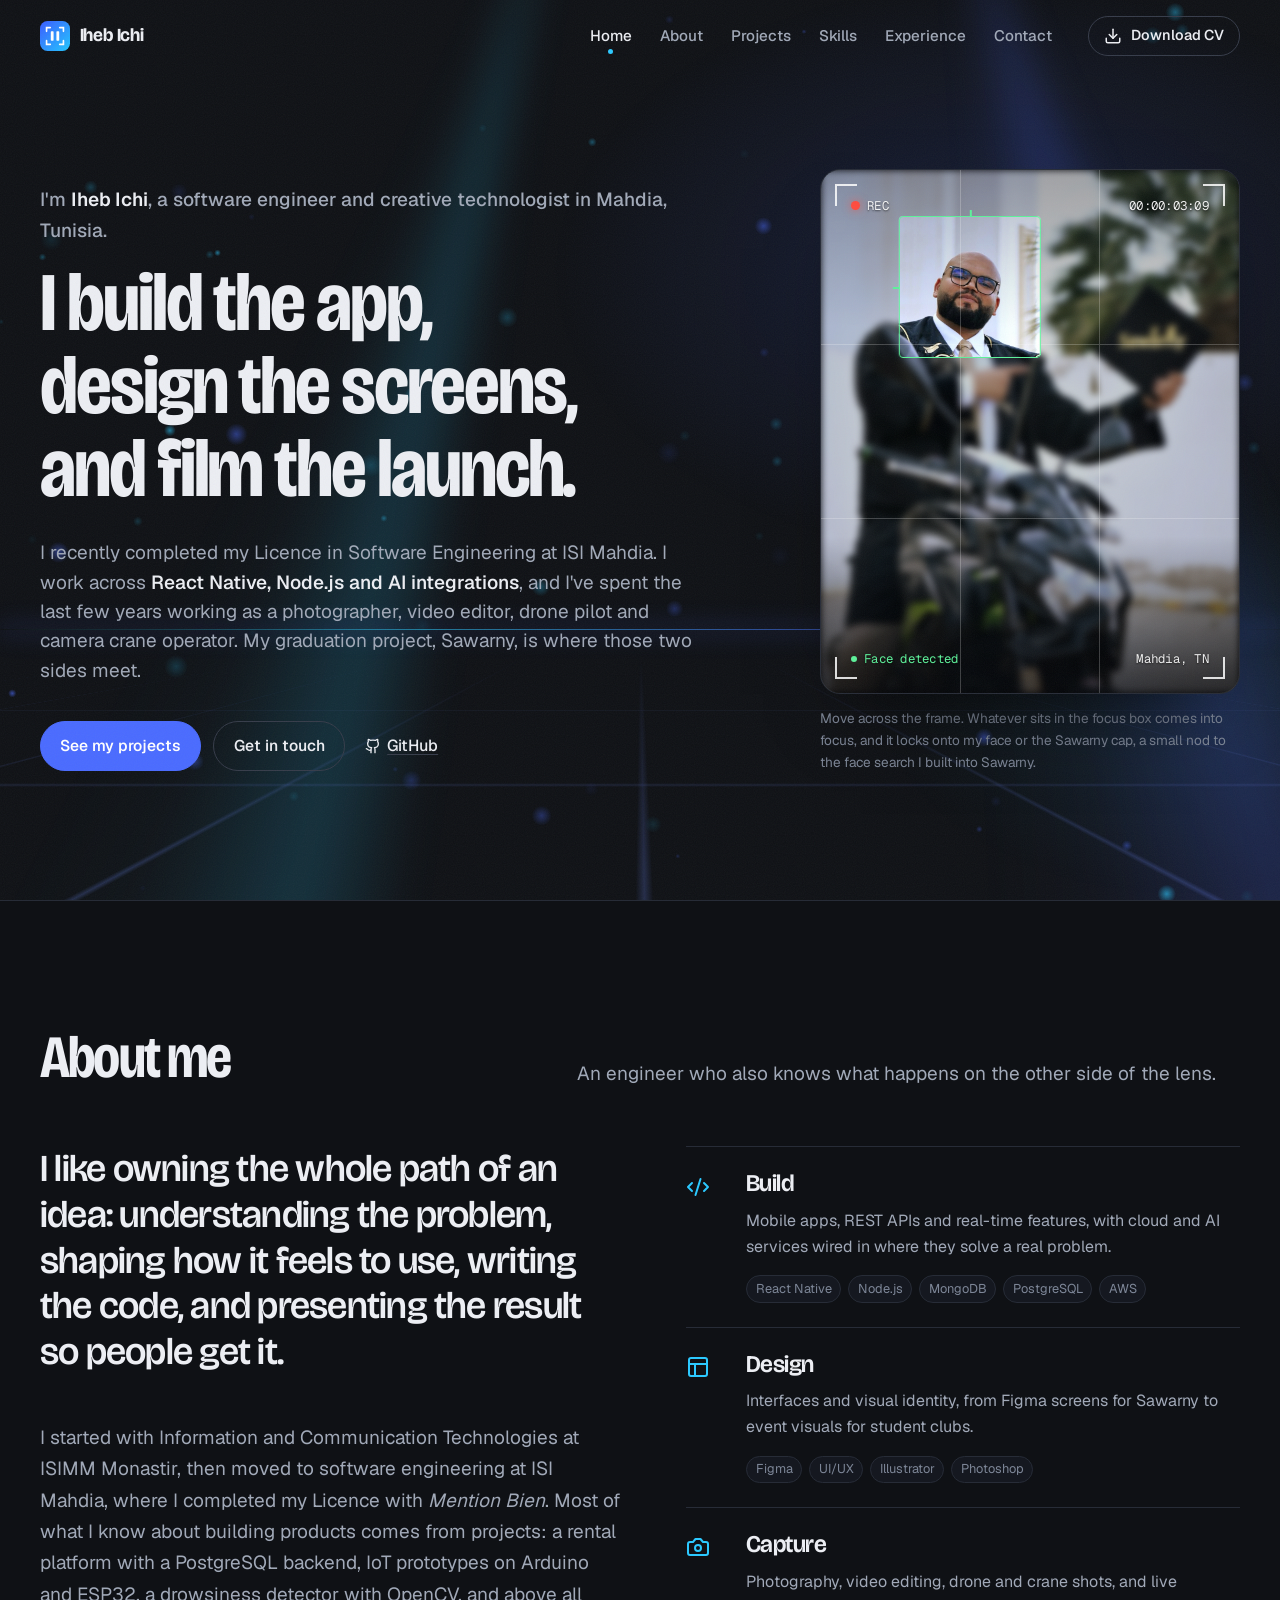
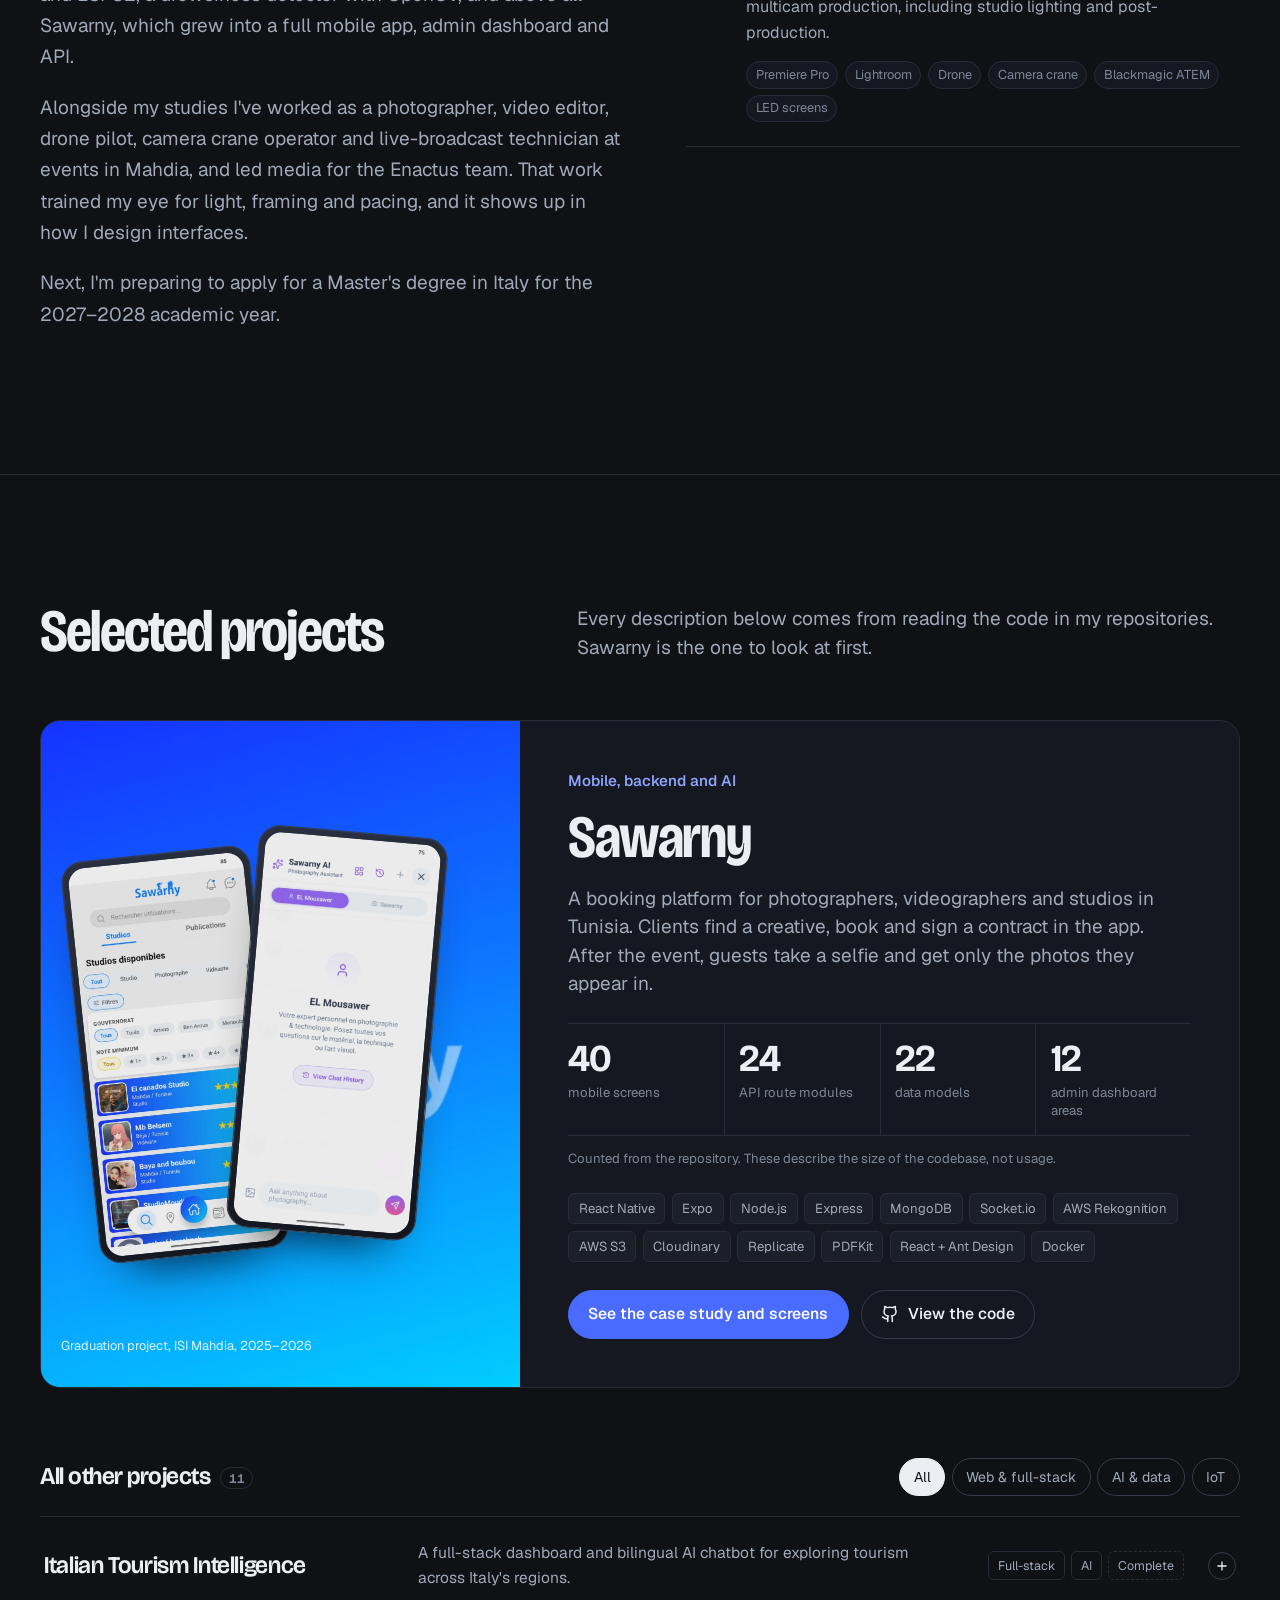
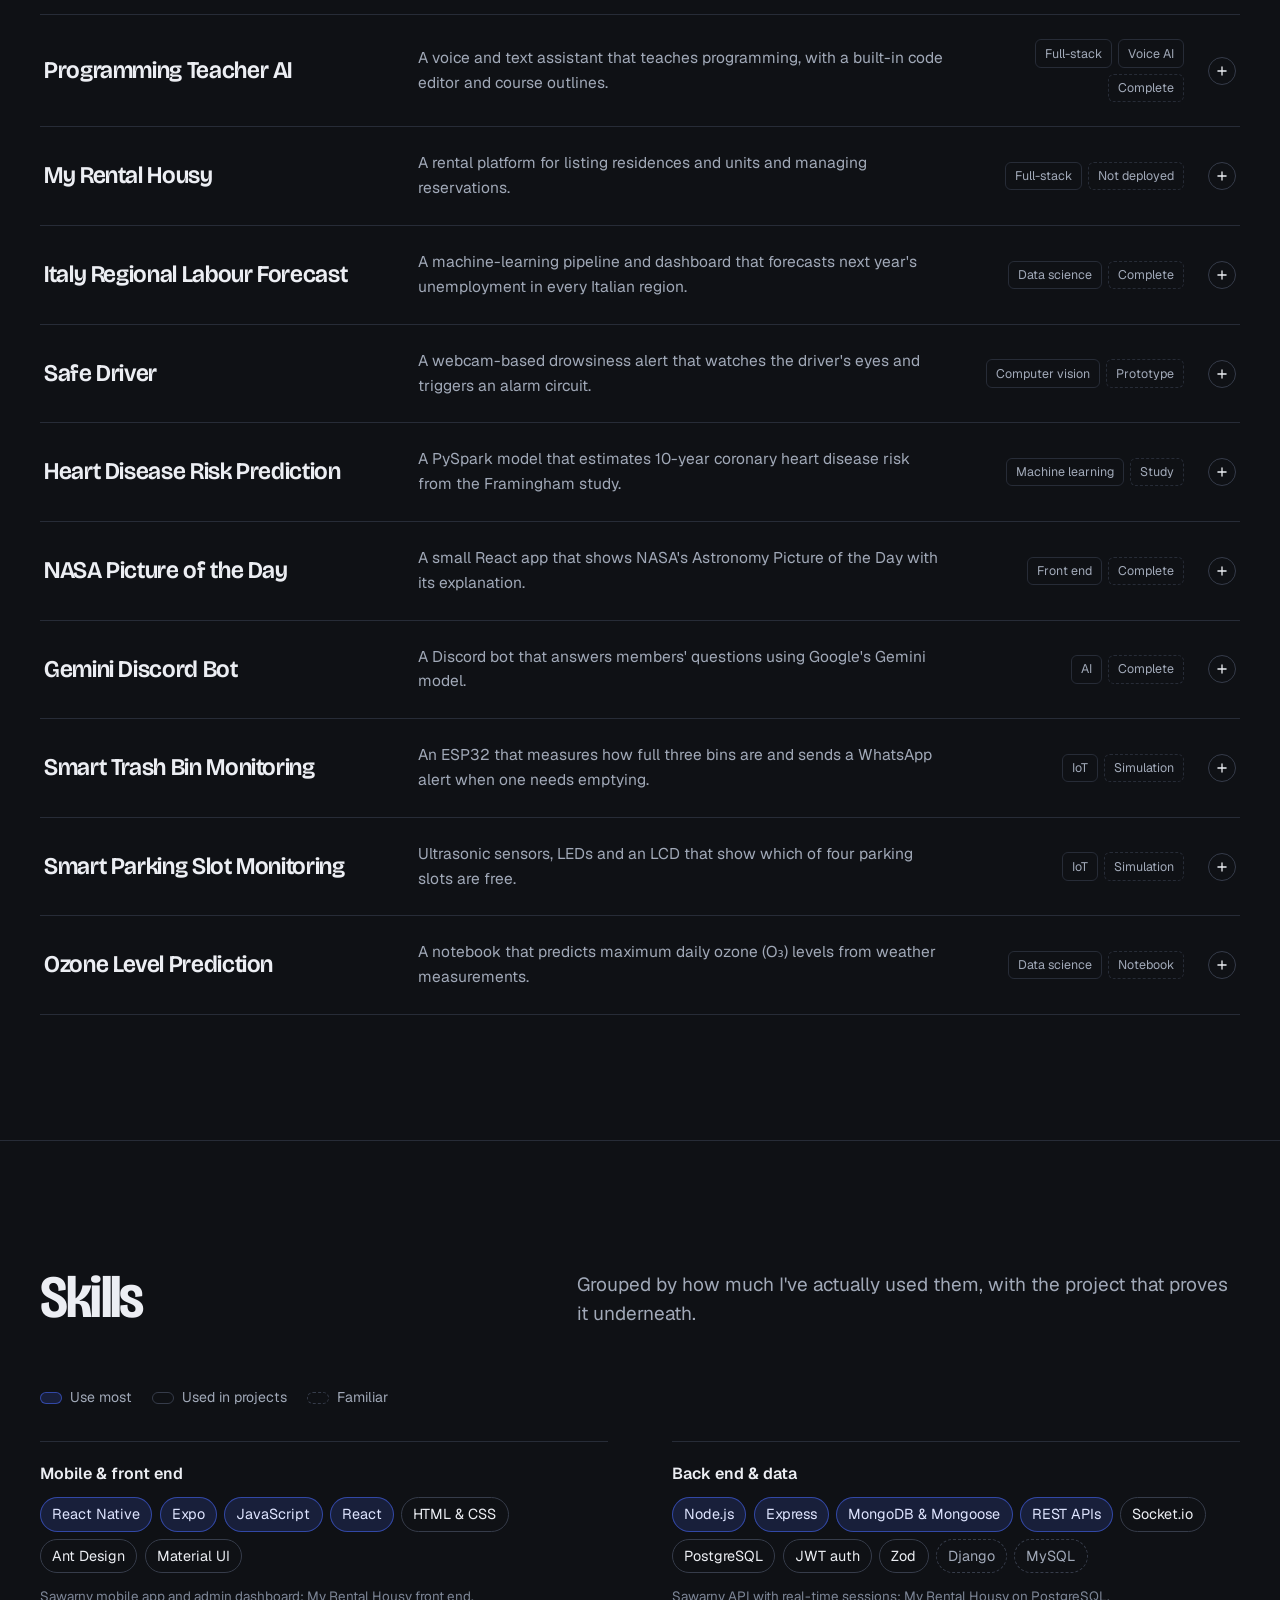
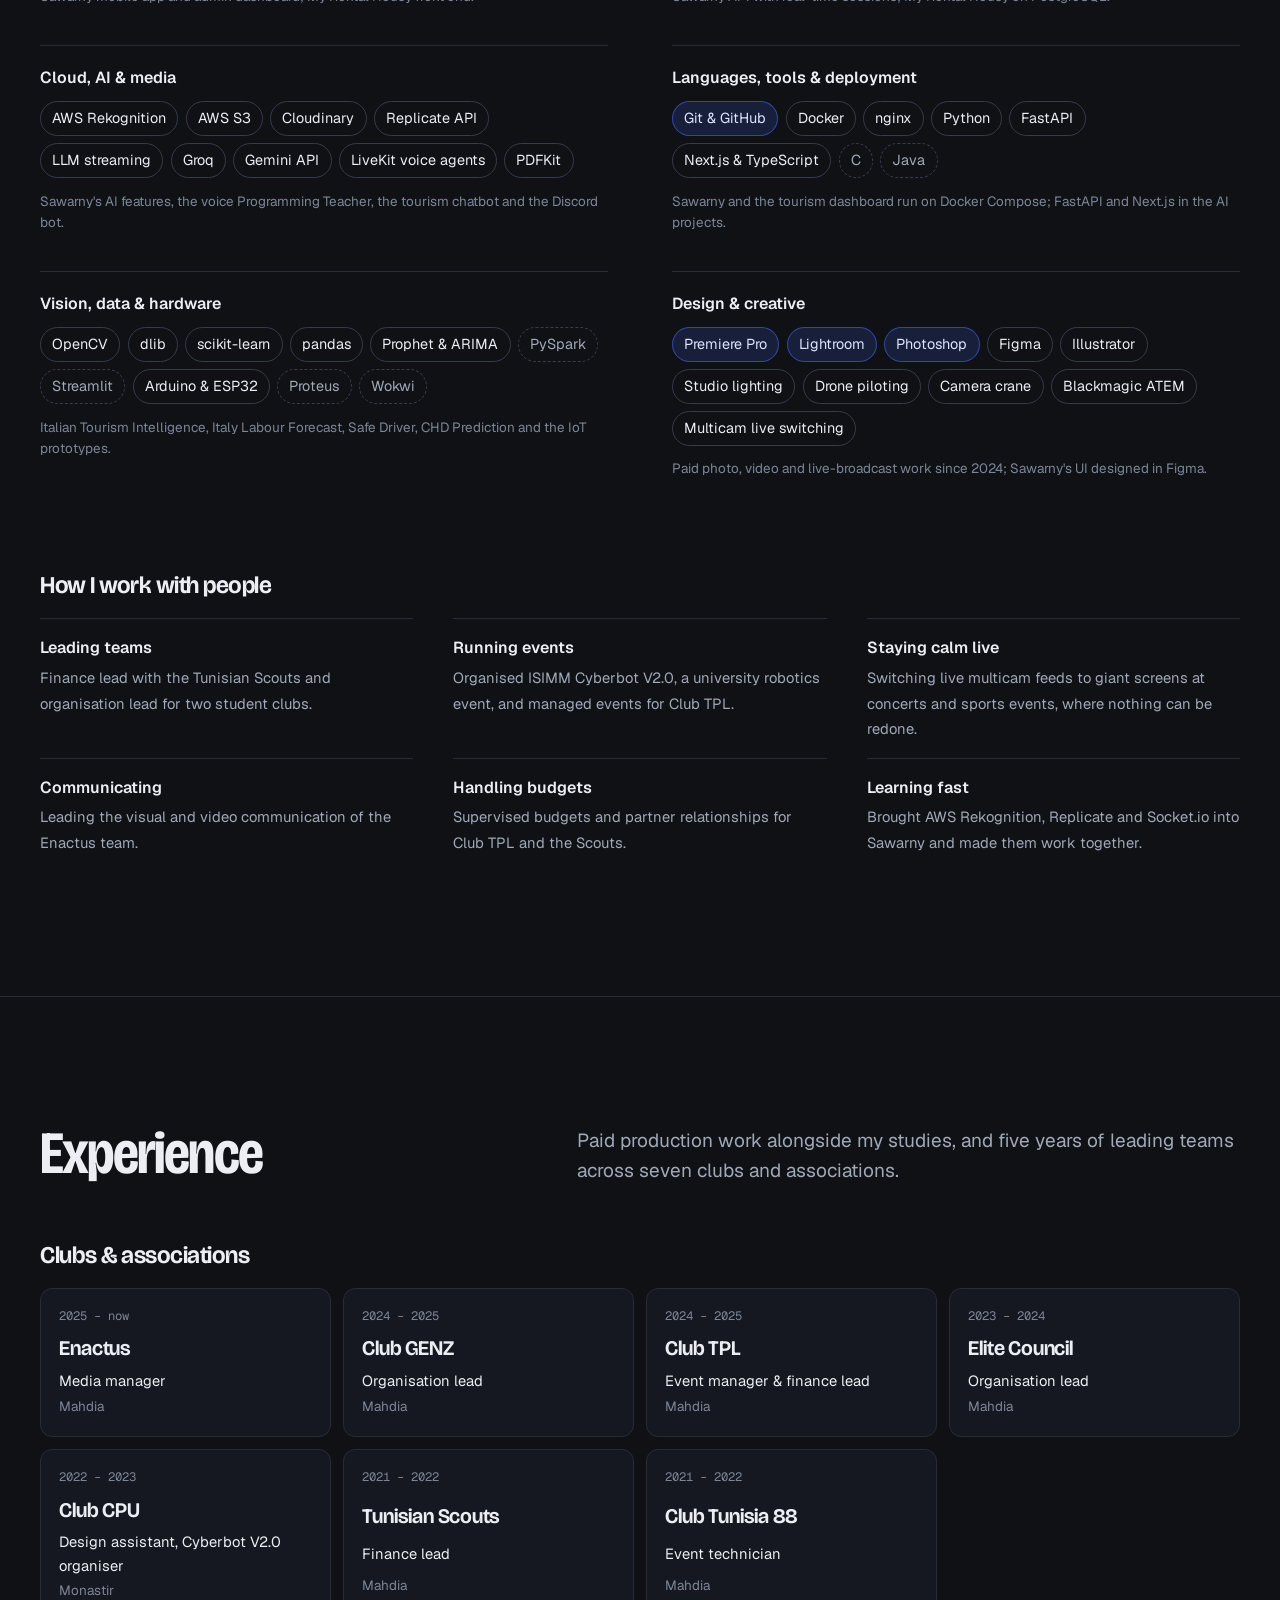
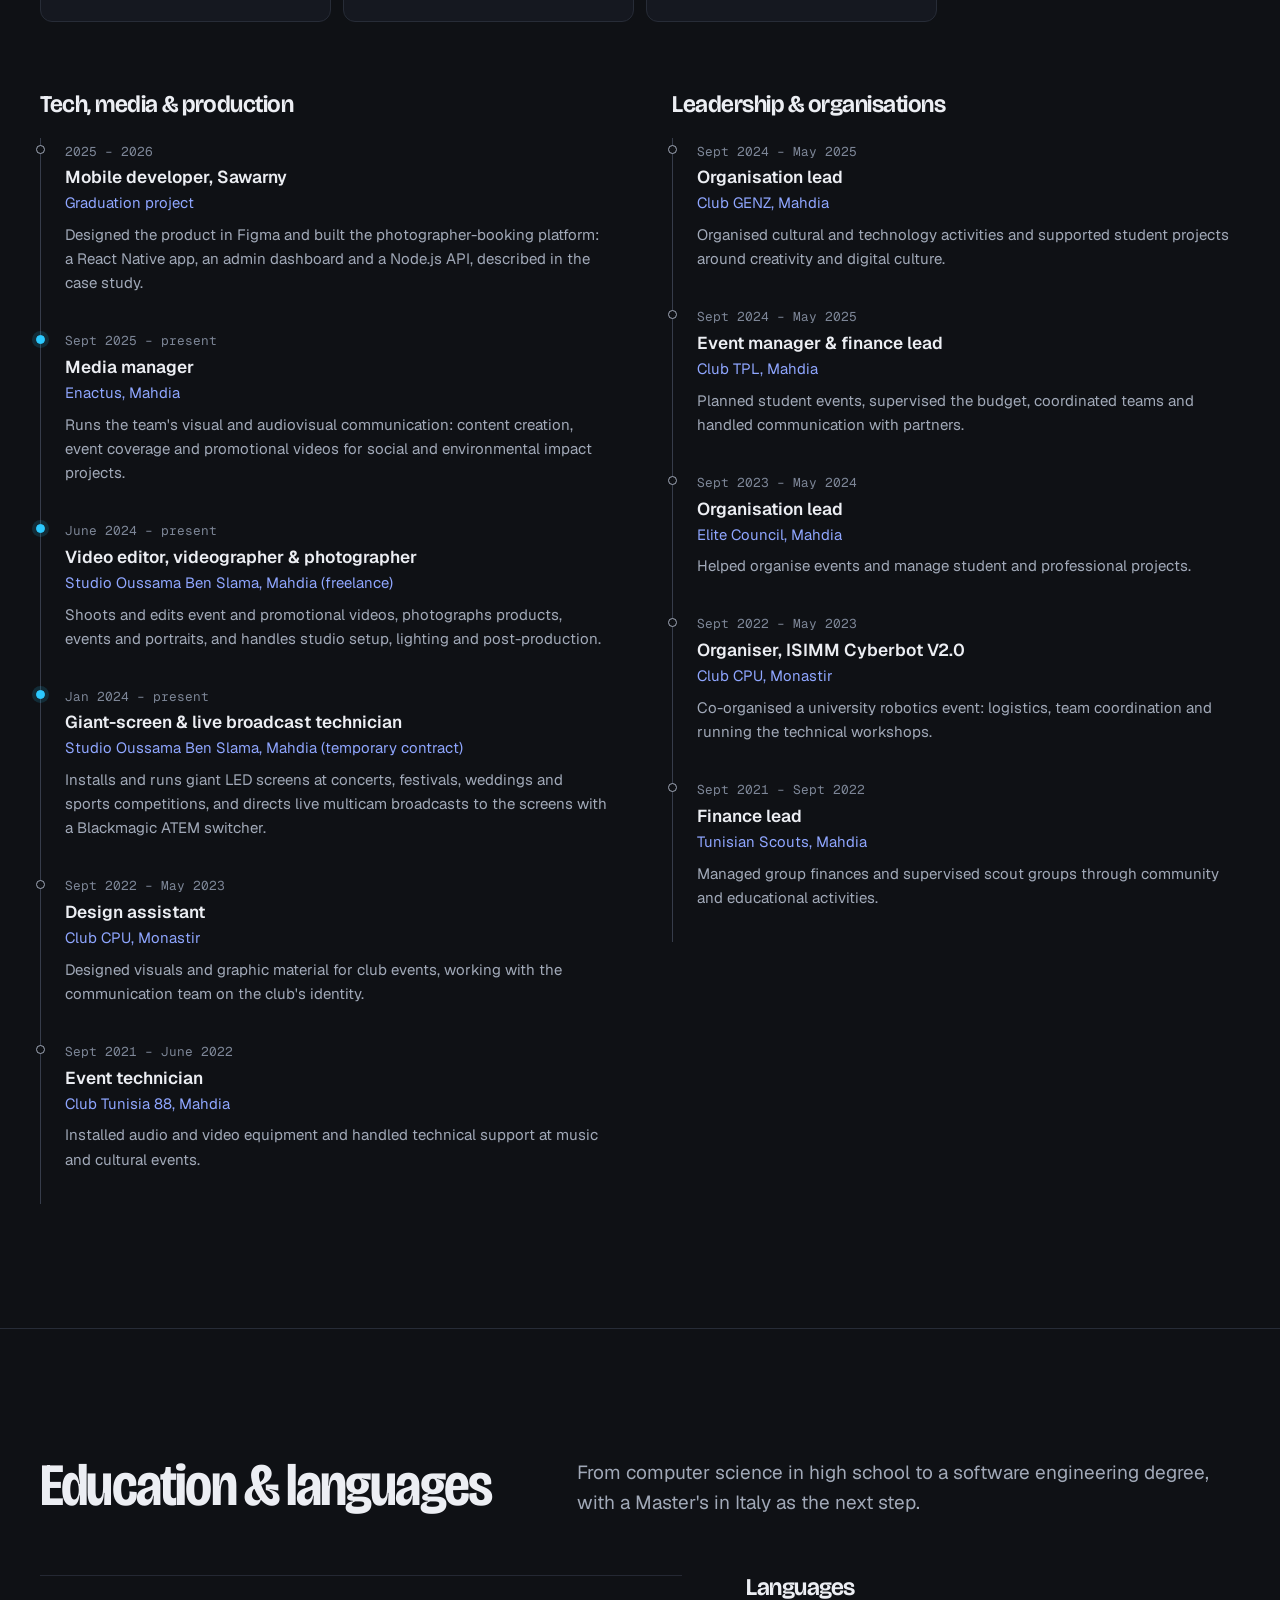
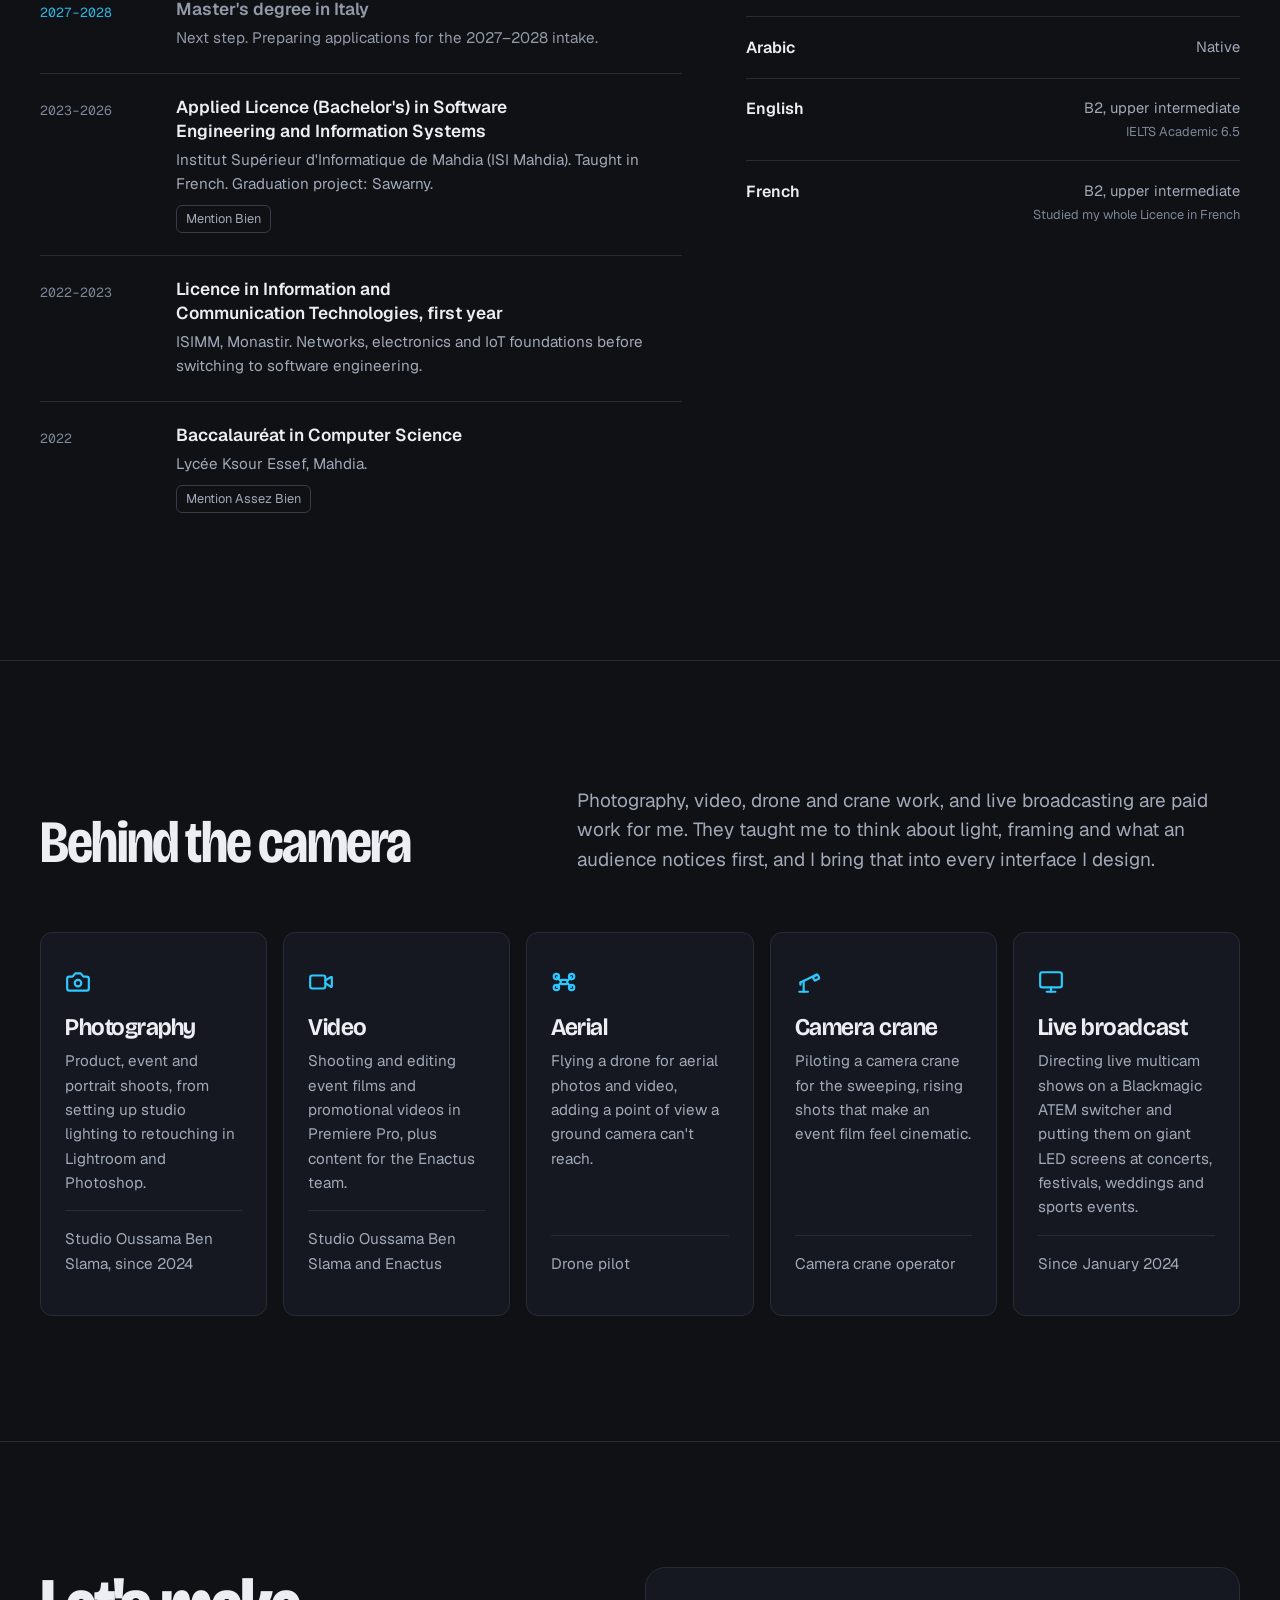
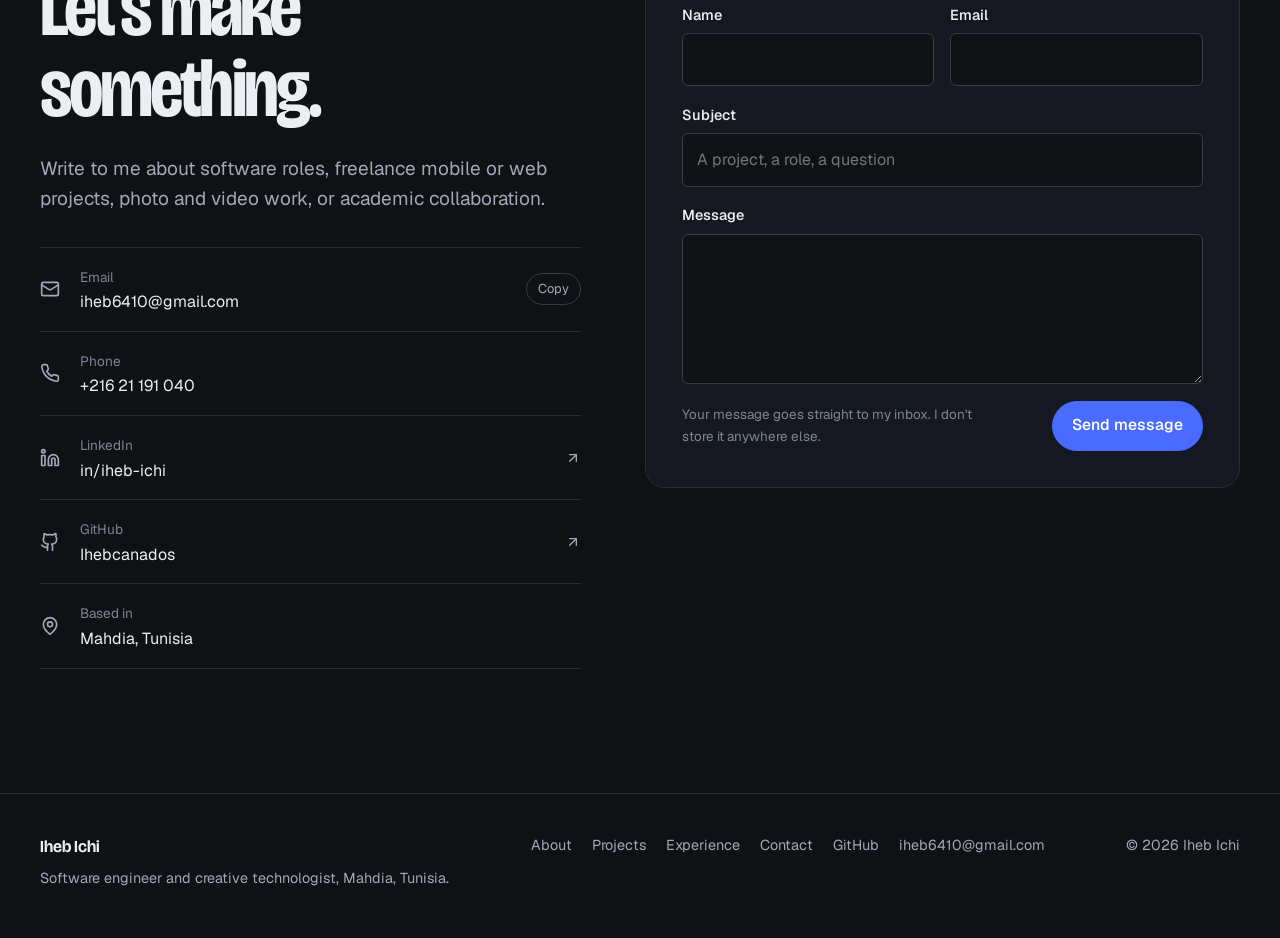
==== index.html @ cdae4310 "Portfolio site for ihebichi.me Co-Authored-By: Claude Opus 5.5 <noreply@anthropic.com>" ====
<!doctype html>
<html lang="en">
<head>
  <meta charset="utf-8">
  <meta name="viewport" content="width=device-width, initial-scale=1">
  <title>Iheb Ichi — Software Engineer &amp; Creative Technologist</title>
  <meta name="description" content="Iheb Ichi builds mobile apps, APIs and AI-powered products, and works as a photographer, video editor, drone pilot and camera crane operator. Software Engineering graduate from ISI Mahdia, Tunisia.">
  <meta name="author" content="Iheb Ichi">
  <meta name="theme-color" content="#0f1115">
  <link rel="canonical" href="https://ihebichi.me/">

  <meta property="og:type" content="website">
  <meta property="og:site_name" content="Iheb Ichi">
  <meta property="og:title" content="Iheb Ichi — Software Engineer &amp; Creative Technologist">
  <meta property="og:description" content="Mobile apps, APIs and AI integrations, built by someone who also works behind the camera.">
  <meta property="og:image" content="https://ihebichi.me/assets/img/og.png">
  <meta property="og:image:width" content="1200">
  <meta property="og:image:height" content="630">
  <meta property="og:url" content="https://ihebichi.me/">
  <meta name="twitter:card" content="summary_large_image">
  <meta name="twitter:title" content="Iheb Ichi — Software Engineer &amp; Creative Technologist">
  <meta name="twitter:description" content="Mobile apps, APIs and AI integrations, built by someone who also works behind the camera.">
  <meta name="twitter:image" content="https://ihebichi.me/assets/img/og.png">

  <link rel="icon" href="/favicon.svg" type="image/svg+xml">
  <link rel="icon" href="/favicon-32.png" sizes="32x32" type="image/png">
  <link rel="apple-touch-icon" href="/apple-touch-icon.png">
  <link rel="preload" href="/assets/fonts/bricolage.woff" as="font" type="font/woff" crossorigin>
  <link rel="preload" href="/assets/fonts/geist.woff" as="font" type="font/woff" crossorigin>
  <link rel="stylesheet" href="/assets/css/site.css">

  <script type="application/ld+json">
  {
    "@context": "https://schema.org",
    "@type": "Person",
    "name": "Iheb Ichi",
    "jobTitle": "Software Engineer",
    "email": "mailto:iheb6410@gmail.com",
    "telephone": "+216 21191040",
    "address": { "@type": "PostalAddress", "addressLocality": "Mahdia", "addressCountry": "TN" },
    "alumniOf": [
      { "@type": "CollegeOrUniversity", "name": "Institut Supérieur d'Informatique de Mahdia (ISI Mahdia)" },
      { "@type": "CollegeOrUniversity", "name": "ISIMM Monastir" }
    ],
    "knowsLanguage": ["ar", "en", "fr", "de"],
    "sameAs": ["https://github.com/Ihebcanados", "https://www.linkedin.com/in/iheb-ichi"]
  }
  </script>
  <script>document.documentElement.classList.add('js')</script>
</head>
<body>
<!-- Icon set: Lucide (ISC licence), inlined as a sprite -->
<svg width="0" height="0" style="position:absolute" aria-hidden="true">
  <defs>
    <symbol id="i-mark" viewBox="0 0 64 64"><defs><linearGradient id="mk" x1="0" y1="0" x2="1" y2="1"><stop offset="0" stop-color="#3a5bff"/><stop offset="1" stop-color="#22c7ff"/></linearGradient></defs><rect width="64" height="64" rx="16" fill="url(#mk)"/><g fill="none" stroke="#fff" stroke-width="3.5" stroke-linecap="round"><path d="M14 22v-8h8M42 14h8v8M50 42v8h-8M22 50h-8v-8"/></g><g fill="#fff"><rect x="23" y="22" width="6" height="20" rx="1.5"/><rect x="35" y="22" width="6" height="20" rx="1.5"/></g></symbol>
    <symbol id="i-github" viewBox="0 0 24 24" fill="none" stroke="currentColor" stroke-width="2" stroke-linecap="round" stroke-linejoin="round"><path d="M15 22v-4a4.8 4.8 0 0 0-1-3.5c3 0 6-2 6-5.5.08-1.25-.27-2.48-1-3.5.28-1.15.28-2.35 0-3.5 0 0-1 0-3 1.5-2.64-.5-5.36-.5-8 0C6 2 5 2 5 2c-.3 1.15-.3 2.35 0 3.5A5.403 5.403 0 0 0 4 9c0 3.5 3 5.5 6 5.5-.39.49-.68 1.05-.85 1.65-.17.6-.22 1.23-.15 1.85v4"/><path d="M9 18c-4.51 2-5-2-7-2"/></symbol>
    <symbol id="i-linkedin" viewBox="0 0 24 24" fill="none" stroke="currentColor" stroke-width="2" stroke-linecap="round" stroke-linejoin="round"><path d="M16 8a6 6 0 0 1 6 6v7h-4v-7a2 2 0 0 0-2-2 2 2 0 0 0-2 2v7h-4v-7a6 6 0 0 1 6-6z"/><rect width="4" height="12" x="2" y="9"/><circle cx="4" cy="4" r="2"/></symbol>
    <symbol id="i-mail" viewBox="0 0 24 24" fill="none" stroke="currentColor" stroke-width="2" stroke-linecap="round" stroke-linejoin="round"><rect width="20" height="16" x="2" y="4" rx="2"/><path d="m22 7-8.97 5.7a1.94 1.94 0 0 1-2.06 0L2 7"/></symbol>
    <symbol id="i-phone" viewBox="0 0 24 24" fill="none" stroke="currentColor" stroke-width="2" stroke-linecap="round" stroke-linejoin="round"><path d="M22 16.92v3a2 2 0 0 1-2.18 2 19.79 19.79 0 0 1-8.63-3.07 19.5 19.5 0 0 1-6-6 19.79 19.79 0 0 1-3.07-8.67A2 2 0 0 1 4.11 2h3a2 2 0 0 1 2 1.72 12.84 12.84 0 0 0 .7 2.81 2 2 0 0 1-.45 2.11L8.09 9.91a16 16 0 0 0 6 6l1.27-1.27a2 2 0 0 1 2.11-.45 12.84 12.84 0 0 0 2.81.7A2 2 0 0 1 22 16.92z"/></symbol>
    <symbol id="i-pin" viewBox="0 0 24 24" fill="none" stroke="currentColor" stroke-width="2" stroke-linecap="round" stroke-linejoin="round"><path d="M20 10c0 6-8 12-8 12s-8-6-8-12a8 8 0 0 1 16 0Z"/><circle cx="12" cy="10" r="3"/></symbol>
    <symbol id="i-download" viewBox="0 0 24 24" fill="none" stroke="currentColor" stroke-width="2" stroke-linecap="round" stroke-linejoin="round"><path d="M21 15v4a2 2 0 0 1-2 2H5a2 2 0 0 1-2-2v-4"/><path d="m7 10 5 5 5-5"/><path d="M12 15V3"/></symbol>
    <symbol id="i-out" viewBox="0 0 24 24" fill="none" stroke="currentColor" stroke-width="2" stroke-linecap="round" stroke-linejoin="round"><path d="M7 7h10v10"/><path d="M7 17 17 7"/></symbol>
    <symbol id="i-plus" viewBox="0 0 24 24" fill="none" stroke="currentColor" stroke-width="2.2" stroke-linecap="round" stroke-linejoin="round"><path d="M5 12h14"/><path d="M12 5v14"/></symbol>
    <symbol id="i-menu" viewBox="0 0 24 24" fill="none" stroke="currentColor" stroke-width="2" stroke-linecap="round" stroke-linejoin="round"><path d="M4 7h16"/><path d="M4 12h16"/><path d="M4 17h16"/></symbol>
    <symbol id="i-x" viewBox="0 0 24 24" fill="none" stroke="currentColor" stroke-width="2" stroke-linecap="round" stroke-linejoin="round"><path d="M18 6 6 18"/><path d="m6 6 12 12"/></symbol>
    <symbol id="i-code" viewBox="0 0 24 24" fill="none" stroke="currentColor" stroke-width="2" stroke-linecap="round" stroke-linejoin="round"><path d="m18 16 4-4-4-4"/><path d="m6 8-4 4 4 4"/><path d="m14.5 4-5 16"/></symbol>
    <symbol id="i-layout" viewBox="0 0 24 24" fill="none" stroke="currentColor" stroke-width="2" stroke-linecap="round" stroke-linejoin="round"><rect width="18" height="18" x="3" y="3" rx="2"/><path d="M3 9h18"/><path d="M9 21V9"/></symbol>
    <symbol id="i-camera" viewBox="0 0 24 24" fill="none" stroke="currentColor" stroke-width="2" stroke-linecap="round" stroke-linejoin="round"><path d="M14.5 4h-5L7 7H4a2 2 0 0 0-2 2v9a2 2 0 0 0 2 2h16a2 2 0 0 0 2-2V9a2 2 0 0 0-2-2h-3l-2.5-3z"/><circle cx="12" cy="13" r="3"/></symbol>
    <symbol id="i-video" viewBox="0 0 24 24" fill="none" stroke="currentColor" stroke-width="2" stroke-linecap="round" stroke-linejoin="round"><path d="m16 13 5.223 3.482a.5.5 0 0 0 .777-.416V7.87a.5.5 0 0 0-.752-.432L16 10.5"/><rect x="2" y="6" width="14" height="12" rx="2"/></symbol>
    <symbol id="i-drone" viewBox="0 0 24 24" fill="none" stroke="currentColor" stroke-width="2" stroke-linecap="round" stroke-linejoin="round"><rect x="9" y="10" width="6" height="4" rx="1"/><path d="M9 11 5.5 7.5M15 11l3.5-3.5M9 13l-3.5 3.5M15 13l3.5 3.5"/><circle cx="5" cy="7" r="2.5"/><circle cx="19" cy="7" r="2.5"/><circle cx="5" cy="17" r="2.5"/><circle cx="19" cy="17" r="2.5"/></symbol>
    <symbol id="i-crane" viewBox="0 0 24 24" fill="none" stroke="currentColor" stroke-width="2" stroke-linecap="round" stroke-linejoin="round"><path d="M4 21h8"/><path d="M8 21V11"/><path d="m8 11 12-6"/><path d="M5 12.5 8 11"/><rect x="17" y="6" width="5" height="4" rx="1" transform="rotate(-27 19.5 8)"/><path d="M5 12.5v2"/></symbol>
    <symbol id="i-monitor" viewBox="0 0 24 24" fill="none" stroke="currentColor" stroke-width="2" stroke-linecap="round" stroke-linejoin="round"><rect width="20" height="14" x="2" y="3" rx="2"/><path d="M8 21h8"/><path d="M12 17v4"/></symbol>
    <symbol id="i-copy" viewBox="0 0 24 24" fill="none" stroke="currentColor" stroke-width="2" stroke-linecap="round" stroke-linejoin="round"><rect width="14" height="14" x="8" y="8" rx="2"/><path d="M4 16c-1.1 0-2-.9-2-2V4c0-1.1.9-2 2-2h10c1.1 0 2 .9 2 2"/></symbol>
  </defs>
</svg>

<a class="skip-link" href="#main">Skip to content</a>
<div class="grain" aria-hidden="true"></div>
<div class="cursor-light" aria-hidden="true"></div>

<header class="site-header" id="top">
  <nav class="nav wrap" aria-label="Main">
    <a class="wordmark" href="#home" aria-label="Iheb Ichi, back to top"><svg class="wordmark__mark" aria-hidden="true" viewBox="0 0 64 64"><use href="#i-mark"/></svg>Iheb Ichi</a>
    <ul class="nav__links">
      <li><a href="#home">Home</a></li>
      <li><a href="#about">About</a></li>
      <li><a href="#work">Projects</a></li>
      <li><a href="#skills">Skills</a></li>
      <li><a href="#experience">Experience</a></li>
      <li><a href="#contact">Contact</a></li>
    </ul>
    <a class="btn btn--small btn--cv" href="/cv/Iheb-Ichi-CV.pdf" download="Iheb-Ichi-CV.pdf"><svg aria-hidden="true"><use href="#i-download"/></svg>Download CV</a>
    <button class="nav__toggle" type="button" aria-expanded="false" aria-controls="mobile-menu" aria-label="Open menu"><svg aria-hidden="true"><use href="#i-menu"/></svg></button>
  </nav>
</header>

<div class="mobile-menu" id="mobile-menu" role="dialog" aria-modal="true" aria-label="Menu" hidden>
  <div class="mobile-menu__top">
    <span class="wordmark"><svg class="wordmark__mark" aria-hidden="true" viewBox="0 0 64 64"><use href="#i-mark"/></svg>Iheb Ichi</span>
    <button class="nav__toggle" type="button" data-close aria-label="Close menu" style="display:inline-flex"><svg aria-hidden="true"><use href="#i-x"/></svg></button>
  </div>
  <ul>
    <li><a href="#home">Home <span>Top</span></a></li>
    <li><a href="#about">About <span>Who I am</span></a></li>
    <li><a href="#work">Projects <span>12 on GitHub</span></a></li>
    <li><a href="#skills">Skills <span>Tools</span></a></li>
    <li><a href="#experience">Experience <span>2021–now</span></a></li>
    <li><a href="#contact">Contact <span>Say hello</span></a></li>
  </ul>
  <div class="mobile-menu__foot">
    <a class="btn btn--primary" href="/cv/Iheb-Ichi-CV.pdf" download="Iheb-Ichi-CV.pdf"><svg aria-hidden="true"><use href="#i-download"/></svg>Download CV</a>
    <a class="btn" href="https://github.com/Ihebcanados" target="_blank" rel="noopener"><svg aria-hidden="true"><use href="#i-github"/></svg>GitHub</a>
  </div>
</div>

<main id="main">

  <!-- ============================== HERO ============================== -->
  <section class="hero" id="home" aria-labelledby="hero-title">
    <div class="fx" aria-hidden="true">
      <div class="fx__beam fx__beam--a"></div>
      <div class="fx__beam fx__beam--b"></div>
      <div class="fx__horizon"></div>
      <div class="fx__floor"><div class="fx__grid"></div></div>
      <canvas class="fx__motes" id="fx-motes"></canvas>
    </div>
    <div class="wrap hero__grid">
      <div class="hero__copy">
        <p class="hero__name">I'm <strong>Iheb Ichi</strong>, a software engineer and creative technologist in Mahdia, Tunisia.</p>
        <h1 class="hero__title" id="hero-title">
          <span class="line">I build the app,</span>
          <span class="line">design the screens,</span>
          <span class="line">and film the launch.</span>
        </h1>
        <p class="hero__intro">I recently completed my Licence in Software Engineering at ISI Mahdia. I work across <strong>React Native, Node.js and AI integrations</strong>, and I've spent the last few years working as a photographer, video editor, drone pilot and camera crane operator. My graduation project, Sawarny, is where those two sides meet.</p>
        <div class="hero__actions">
          <a class="btn btn--primary" href="#work">See my projects</a>
          <a class="btn" href="#contact">Get in touch</a>
          <a class="text-link" href="https://github.com/Ihebcanados" target="_blank" rel="noopener"><svg aria-hidden="true"><use href="#i-github"/></svg>GitHub</a>
        </div>
      </div>

      <div class="hero__visual">
        <figure class="viewfinder" id="viewfinder" aria-label="Portrait of Iheb Ichi, framed like a camera viewfinder">
          <img class="viewfinder__img" src="/assets/img/graduation.jpg" width="1436" height="2046" alt="Iheb Ichi in his graduation gown on a motorbike, pointing at a mortarboard with the Sawarny logo" fetchpriority="high">
          <img class="viewfinder__img viewfinder__img--sharp" src="/assets/img/graduation.jpg" width="1436" height="2046" alt="" aria-hidden="true">
          <div class="vf-thirds" aria-hidden="true"></div>
          <div class="vf-scan" aria-hidden="true"></div>
          <div class="vf-corners" aria-hidden="true"><span></span><span></span><span></span><span></span></div>
          <div class="vf-hud vf-hud--top" aria-hidden="true">
            <span class="vf-rec"><i></i>REC</span>
            <span class="vf-timecode" id="timecode">00:00:00:00</span>
          </div>
          <div class="vf-focus is-locked" id="vf-focus" aria-hidden="true"></div>
          <div class="vf-hud vf-hud--bottom" aria-hidden="true">
            <span class="vf-status is-locked" id="vf-status">Face detected</span>
            <span>Mahdia, TN</span>
          </div>
        </figure>
        <p class="viewfinder__caption"><span class="hint-mouse">Move across the frame.</span><span class="hint-touch">Tap around the frame.</span> Whatever sits in the focus box comes into focus, and it locks onto my face or the Sawarny cap, a small nod to the face search I built into Sawarny.</p>
      </div>
    </div>
  </section>

  <!-- ============================== ABOUT ============================== -->
  <section class="section" id="about" aria-labelledby="about-title">
    <div class="wrap">
      <div class="section__head">
        <h2 class="section__title" id="about-title">About me</h2>
        <p class="section__lede">An engineer who also knows what happens on the other side of the lens.</p>
      </div>
      <div class="about">
        <div class="about__story reveal">
          <p>I like owning the whole path of an idea: understanding the problem, shaping how it feels to use, writing the code, and presenting the result so people get it.</p>
          <p>I started with Information and Communication Technologies at ISIMM Monastir, then moved to software engineering at ISI Mahdia, where I completed my Licence with <em>Mention Bien</em>. Most of what I know about building products comes from projects: a rental platform with a PostgreSQL backend, IoT prototypes on Arduino and ESP32, a drowsiness detector with OpenCV, and above all Sawarny, which grew into a full mobile app, admin dashboard and API.</p>
          <p>Alongside my studies I've worked as a photographer, video editor, drone pilot, camera crane operator and live-broadcast technician at events in Mahdia, and led media for the Enactus team. That work trained my eye for light, framing and pacing, and it shows up in how I design interfaces.</p>
          <p>Next, I'm preparing to apply for a Master's degree in Italy for the 2027–2028 academic year.</p>
        </div>
        <ul class="disciplines reveal" aria-label="What I do">
          <li class="discipline">
            <svg aria-hidden="true"><use href="#i-code"/></svg>
            <h3>Build</h3>
            <p>Mobile apps, REST APIs and real-time features, with cloud and AI services wired in where they solve a real problem.</p>
            <div class="discipline__proof"><span>React Native</span><span>Node.js</span><span>MongoDB</span><span>PostgreSQL</span><span>AWS</span></div>
          </li>
          <li class="discipline">
            <svg aria-hidden="true"><use href="#i-layout"/></svg>
            <h3>Design</h3>
            <p>Interfaces and visual identity, from Figma screens for Sawarny to event visuals for student clubs.</p>
            <div class="discipline__proof"><span>Figma</span><span>UI/UX</span><span>Illustrator</span><span>Photoshop</span></div>
          </li>
          <li class="discipline">
            <svg aria-hidden="true"><use href="#i-camera"/></svg>
            <h3>Capture</h3>
            <p>Photography, video editing, drone and crane shots, and live multicam production, including studio lighting and post-production.</p>
            <div class="discipline__proof"><span>Premiere Pro</span><span>Lightroom</span><span>Drone</span><span>Camera crane</span><span>Blackmagic ATEM</span><span>LED screens</span></div>
          </li>
        </ul>
      </div>
    </div>
  </section>

  <!-- ============================== WORK ============================== -->
  <section class="section" id="work" aria-labelledby="work-title">
    <div class="wrap">
      <div class="section__head">
        <h2 class="section__title" id="work-title">Selected projects</h2>
        <p class="section__lede">Every description below comes from reading the code in my repositories. Sawarny is the one to look at first.</p>
      </div>

      <article class="flagship reveal" data-glow aria-labelledby="sawarny-title">
        <div class="flagship__brand">
          <img src="/assets/img/sawarny-logo.jpg" width="640" height="640" alt="" loading="lazy">
          <div class="flagship__phones">
            <div class="phone"><img src="/assets/img/sawarny/03-search-studios.jpg" alt="Sawarny app: searching studios by type, region and rating" loading="lazy" width="540" height="1200"></div>
            <div class="phone"><img src="/assets/img/sawarny/12-el-mousawer.jpg" alt="Sawarny app: the EL Mousawer AI assistant" loading="lazy" width="540" height="1200"></div>
          </div>
          <p class="flagship__brand-note">Graduation project, ISI Mahdia, 2025–2026</p>
        </div>
        <div class="flagship__body">
          <p class="flagship__kicker">Mobile, backend and AI</p>
          <h3 class="flagship__title" id="sawarny-title">Sawarny</h3>
          <p class="flagship__sub">A booking platform for photographers, videographers and studios in Tunisia. Clients find a creative, book and sign a contract in the app. After the event, guests take a selfie and get only the photos they appear in.</p>
          <div class="facts" role="list">
            <div class="fact" role="listitem"><strong>40</strong><span>mobile screens</span></div>
            <div class="fact" role="listitem"><strong>24</strong><span>API route modules</span></div>
            <div class="fact" role="listitem"><strong>22</strong><span>data models</span></div>
            <div class="fact" role="listitem"><strong>12</strong><span>admin dashboard areas</span></div>
          </div>
          <p class="facts-note">Counted from the repository. These describe the size of the codebase, not usage.</p>
          <ul class="stack" aria-label="Sawarny technology stack">
            <li>React Native</li><li>Expo</li><li>Node.js</li><li>Express</li><li>MongoDB</li><li>Socket.io</li><li>AWS Rekognition</li><li>AWS S3</li><li>Cloudinary</li><li>Replicate</li><li>PDFKit</li><li>React + Ant Design</li><li>Docker</li>
          </ul>
          <div class="flagship__actions">
            <a class="btn btn--primary" href="/projects/sawarny/">See the case study and screens</a>
            <a class="btn" href="https://github.com/Ihebcanados/sawarny" target="_blank" rel="noopener"><svg aria-hidden="true"><use href="#i-github"/></svg>View the code</a>
          </div>
        </div>
      </article>

      <div class="work-more">
        <div class="work-more__head">
          <h3>All other projects <span class="count">11</span></h3>
          <div class="filters" role="group" aria-label="Filter projects">
            <button class="filter" type="button" data-filter="all" aria-pressed="true">All</button>
            <button class="filter" type="button" data-filter="web" aria-pressed="false">Web &amp; full-stack</button>
            <button class="filter" type="button" data-filter="ai" aria-pressed="false">AI &amp; data</button>
            <button class="filter" type="button" data-filter="iot" aria-pressed="false">IoT</button>
          </div>
        </div>

        <ul class="projects" id="project-list" aria-live="polite">
          <li class="project-item" data-cat="web ai">
            <details class="project" data-glow>
              <summary>
                <span class="project__name">Italian Tourism Intelligence</span>
                <span class="project__line">A full-stack dashboard and bilingual AI chatbot for exploring tourism across Italy's regions.</span>
                <span class="project__meta"><span class="tag">Full-stack</span><span class="tag">AI</span><span class="tag tag--status">Complete</span></span>
                <span class="project__toggle" aria-hidden="true"><svg><use href="#i-plus"/></svg></span>
              </summary>
              <div class="project__detail">
                <div class="project__media"><a href="/assets/img/projects/tourism-1.jpg" target="_blank" rel="noopener"><img src="/assets/img/projects/tourism-1.jpg" alt="Italian Tourism Assistant answering a restaurant question in Milan, with the analytics panel showing visitors, regions and cultural sites" loading="lazy" width="1400" height="638"></a><a href="/assets/img/projects/tourism-2.jpg" target="_blank" rel="noopener"><img src="/assets/img/projects/tourism-2.jpg" alt="The same assistant answering in Italian with hotel suggestions in Venice" loading="lazy" width="1400" height="650"></a></div>
                <div>
                  <h4>The problem</h4>
                  <p>Tourism data for Italy is spread across many sources. This app turns it into one place to explore visitor numbers, forecast demand and ask for travel recommendations in English or Italian.</p>
                  <h4 style="margin-top:1.25rem">Stack</h4>
                  <ul class="stack"><li>React</li><li>TypeScript</li><li>Tailwind CSS</li><li>Recharts</li><li>FastAPI</li><li>SQLAlchemy</li><li>Prophet</li><li>ARIMA</li><li>Groq (Llama 3.3)</li><li>Docker</li></ul>
                </div>
                <div>
                  <h4>What it does</h4>
                  <ul>
                    <li>Analytics dashboard of visitors, regions and cultural sites</li>
                    <li>Visitor forecasts with ARIMA and Prophet time-series models</li>
                    <li>Floating AI travel assistant powered by Llama 3.3 on Groq</li>
                    <li>Interface and chatbot in English and Italian</li>
                    <li>REST API in FastAPI, packaged with Docker Compose</li>
                  </ul>
                </div>
                <div>
                  <h4>Implementation notes</h4>
                  <p>A React and TypeScript front end talks to a FastAPI back end split into analytics, forecasts, sites and chatbot routes. The forecasting code lives in its own ML module.</p>
                  <div class="project__links">
                    <a class="text-link" href="https://github.com/Ihebcanados/IT_Tourism" target="_blank" rel="noopener"><svg aria-hidden="true"><use href="#i-github"/></svg>Repository</a>
                  </div>
                </div>
              </div>
            </details>
          </li>

          <li class="project-item" data-cat="web ai">
            <details class="project" data-glow>
              <summary>
                <span class="project__name">Programming Teacher AI</span>
                <span class="project__line">A voice and text assistant that teaches programming, with a built-in code editor and course outlines.</span>
                <span class="project__meta"><span class="tag">Full-stack</span><span class="tag">Voice AI</span><span class="tag tag--status">Complete</span></span>
                <span class="project__toggle" aria-hidden="true"><svg><use href="#i-plus"/></svg></span>
              </summary>
              <div class="project__detail">
                <div class="project__media"><a href="/assets/img/projects/teacher-1.jpg" target="_blank" rel="noopener"><img src="/assets/img/projects/teacher-1.jpg" alt="Programming Teacher showing a software testing course outline next to the conversation history" loading="lazy" width="1400" height="655"></a><a href="/assets/img/projects/teacher-2.jpg" target="_blank" rel="noopener"><img src="/assets/img/projects/teacher-2.jpg" alt="Sign-up screen of the Programming Teacher app" loading="lazy" width="1400" height="665"></a></div>
                <div>
                  <h4>The problem</h4>
                  <p>Learning to code alone is hard when nobody answers your questions. This assistant explains concepts, reviews code and structures lessons, and you can simply talk to it.</p>
                  <h4 style="margin-top:1.25rem">Stack</h4>
                  <ul class="stack"><li>Next.js</li><li>React</li><li>TypeScript</li><li>Tailwind CSS</li><li>Python</li><li>LiveKit Agents</li><li>Groq (Llama 3.1)</li><li>SQLite</li><li>JWT</li></ul>
                </div>
                <div>
                  <h4>What it does</h4>
                  <ul>
                    <li>Real-time voice conversation through LiveKit, plus text input</li>
                    <li>Teacher mode with structured course outlines, and a quick Q&amp;A mode</li>
                    <li>Code editor with syntax highlighting to submit code for review</li>
                    <li>Saved conversation history with rename and delete</li>
                    <li>Accounts with JWT authentication, dark and light themes, spoken replies</li>
                  </ul>
                </div>
                <div>
                  <h4>Implementation notes</h4>
                  <p>A Python LiveKit agent handles the audio and calls Groq for fast responses, while a Next.js front end manages chat, code and history. Conversations persist in SQLite.</p>
                  <div class="project__links">
                    <a class="text-link" href="https://github.com/Ihebcanados/Voice_Chatbot_To_Teach_Computer_Science" target="_blank" rel="noopener"><svg aria-hidden="true"><use href="#i-github"/></svg>Repository</a>
                  </div>
                </div>
              </div>
            </details>
          </li>

          <li class="project-item" data-cat="web">
            <details class="project" data-glow>
              <summary>
                <span class="project__name">My Rental Housy</span>
                <span class="project__line">A rental platform for listing residences and units and managing reservations.</span>
                <span class="project__meta"><span class="tag">Full-stack</span><span class="tag tag--status">Not deployed</span></span>
                <span class="project__toggle" aria-hidden="true"><svg><use href="#i-plus"/></svg></span>
              </summary>
              <div class="project__detail">
                <div>
                  <h4>The problem</h4>
                  <p>Owners need one place to publish residences and the units inside them; tenants need to search, save and reserve. The app covers both sides plus an admin view.</p>
                  <h4 style="margin-top:1.25rem">Stack</h4>
                  <ul class="stack"><li>React</li><li>Material UI</li><li>Express</li><li>PostgreSQL</li><li>Cloudinary</li><li>JWT</li><li>Nodemailer</li></ul>
                </div>
                <div>
                  <h4>What it does</h4>
                  <ul>
                    <li>Residences, units and amenities modelled in a relational PostgreSQL schema</li>
                    <li>Favourites, rent requests and a reservation history per tenant</li>
                    <li>Calendar of bookings (FullCalendar) and property maps (Google Maps)</li>
                    <li>Admin panel with earnings and balance views</li>
                    <li>Google sign-in, JWT sessions and email notifications</li>
                  </ul>
                </div>
                <div>
                  <h4>Implementation notes</h4>
                  <p>Separate React front end and Express API. Image uploads go through Multer to Cloudinary; the database schema ships as an SQL script with the backend.</p>
                  <div class="project__links">
                    <a class="text-link" href="https://github.com/Ihebcanados/My_Rental_Housy" target="_blank" rel="noopener"><svg aria-hidden="true"><use href="#i-github"/></svg>Repository</a>
                  </div>
                </div>
              </div>
            </details>
          </li>

          <li class="project-item" data-cat="ai">
            <details class="project" data-glow>
              <summary>
                <span class="project__name">Italy Regional Labour Forecast</span>
                <span class="project__line">A machine-learning pipeline and dashboard that forecasts next year's unemployment in every Italian region.</span>
                <span class="project__meta"><span class="tag">Data science</span><span class="tag tag--status">Complete</span></span>
                <span class="project__toggle" aria-hidden="true"><svg><use href="#i-plus"/></svg></span>
              </summary>
              <div class="project__detail">
                <div class="project__media"><a href="/assets/img/projects/labour-1.jpg" target="_blank" rel="noopener"><img src="/assets/img/projects/labour-1.jpg" alt="Choropleth map of unemployment rate by Italian region in the forecasting dashboard" loading="lazy" width="1400" height="636"></a><a href="/assets/img/projects/labour-2.jpg" target="_blank" rel="noopener"><img src="/assets/img/projects/labour-2.jpg" alt="Model performance table comparing Ridge and Random Forest" loading="lazy" width="1400" height="541"></a></div>
                <div>
                  <h4>The question</h4>
                  <p>Can official regional statistics predict where unemployment will rise or fall next year across Italy's 21 NUTS2 regions?</p>
                  <h4 style="margin-top:1.25rem">Stack</h4>
                  <ul class="stack"><li>Python</li><li>pandas</li><li>scikit-learn</li><li>Eurostat API</li><li>Streamlit</li><li>Plotly</li></ul>
                </div>
                <div>
                  <h4>What it does</h4>
                  <ul>
                    <li>Pulls unemployment and GDP data straight from the Eurostat API</li>
                    <li>Builds a region-by-year panel with lag and GDP-growth features</li>
                    <li>Compares Ridge regression and Random Forest, evaluated with RMSE</li>
                    <li>Groups regions with K-means and visualises them with PCA</li>
                    <li>Streamlit dashboard with a choropleth map, trends and forecasts</li>
                  </ul>
                </div>
                <div>
                  <h4>Implementation notes</h4>
                  <p>One command runs the whole pipeline, from download to trained models; the dashboard reads the results.</p>
                  <p class="project__credit">Built with Firas Chebbi.</p>
                  <div class="project__links">
                    <a class="text-link" href="https://github.com/Ihebcanados/italy_regional_labour_forecast" target="_blank" rel="noopener"><svg aria-hidden="true"><use href="#i-github"/></svg>Repository</a>
                  </div>
                </div>
              </div>
            </details>
          </li>

          <li class="project-item" data-cat="ai iot">
            <details class="project" data-glow>
              <summary>
                <span class="project__name">Safe Driver</span>
                <span class="project__line">A webcam-based drowsiness alert that watches the driver's eyes and triggers an alarm circuit.</span>
                <span class="project__meta"><span class="tag">Computer vision</span><span class="tag tag--status">Prototype</span></span>
                <span class="project__toggle" aria-hidden="true"><svg><use href="#i-plus"/></svg></span>
              </summary>
              <div class="project__detail">
                <div>
                  <h4>The problem</h4>
                  <p>Falling asleep at the wheel gives almost no warning. The system notices closing eyes early and raises an alert before it's too late.</p>
                  <h4 style="margin-top:1.25rem">Stack</h4>
                  <ul class="stack"><li>Python</li><li>OpenCV</li><li>dlib</li><li>NumPy</li><li>pySerial</li><li>Proteus</li></ul>
                </div>
                <div>
                  <h4>How it works</h4>
                  <ul>
                    <li>Detects the face with dlib's HOG detector and places 68 facial landmarks</li>
                    <li>Computes an eye aspect ratio to classify the driver as active, drowsy or asleep</li>
                    <li>Uses frame counters so a single blink doesn't fire a false alarm</li>
                    <li>Sends the state over serial to an Arduino alarm circuit simulated in Proteus</li>
                  </ul>
                </div>
                <div>
                  <h4>Status</h4>
                  <p>Working prototype with the hardware side simulated. The repository includes the Python detector, the Proteus project and a flowchart.</p>
                  <div class="project__links">
                    <a class="text-link" href="https://github.com/Ihebcanados/Safe_driver" target="_blank" rel="noopener"><svg aria-hidden="true"><use href="#i-github"/></svg>Repository</a>
                  </div>
                </div>
              </div>
            </details>
          </li>

          <li class="project-item" data-cat="ai">
            <details class="project" data-glow>
              <summary>
                <span class="project__name">Heart Disease Risk Prediction</span>
                <span class="project__line">A PySpark model that estimates 10-year coronary heart disease risk from the Framingham study.</span>
                <span class="project__meta"><span class="tag">Machine learning</span><span class="tag tag--status">Study</span></span>
                <span class="project__toggle" aria-hidden="true"><svg><use href="#i-plus"/></svg></span>
              </summary>
              <div class="project__detail">
                <div>
                  <h4>The question</h4>
                  <p>Can a few clinical measurements, such as age, blood pressure, cholesterol and smoking, flag people at higher risk early?</p>
                  <h4 style="margin-top:1.25rem">Stack</h4>
                  <ul class="stack"><li>Python</li><li>PySpark MLlib</li><li>Logistic regression</li><li>Matplotlib</li><li>Seaborn</li></ul>
                </div>
                <div>
                  <h4>Approach</h4>
                  <ul>
                    <li>Cleaning and typing the Framingham dataset in Spark</li>
                    <li>Feature vector assembly and standard scaling</li>
                    <li>Logistic regression on a 70/30 train/test split</li>
                    <li>Evaluation with a confusion matrix, precision, recall and F1</li>
                  </ul>
                </div>
                <div>
                  <h4>Result</h4>
                  <p>85% accuracy overall. The dataset is imbalanced and the model misses many positive cases, so class balancing and stronger models are the documented next steps.</p>
                  <p class="project__credit">Built with Firas Chebbi.</p>
                  <div class="project__links">
                    <a class="text-link" href="https://github.com/Ihebcanados/CHDPred" target="_blank" rel="noopener"><svg aria-hidden="true"><use href="#i-github"/></svg>Repository</a>
                  </div>
                </div>
              </div>
            </details>
          </li>

          <li class="project-item" data-cat="web">
            <details class="project" data-glow>
              <summary>
                <span class="project__name">NASA Picture of the Day</span>
                <span class="project__line">A small React app that shows NASA's Astronomy Picture of the Day with its explanation.</span>
                <span class="project__meta"><span class="tag">Front end</span><span class="tag tag--status">Complete</span></span>
                <span class="project__toggle" aria-hidden="true"><svg><use href="#i-plus"/></svg></span>
              </summary>
              <div class="project__detail">
                <div>
                  <h4>The idea</h4>
                  <p>A clean, focused way to discover one new image of space every day.</p>
                  <h4 style="margin-top:1.25rem">Stack</h4>
                  <ul class="stack"><li>React</li><li>Vite</li><li>NASA APOD API</li></ul>
                </div>
                <div>
                  <h4>What it does</h4>
                  <ul>
                    <li>Fetches the daily image and description from NASA's public API</li>
                    <li>Full-screen image with a sliding information sidebar</li>
                    <li>API key read from environment variables</li>
                  </ul>
                </div>
                <div>
                  <h4>Status</h4>
                  <p>A compact front-end project built with React and Vite.</p>
                  <div class="project__links">
                    <a class="text-link" href="https://github.com/Ihebcanados/Nasa_App_Mobile" target="_blank" rel="noopener"><svg aria-hidden="true"><use href="#i-github"/></svg>Repository</a>
                  </div>
                </div>
              </div>
            </details>
          </li>

          <li class="project-item" data-cat="ai">
            <details class="project" data-glow>
              <summary>
                <span class="project__name">Gemini Discord Bot</span>
                <span class="project__line">A Discord bot that answers members' questions using Google's Gemini model.</span>
                <span class="project__meta"><span class="tag">AI</span><span class="tag tag--status">Complete</span></span>
                <span class="project__toggle" aria-hidden="true"><svg><use href="#i-plus"/></svg></span>
              </summary>
              <div class="project__detail">
                <div>
                  <h4>The idea</h4>
                  <p>Bring a capable AI assistant directly into a Discord community, without leaving the chat.</p>
                  <h4 style="margin-top:1.25rem">Stack</h4>
                  <ul class="stack"><li>Python</li><li>discord.py</li><li>Google Gemini API</li></ul>
                </div>
                <div>
                  <h4>What it does</h4>
                  <ul>
                    <li>Replies to messages with Gemini, organised as a discord.py cog</li>
                    <li>Welcomes new members when they join</li>
                    <li>Owner-only commands to reload or unload the AI module without restarting</li>
                  </ul>
                </div>
                <div>
                  <h4>Status</h4>
                  <p>Runs with your own Discord and Gemini keys in a config file.</p>
                  <div class="project__links">
                    <a class="text-link" href="https://github.com/Ihebcanados/AIBot" target="_blank" rel="noopener"><svg aria-hidden="true"><use href="#i-github"/></svg>Repository</a>
                  </div>
                </div>
              </div>
            </details>
          </li>

          <li class="project-item" data-cat="iot">
            <details class="project" data-glow>
              <summary>
                <span class="project__name">Smart Trash Bin Monitoring</span>
                <span class="project__line">An ESP32 that measures how full three bins are and sends a WhatsApp alert when one needs emptying.</span>
                <span class="project__meta"><span class="tag">IoT</span><span class="tag tag--status">Simulation</span></span>
                <span class="project__toggle" aria-hidden="true"><svg><use href="#i-plus"/></svg></span>
              </summary>
              <div class="project__detail">
                <div>
                  <h4>The problem</h4>
                  <p>Collection rounds waste time on half-empty bins and miss full ones. Fill-level alerts tell someone exactly which bin needs attention.</p>
                  <h4 style="margin-top:1.25rem">Stack</h4>
                  <ul class="stack"><li>ESP32</li><li>C++</li><li>Ultrasonic sensors</li><li>Wi-Fi HTTP</li><li>Wokwi</li></ul>
                </div>
                <div>
                  <h4>How it works</h4>
                  <ul>
                    <li>Three ultrasonic sensors measure the distance to the waste in each bin</li>
                    <li>The ESP32 connects over Wi-Fi and calls a WhatsApp messaging API</li>
                    <li>Each bin only triggers one message until it is emptied</li>
                  </ul>
                </div>
                <div>
                  <h4>Try it</h4>
                  <p>Runs entirely in the browser on Wokwi, with the circuit and code included.</p>
                  <div class="project__links">
                    <a class="text-link" href="https://wokwi.com/projects/396234290579465217" target="_blank" rel="noopener"><svg aria-hidden="true"><use href="#i-out"/></svg>Open simulation</a>
                    <a class="text-link" href="https://github.com/Ihebcanados/Smart-Trash-Bin-Monitoring-System" target="_blank" rel="noopener"><svg aria-hidden="true"><use href="#i-github"/></svg>Repository</a>
                  </div>
                </div>
              </div>
            </details>
          </li>

          <li class="project-item" data-cat="iot">
            <details class="project" data-glow>
              <summary>
                <span class="project__name">Smart Parking Slot Monitoring</span>
                <span class="project__line">Ultrasonic sensors, LEDs and an LCD that show which of four parking slots are free.</span>
                <span class="project__meta"><span class="tag">IoT</span><span class="tag tag--status">Simulation</span></span>
                <span class="project__toggle" aria-hidden="true"><svg><use href="#i-plus"/></svg></span>
              </summary>
              <div class="project__detail">
                <div>
                  <h4>The problem</h4>
                  <p>Drivers circle car parks looking for space. A per-slot indicator shows availability at a glance.</p>
                  <h4 style="margin-top:1.25rem">Stack</h4>
                  <ul class="stack"><li>Arduino</li><li>C++</li><li>I2C LCD</li><li>Wokwi</li></ul>
                </div>
                <div>
                  <h4>How it works</h4>
                  <ul>
                    <li>Four ultrasonic sensors, one per slot, polled in turn</li>
                    <li>An LED per slot and a 20×4 LCD showing free or occupied</li>
                  </ul>
                </div>
                <div>
                  <h4>Try it</h4>
                  <p>Runs in the browser on Wokwi.</p>
                  <div class="project__links">
                    <a class="text-link" href="https://wokwi.com/projects/396041877831350273" target="_blank" rel="noopener"><svg aria-hidden="true"><use href="#i-out"/></svg>Open simulation</a>
                    <a class="text-link" href="https://github.com/Ihebcanados/Smart-Parking-Slot-Monitoring-System" target="_blank" rel="noopener"><svg aria-hidden="true"><use href="#i-github"/></svg>Repository</a>
                  </div>
                </div>
              </div>
            </details>
          </li>

          <li class="project-item" data-cat="ai">
            <details class="project" data-glow>
              <summary>
                <span class="project__name">Ozone Level Prediction</span>
                <span class="project__line">A notebook that predicts maximum daily ozone (O₃) levels from weather measurements.</span>
                <span class="project__meta"><span class="tag">Data science</span><span class="tag tag--status">Notebook</span></span>
                <span class="project__toggle" aria-hidden="true"><svg><use href="#i-plus"/></svg></span>
              </summary>
              <div class="project__detail">
                <div>
                  <h4>The question</h4>
                  <p>How well can a simple, explainable model predict peak ozone pollution?</p>
                  <h4 style="margin-top:1.25rem">Stack</h4>
                  <ul class="stack"><li>Python</li><li>pandas</li><li>scikit-learn</li><li>Jupyter</li></ul>
                </div>
                <div>
                  <h4>Approach</h4>
                  <ul>
                    <li>Data preparation with pandas and scikit-learn preprocessing</li>
                    <li>Linear regression with a train/test split</li>
                    <li>Evaluation with root mean squared error</li>
                  </ul>
                </div>
                <div>
                  <h4>Status</h4>
                  <p>A short study notebook rather than a product.</p>
                  <div class="project__links">
                    <a class="text-link" href="https://github.com/Ihebcanados/Ozone_Prediction" target="_blank" rel="noopener"><svg aria-hidden="true"><use href="#i-github"/></svg>Repository</a>
                  </div>
                </div>
              </div>
            </details>
          </li>
        </ul>
        <p class="empty-state" id="projects-empty" hidden>No projects in this category yet.</p>
      </div>
    </div>
  </section>

  <!-- ============================== SKILLS ============================== -->
  <section class="section" id="skills" aria-labelledby="skills-title">
    <div class="wrap">
      <div class="section__head">
        <h2 class="section__title" id="skills-title">Skills</h2>
        <p class="section__lede">Grouped by how much I've actually used them, with the project that proves it underneath.</p>
      </div>
      <div class="legend" aria-label="Legend">
        <span><i class="swatch swatch--core"></i>Use most</span>
        <span><i class="swatch swatch--working"></i>Used in projects</span>
        <span><i class="swatch swatch--familiar"></i>Familiar</span>
      </div>
      <div class="skill-groups">
        <div class="skill-group">
          <h3>Mobile &amp; front end</h3>
          <ul class="skill-list">
            <li class="skill skill--core">React Native</li><li class="skill skill--core">Expo</li><li class="skill skill--core">JavaScript</li><li class="skill skill--core">React</li>
            <li class="skill skill--working">HTML &amp; CSS</li><li class="skill skill--working">Ant Design</li><li class="skill skill--working">Material UI</li>
          </ul>
          <p class="skill-group__proof">Sawarny mobile app and admin dashboard; My Rental Housy front end.</p>
        </div>
        <div class="skill-group">
          <h3>Back end &amp; data</h3>
          <ul class="skill-list">
            <li class="skill skill--core">Node.js</li><li class="skill skill--core">Express</li><li class="skill skill--core">MongoDB &amp; Mongoose</li><li class="skill skill--core">REST APIs</li>
            <li class="skill skill--working">Socket.io</li><li class="skill skill--working">PostgreSQL</li><li class="skill skill--working">JWT auth</li><li class="skill skill--working">Zod</li>
            <li class="skill skill--familiar">Django</li><li class="skill skill--familiar">MySQL</li>
          </ul>
          <p class="skill-group__proof">Sawarny API with real-time sessions; My Rental Housy on PostgreSQL.</p>
        </div>
        <div class="skill-group">
          <h3>Cloud, AI &amp; media</h3>
          <ul class="skill-list">
            <li class="skill skill--working">AWS Rekognition</li><li class="skill skill--working">AWS S3</li><li class="skill skill--working">Cloudinary</li><li class="skill skill--working">Replicate API</li><li class="skill skill--working">LLM streaming</li><li class="skill skill--working">Groq</li><li class="skill skill--working">Gemini API</li><li class="skill skill--working">LiveKit voice agents</li><li class="skill skill--working">PDFKit</li>
          </ul>
          <p class="skill-group__proof">Sawarny's AI features, the voice Programming Teacher, the tourism chatbot and the Discord bot.</p>
        </div>
        <div class="skill-group">
          <h3>Languages, tools &amp; deployment</h3>
          <ul class="skill-list">
            <li class="skill skill--core">Git &amp; GitHub</li>
            <li class="skill skill--working">Docker</li><li class="skill skill--working">nginx</li><li class="skill skill--working">Python</li><li class="skill skill--working">FastAPI</li><li class="skill skill--working">Next.js &amp; TypeScript</li>
            <li class="skill skill--familiar">C</li><li class="skill skill--familiar">Java</li>
          </ul>
          <p class="skill-group__proof">Sawarny and the tourism dashboard run on Docker Compose; FastAPI and Next.js in the AI projects.</p>
        </div>
        <div class="skill-group">
          <h3>Vision, data &amp; hardware</h3>
          <ul class="skill-list">
            <li class="skill skill--working">OpenCV</li><li class="skill skill--working">dlib</li><li class="skill skill--working">scikit-learn</li><li class="skill skill--working">pandas</li><li class="skill skill--working">Prophet &amp; ARIMA</li><li class="skill skill--familiar">PySpark</li><li class="skill skill--familiar">Streamlit</li><li class="skill skill--working">Arduino &amp; ESP32</li>
            <li class="skill skill--familiar">Proteus</li><li class="skill skill--familiar">Wokwi</li>
          </ul>
          <p class="skill-group__proof">Italian Tourism Intelligence, Italy Labour Forecast, Safe Driver, CHD Prediction and the IoT prototypes.</p>
        </div>
        <div class="skill-group">
          <h3>Design &amp; creative</h3>
          <ul class="skill-list">
            <li class="skill skill--core">Premiere Pro</li><li class="skill skill--core">Lightroom</li><li class="skill skill--core">Photoshop</li>
            <li class="skill skill--working">Figma</li><li class="skill skill--working">Illustrator</li><li class="skill skill--working">Studio lighting</li><li class="skill skill--working">Drone piloting</li><li class="skill skill--working">Camera crane</li><li class="skill skill--working">Blackmagic ATEM</li><li class="skill skill--working">Multicam live switching</li>
          </ul>
          <p class="skill-group__proof">Paid photo, video and live-broadcast work since 2024; Sawarny's UI designed in Figma.</p>
        </div>
      </div>

      <div class="soft">
        <h3>How I work with people</h3>
        <ul class="soft-list">
          <li><strong>Leading teams</strong><span>Finance lead with the Tunisian Scouts and organisation lead for two student clubs.</span></li>
          <li><strong>Running events</strong><span>Organised ISIMM Cyberbot V2.0, a university robotics event, and managed events for Club TPL.</span></li>
          <li><strong>Staying calm live</strong><span>Switching live multicam feeds to giant screens at concerts and sports events, where nothing can be redone.</span></li>
          <li><strong>Communicating</strong><span>Leading the visual and video communication of the Enactus team.</span></li>
          <li><strong>Handling budgets</strong><span>Supervised budgets and partner relationships for Club TPL and the Scouts.</span></li>
          <li><strong>Learning fast</strong><span>Brought AWS Rekognition, Replicate and Socket.io into Sawarny and made them work together.</span></li>
        </ul>
      </div>
    </div>
  </section>

  <!-- ============================== EXPERIENCE ============================== -->
  <section class="section" id="experience" aria-labelledby="experience-title">
    <div class="wrap">
      <div class="section__head">
        <h2 class="section__title" id="experience-title">Experience</h2>
        <p class="section__lede">Paid production work alongside my studies, and five years of leading teams across seven clubs and associations.</p>
      </div>
      <div class="clubs reveal">
        <h3>Clubs &amp; associations</h3>
        <ul class="club-grid">
          <li class="club" data-glow><span class="club__when">2025 – now</span><strong class="club__name">Enactus</strong><span class="club__role">Media manager</span><span class="club__where">Mahdia</span></li>
          <li class="club" data-glow><span class="club__when">2024 – 2025</span><strong class="club__name">Club GENZ</strong><span class="club__role">Organisation lead</span><span class="club__where">Mahdia</span></li>
          <li class="club" data-glow><span class="club__when">2024 – 2025</span><strong class="club__name">Club TPL</strong><span class="club__role">Event manager &amp; finance lead</span><span class="club__where">Mahdia</span></li>
          <li class="club" data-glow><span class="club__when">2023 – 2024</span><strong class="club__name">Elite Council</strong><span class="club__role">Organisation lead</span><span class="club__where">Mahdia</span></li>
          <li class="club" data-glow><span class="club__when">2022 – 2023</span><strong class="club__name">Club CPU</strong><span class="club__role">Design assistant, Cyberbot V2.0 organiser</span><span class="club__where">Monastir</span></li>
          <li class="club" data-glow><span class="club__when">2021 – 2022</span><strong class="club__name">Tunisian Scouts</strong><span class="club__role">Finance lead</span><span class="club__where">Mahdia</span></li>
          <li class="club" data-glow><span class="club__when">2021 – 2022</span><strong class="club__name">Club Tunisia 88</strong><span class="club__role">Event technician</span><span class="club__where">Mahdia</span></li>
        </ul>
      </div>
      <div class="tracks">
        <div class="track reveal">
          <h3>Tech, media &amp; production</h3>
          <ol class="timeline">
            <li class="role">
              <span class="role__when">2025 – 2026</span>
              <h4 class="role__title">Mobile developer, Sawarny</h4>
              <div class="role__org">Graduation project</div>
              <p>Designed the product in Figma and built the photographer-booking platform: a React Native app, an admin dashboard and a Node.js API, described in the case study.</p>
            </li>
            <li class="role is-current">
              <span class="role__when">Sept 2025 – present</span>
              <h4 class="role__title">Media manager</h4>
              <div class="role__org">Enactus, Mahdia</div>
              <p>Runs the team's visual and audiovisual communication: content creation, event coverage and promotional videos for social and environmental impact projects.</p>
            </li>
            <li class="role is-current">
              <span class="role__when">June 2024 – present</span>
              <h4 class="role__title">Video editor, videographer &amp; photographer</h4>
              <div class="role__org">Studio Oussama Ben Slama, Mahdia (freelance)</div>
              <p>Shoots and edits event and promotional videos, photographs products, events and portraits, and handles studio setup, lighting and post-production.</p>
            </li>
            <li class="role is-current">
              <span class="role__when">Jan 2024 – present</span>
              <h4 class="role__title">Giant-screen &amp; live broadcast technician</h4>
              <div class="role__org">Studio Oussama Ben Slama, Mahdia (temporary contract)</div>
              <p>Installs and runs giant LED screens at concerts, festivals, weddings and sports competitions, and directs live multicam broadcasts to the screens with a Blackmagic ATEM switcher.</p>
            </li>
            <li class="role">
              <span class="role__when">Sept 2022 – May 2023</span>
              <h4 class="role__title">Design assistant</h4>
              <div class="role__org">Club CPU, Monastir</div>
              <p>Designed visuals and graphic material for club events, working with the communication team on the club's identity.</p>
            </li>
            <li class="role">
              <span class="role__when">Sept 2021 – June 2022</span>
              <h4 class="role__title">Event technician</h4>
              <div class="role__org">Club Tunisia 88, Mahdia</div>
              <p>Installed audio and video equipment and handled technical support at music and cultural events.</p>
            </li>
          </ol>
        </div>
        <div class="track reveal">
          <h3>Leadership &amp; organisations</h3>
          <ol class="timeline">
            <li class="role">
              <span class="role__when">Sept 2024 – May 2025</span>
              <h4 class="role__title">Organisation lead</h4>
              <div class="role__org">Club GENZ, Mahdia</div>
              <p>Organised cultural and technology activities and supported student projects around creativity and digital culture.</p>
            </li>
            <li class="role">
              <span class="role__when">Sept 2024 – May 2025</span>
              <h4 class="role__title">Event manager &amp; finance lead</h4>
              <div class="role__org">Club TPL, Mahdia</div>
              <p>Planned student events, supervised the budget, coordinated teams and handled communication with partners.</p>
            </li>
            <li class="role">
              <span class="role__when">Sept 2023 – May 2024</span>
              <h4 class="role__title">Organisation lead</h4>
              <div class="role__org">Elite Council, Mahdia</div>
              <p>Helped organise events and manage student and professional projects.</p>
            </li>
            <li class="role">
              <span class="role__when">Sept 2022 – May 2023</span>
              <h4 class="role__title">Organiser, ISIMM Cyberbot V2.0</h4>
              <div class="role__org">Club CPU, Monastir</div>
              <p>Co-organised a university robotics event: logistics, team coordination and running the technical workshops.</p>
            </li>
            <li class="role">
              <span class="role__when">Sept 2021 – Sept 2022</span>
              <h4 class="role__title">Finance lead</h4>
              <div class="role__org">Tunisian Scouts, Mahdia</div>
              <p>Managed group finances and supervised scout groups through community and educational activities.</p>
            </li>
          </ol>
        </div>
      </div>
    </div>
  </section>

  <!-- ============================== EDUCATION ============================== -->
  <section class="section" id="education" aria-labelledby="education-title">
    <div class="wrap">
      <div class="section__head">
        <h2 class="section__title" id="education-title">Education &amp; languages</h2>
        <p class="section__lede">From computer science in high school to a software engineering degree, with a Master's in Italy as the next step.</p>
      </div>
      <div class="edu-grid">
        <ol class="edu-list reveal" reversed>
          <li class="edu edu--next">
            <span class="edu__when">2027–2028</span>
            <div>
              <h3>Master's degree in Italy</h3>
              <p>Next step. Preparing applications for the 2027–2028 intake.</p>
            </div>
          </li>
          <li class="edu">
            <span class="edu__when">2023–2026</span>
            <div>
              <h3>Applied Licence (Bachelor's) in Software Engineering and Information Systems</h3>
              <p>Institut Supérieur d'Informatique de Mahdia (ISI Mahdia). Taught in French. Graduation project: Sawarny.</p>
              <span class="badge">Mention Bien</span>
            </div>
          </li>
          <li class="edu">
            <span class="edu__when">2022–2023</span>
            <div>
              <h3>Licence in Information and Communication Technologies, first year</h3>
              <p>ISIMM, Monastir. Networks, electronics and IoT foundations before switching to software engineering.</p>
            </div>
          </li>
          <li class="edu">
            <span class="edu__when">2022</span>
            <div>
              <h3>Baccalauréat in Computer Science</h3>
              <p>Lycée Ksour Essef, Mahdia.</p>
              <span class="badge">Mention Assez Bien</span>
            </div>
          </li>
        </ol>
        <div class="edu-side reveal">
          <h3>Languages</h3>
          <ul class="langs">
            <li class="lang"><strong>Arabic</strong><span>Native</span></li>
            <li class="lang"><strong>English</strong><span>B2, upper intermediate<em>IELTS Academic 6.5</em></span></li>
            <li class="lang"><strong>French</strong><span>B2, upper intermediate<em>Studied my whole Licence in French</em></span></li>
          </ul>
        </div>
      </div>
    </div>
  </section>

  <!-- ============================== CREATIVE ============================== -->
  <section class="section creative" id="creative" aria-labelledby="creative-title">
    <div class="wrap">
      <div class="section__head">
        <h2 class="section__title" id="creative-title">Behind the camera</h2>
        <p class="section__lede">Photography, video, drone and crane work, and live broadcasting are paid work for me. They taught me to think about light, framing and what an audience notices first, and I bring that into every interface I design.</p>
      </div>
      <div class="frames">
        <article class="frame reveal" data-glow>
          <svg aria-hidden="true"><use href="#i-camera"/></svg>
          <h3>Photography</h3>
          <p>Product, event and portrait shoots, from setting up studio lighting to retouching in Lightroom and Photoshop.</p>
          <p class="frame__where">Studio Oussama Ben Slama, since 2024</p>
        </article>
        <article class="frame reveal" data-glow>
          <svg aria-hidden="true"><use href="#i-video"/></svg>
          <h3>Video</h3>
          <p>Shooting and editing event films and promotional videos in Premiere Pro, plus content for the Enactus team.</p>
          <p class="frame__where">Studio Oussama Ben Slama and Enactus</p>
        </article>
        <article class="frame reveal" data-glow>
          <svg aria-hidden="true"><use href="#i-drone"/></svg>
          <h3>Aerial</h3>
          <p>Flying a drone for aerial photos and video, adding a point of view a ground camera can't reach.</p>
          <p class="frame__where">Drone pilot</p>
        </article>
        <article class="frame reveal" data-glow>
          <svg aria-hidden="true"><use href="#i-crane"/></svg>
          <h3>Camera crane</h3>
          <p>Piloting a camera crane for the sweeping, rising shots that make an event film feel cinematic.</p>
          <p class="frame__where">Camera crane operator</p>
        </article>
        <article class="frame reveal" data-glow>
          <svg aria-hidden="true"><use href="#i-monitor"/></svg>
          <h3>Live broadcast</h3>
          <p>Directing live multicam shows on a Blackmagic ATEM switcher and putting them on giant LED screens at concerts, festivals, weddings and sports events.</p>
          <p class="frame__where">Since January 2024</p>
        </article>
      </div>
      <!--
        GALLERY: add your own photos here when ready. Put images in /assets/img/work/
        and uncomment the list. Use JPGs around 1200px on the long side.
      <ul class="gallery" aria-label="Selected photographs">
        <li><img src="/assets/img/work/example.jpg" alt="Describe the photo" loading="lazy" width="1200" height="1500"></li>
      </ul>
      -->
    </div>
  </section>

  <!-- ============================== CONTACT ============================== -->
  <section class="section" id="contact" aria-labelledby="contact-title">
    <div class="wrap contact">
      <div>
        <h2 class="contact__title" id="contact-title">Let's make something.</h2>
        <p class="contact__lede">Write to me about software roles, freelance mobile or web projects, photo and video work, or academic collaboration.</p>
        <ul class="channels">
          <li>
            <div class="channel">
              <svg aria-hidden="true"><use href="#i-mail"/></svg>
              <a href="mailto:iheb6410@gmail.com" style="padding:0;display:block"><span class="channel__label">Email</span><br><span class="channel__value">iheb6410@gmail.com</span></a>
              <button class="copy-btn" type="button" data-copy="iheb6410@gmail.com" aria-label="Copy email address">Copy</button>
            </div>
          </li>
          <li><a href="tel:+21621191040"><svg aria-hidden="true"><use href="#i-phone"/></svg><span><span class="channel__label">Phone</span><br><span class="channel__value">+216 21 191 040</span></span><span></span></a></li>
          <li><a href="https://www.linkedin.com/in/iheb-ichi" target="_blank" rel="noopener"><svg aria-hidden="true"><use href="#i-linkedin"/></svg><span><span class="channel__label">LinkedIn</span><br><span class="channel__value">in/iheb-ichi</span></span><svg aria-hidden="true" style="width:16px;height:16px"><use href="#i-out"/></svg></a></li>
          <li><a href="https://github.com/Ihebcanados" target="_blank" rel="noopener"><svg aria-hidden="true"><use href="#i-github"/></svg><span><span class="channel__label">GitHub</span><br><span class="channel__value">Ihebcanados</span></span><svg aria-hidden="true" style="width:16px;height:16px"><use href="#i-out"/></svg></a></li>
          <li><div class="channel"><svg aria-hidden="true"><use href="#i-pin"/></svg><span><span class="channel__label">Based in</span><br><span class="channel__value">Mahdia, Tunisia</span></span><span></span></div></li>
        </ul>
      </div>

      <form class="form reveal" data-glow id="contact-form" action="/api/contact" method="post" novalidate>
        <div class="form__row">
          <div class="field">
            <label for="f-name">Name</label>
            <input id="f-name" name="name" type="text" autocomplete="name" required maxlength="100" aria-describedby="e-name">
            <span class="field__error" id="e-name"></span>
          </div>
          <div class="field">
            <label for="f-email">Email</label>
            <input id="f-email" name="email" type="email" autocomplete="email" required maxlength="200" aria-describedby="e-email">
            <span class="field__error" id="e-email"></span>
          </div>
        </div>
        <div class="field">
          <label for="f-subject">Subject</label>
          <input id="f-subject" name="subject" type="text" required maxlength="150" aria-describedby="e-subject" placeholder="A project, a role, a question">
          <span class="field__error" id="e-subject"></span>
        </div>
        <div class="field">
          <label for="f-message">Message</label>
          <textarea id="f-message" name="message" required minlength="10" maxlength="5000" aria-describedby="e-message"></textarea>
          <span class="field__error" id="e-message"></span>
        </div>
        <div class="hp" aria-hidden="true">
          <label for="f-website">Leave this field empty</label>
          <input id="f-website" name="website" type="text" tabindex="-1" autocomplete="off">
        </div>
        <input type="hidden" name="startedAt" id="f-started">
        <div class="form__foot">
          <p class="form__note">Your message goes straight to my inbox. I don't store it anywhere else.</p>
          <button class="btn btn--primary" type="submit" id="f-submit">Send message</button>
        </div>
        <div class="form__status" id="form-status" role="status" aria-live="polite"></div>
      </form>
    </div>
  </section>
</main>

<footer class="site-footer">
  <div class="wrap footer">
    <div>
      <div class="footer__name">Iheb Ichi</div>
      <p style="margin:.35rem 0 0">Software engineer and creative technologist, Mahdia, Tunisia.</p>
    </div>
    <nav aria-label="Footer">
      <ul>
        <li><a href="#about">About</a></li>
        <li><a href="#work">Projects</a></li>
        <li><a href="#experience">Experience</a></li>
        <li><a href="#contact">Contact</a></li>
        <li><a href="https://github.com/Ihebcanados" target="_blank" rel="noopener">GitHub</a></li>
        <li><a href="mailto:iheb6410@gmail.com">iheb6410@gmail.com</a></li>
      </ul>
    </nav>
    <p style="margin:0">© <span data-year>2026</span> Iheb Ichi</p>
  </div>
</footer>

<script src="/assets/js/site.js" defer></script>
</body>
</html>
---- assets/css/site.css ----
/* ==========================================================================
   Iheb Ichi — portfolio
   Concept: the camera viewfinder meets the code editor.
   Palette is derived from Sawarny's own brand gradient (blue → cyan).
   ========================================================================== */

@font-face {
  font-family: "Bricolage";
  src: url("../fonts/bricolage.woff") format("woff");
  font-weight: 400 800;
  font-stretch: 75% 100%;
  font-display: swap;
}
@font-face {
  font-family: "Geist";
  src: url("../fonts/geist.woff") format("woff");
  font-weight: 100 900;
  font-display: swap;
}
@font-face {
  font-family: "Geist Mono";
  src: url("../fonts/geist-mono.woff") format("woff");
  font-weight: 100 900;
  font-display: swap;
}

:root {
  /* Surfaces */
  --graphite: #0f1115;
  --graphite-2: #151820;
  --graphite-3: #1b1f29;
  --line: #272c37;
  --line-strong: #363c4a;

  /* Text */
  --paper: #eceef3;
  --muted: #a1a9b8;   /* 7.6:1 on graphite */
  --quiet: #7d8697;   /* 4.9:1 on graphite — supporting text only */

  /* Signal colours, from the Sawarny brand */
  --signal: #4a6bff;
  --signal-ink: #8fa6ff;
  --cyan: #2cc9ff;
  --rec: #ff4b3e;

  /* Type */
  --font-display: "Bricolage", "Geist", system-ui, sans-serif;
  --font-body: "Geist", system-ui, -apple-system, "Segoe UI", sans-serif;
  --font-mono: "Geist Mono", ui-monospace, "SFMono-Regular", Menlo, monospace;

  /* Scale (≈ perfect fourth) */
  --step--1: 0.8125rem;
  --step-0: 1rem;
  --step-1: 1.1875rem;
  --step-2: 1.5rem;
  --step-3: clamp(1.75rem, 1.3rem + 1.6vw, 2.375rem);
  --step-4: clamp(2.25rem, 1.4rem + 3.2vw, 3.75rem);
  --step-5: clamp(2.6rem, 1.2rem + 5vw, 5.25rem);

  /* Space & shape */
  --gutter: clamp(1rem, 0.5rem + 2.5vw, 2.5rem);
  --max: 1200px;
  --radius-s: 6px;
  --radius-m: 12px;
  --radius-l: 20px;

  --ease: cubic-bezier(0.2, 0.7, 0.2, 1);
  color-scheme: dark;
}

*, *::before, *::after { box-sizing: border-box; }
html { -webkit-text-size-adjust: 100%; scroll-behavior: smooth; scroll-padding-top: 88px; }
body {
  margin: 0;
  background: var(--graphite);
  color: var(--paper);
  font-family: var(--font-body);
  font-size: var(--step-0);
  line-height: 1.6;
  -webkit-font-smoothing: antialiased;
  text-rendering: optimizeLegibility;
  overflow-x: hidden;
}
img, svg { display: block; max-width: 100%; }
a { color: inherit; text-decoration-thickness: 1px; text-underline-offset: 3px; }
p { margin: 0 0 1em; }
h1, h2, h3, h4 { margin: 0; font-family: var(--font-display); font-weight: 650; line-height: 1.05; letter-spacing: -0.02em; text-wrap: balance; }
ul, ol { margin: 0; padding: 0; }
button, input, textarea, select { font: inherit; color: inherit; }
::selection { background: var(--signal); color: #fff; }

:focus-visible { outline: 2px solid var(--cyan); outline-offset: 3px; border-radius: 4px; }

.skip-link {
  position: absolute; left: 1rem; top: -100px; z-index: 100;
  background: var(--paper); color: var(--graphite); padding: .6rem 1rem; border-radius: var(--radius-s);
  font-weight: 600; text-decoration: none;
}
.skip-link:focus { top: 1rem; }

.visually-hidden {
  position: absolute !important; width: 1px; height: 1px; overflow: hidden;
  clip: rect(0 0 0 0); white-space: nowrap; border: 0; padding: 0; margin: -1px;
}

.wrap { width: min(100% - 2 * var(--gutter), var(--max)); margin-inline: auto; }

/* Subtle grain over everything; disabled when reduced transparency is asked for */
.grain {
  position: fixed; inset: 0; z-index: 60; pointer-events: none; opacity: .05;
  background-image: url("data:image/svg+xml,%3Csvg xmlns='http://www.w3.org/2000/svg' width='160' height='160'%3E%3Cfilter id='n'%3E%3CfeTurbulence type='fractalNoise' baseFrequency='.9' numOctaves='2' stitchTiles='stitch'/%3E%3C/filter%3E%3Crect width='100%25' height='100%25' filter='url(%23n)'/%3E%3C/svg%3E");
}
@media (prefers-reduced-transparency: reduce) { .grain { display: none; } }

/* ---------- Buttons ---------- */
.btn {
  display: inline-flex; align-items: center; gap: .55rem;
  min-height: 46px; padding: .7rem 1.2rem;
  border-radius: 999px; border: 1px solid var(--line-strong);
  background: transparent; color: var(--paper);
  font-weight: 550; font-size: .975rem; text-decoration: none; cursor: pointer;
  transition: background-color .2s var(--ease), border-color .2s var(--ease), transform .2s var(--ease);
}
.btn:hover { border-color: var(--muted); background: var(--graphite-3); }
.btn:active { transform: scale(.98); }
.btn svg { width: 18px; height: 18px; flex: none; }
.btn--primary { background: var(--signal); border-color: var(--signal); color: #fff; }
.btn--primary:hover { background: #5b79ff; border-color: #5b79ff; }
.btn--small { min-height: 38px; padding: .45rem .95rem; font-size: .9rem; }

.text-link {
  display: inline-flex; align-items: center; gap: .4rem; color: var(--paper);
  font-weight: 500; text-decoration: underline; text-decoration-color: var(--line-strong);
  transition: text-decoration-color .2s;
}
.text-link:hover { text-decoration-color: var(--cyan); }
.text-link svg { width: 16px; height: 16px; }

/* ---------- Header / navigation ---------- */
.site-header {
  position: fixed; inset: 0 0 auto; z-index: 50;
  transition: background-color .3s var(--ease), border-color .3s var(--ease), backdrop-filter .3s;
  border-bottom: 1px solid transparent;
}
.site-header.is-scrolled {
  background: rgba(15, 17, 21, .82);
  backdrop-filter: saturate(140%) blur(14px);
  -webkit-backdrop-filter: saturate(140%) blur(14px);
  border-bottom-color: var(--line);
}
.nav { display: flex; align-items: center; gap: 1.5rem; height: 72px; }
.wordmark {
  display: inline-flex; align-items: center; gap: .6rem;
  font-family: var(--font-display); font-weight: 700; font-size: 1.15rem; letter-spacing: -0.01em;
  text-decoration: none; margin-right: auto;
}
.wordmark__mark { width: 30px; height: 30px; flex: none; }
.nav__links { display: flex; gap: .25rem; list-style: none; }
.nav__links a {
  position: relative; display: block; padding: .5rem .75rem; border-radius: 999px;
  color: var(--muted); text-decoration: none; font-size: .95rem; font-weight: 500;
  transition: color .2s;
}
.nav__links a:hover { color: var(--paper); }
.nav__links a[aria-current="true"] { color: var(--paper); }
.nav__links a[aria-current="true"]::after {
  content: ""; position: absolute; left: 50%; bottom: 2px; width: 5px; height: 5px; margin-left: -2.5px;
  border-radius: 50%; background: var(--cyan);
}
.nav__toggle {
  display: none; width: 46px; height: 46px; border-radius: 50%;
  border: 1px solid var(--line-strong); background: transparent; cursor: pointer;
  align-items: center; justify-content: center;
}
.nav__toggle svg { width: 20px; height: 20px; }

@media (max-width: 900px) {
  .nav__links, .nav .btn--cv { display: none; }
  .nav__toggle { display: inline-flex; }
}

/* Mobile menu */
.mobile-menu {
  position: fixed; inset: 0; z-index: 70; background: var(--graphite);
  display: flex; flex-direction: column; padding: 0 var(--gutter) 2rem;
  opacity: 0; visibility: hidden; transform: translateY(-8px);
  transition: opacity .25s var(--ease), transform .25s var(--ease), visibility 0s linear .25s;
}
.mobile-menu.is-open { opacity: 1; visibility: visible; transform: none; transition-delay: 0s; }
.mobile-menu__top { display: flex; align-items: center; justify-content: space-between; height: 72px; }
.mobile-menu ul { list-style: none; margin-top: 1.5rem; }
.mobile-menu li a {
  display: flex; justify-content: space-between; align-items: baseline;
  padding: 1rem 0; border-bottom: 1px solid var(--line);
  font-family: var(--font-display); font-size: 2rem; font-weight: 600; text-decoration: none; letter-spacing: -0.02em;
}
.mobile-menu li a span { font-family: var(--font-mono); font-size: .8rem; color: var(--quiet); letter-spacing: 0; }
.mobile-menu__foot { margin-top: auto; display: flex; flex-wrap: wrap; gap: .75rem; }

/* ---------- Hero ---------- */
.hero { position: relative; padding: 128px 0 72px; min-height: min(100svh, 980px); display: flex; align-items: center; }
.hero::before {
  /* ambient light, kept low */
  content: ""; position: absolute; inset: 0; pointer-events: none;
  background:
    radial-gradient(40rem 26rem at 78% 30%, rgba(74, 107, 255, .16), transparent 70%),
    radial-gradient(28rem 20rem at 92% 75%, rgba(44, 201, 255, .08), transparent 70%);
}
.hero__grid {
  position: relative; display: grid; grid-template-columns: minmax(0, 1.25fr) minmax(0, .9fr);
  gap: clamp(2rem, 5vw, 5rem); align-items: center;
}
.hero__role { display: flex; flex-wrap: wrap; gap: .5rem; margin-bottom: 1.75rem; }
.chip {
  display: inline-flex; align-items: center; gap: .4rem;
  padding: .3rem .7rem; border: 1px solid var(--line-strong); border-radius: 999px;
  font-size: .85rem; color: var(--muted); white-space: nowrap;
}
.hero__name { font-family: var(--font-body); font-weight: 500; font-size: var(--step-1); color: var(--muted); margin-bottom: .9rem; letter-spacing: 0; }
.hero__name strong { color: var(--paper); font-weight: 600; }
.hero__title {
  font-size: var(--step-5); font-weight: 680; font-stretch: 84%;
  letter-spacing: -0.025em; line-height: 1;
}
.hero__title .line { display: inline; }
.hero__title .line + .line::before { content: " "; }
@media (min-width: 700px) {
  .hero__title .line { display: block; white-space: nowrap; }
  .hero__title .line + .line::before { content: none; }
}
.hero__intro { margin-top: 1.75rem; max-width: 52ch; font-size: var(--step-1); line-height: 1.55; color: var(--muted); }
.hero__intro strong { color: var(--paper); font-weight: 550; }
.hero__actions { display: flex; flex-wrap: wrap; gap: .75rem; margin-top: 2.25rem; align-items: center; }
.hero__actions .text-link { margin-left: .5rem; }

/* The viewfinder — the one bold element on the page */
.viewfinder {
  position: relative; margin: 0; aspect-ratio: 4 / 5; width: 100%; max-width: 420px; justify-self: end;
  border-radius: var(--radius-l); overflow: hidden; isolation: isolate;
  background: #07080a; border: 1px solid var(--line);
  box-shadow: 0 40px 80px -40px rgba(0, 0, 0, .8), 0 0 0 1px rgba(255,255,255,.02) inset;
  cursor: crosshair; user-select: none; -webkit-user-select: none;
}
.viewfinder__img { position: absolute; inset: 0; width: 100%; height: 100%; object-fit: cover; object-position: 50% 20%; filter: saturate(.92) contrast(1.04); }
/* Shallow depth of field: the frame is soft, only the area under the focus box is sharp. */
.viewfinder__img:not(.viewfinder__img--sharp) { filter: saturate(.85) contrast(1.02) brightness(.82) blur(var(--dof, 3.5px)); }
.viewfinder__img--sharp {
  /* Falls back to fully sharp until the script places the box. */
  clip-path: inset(var(--fy, 0px) calc(100% - var(--fx, 0px) - var(--fw, 100%)) calc(100% - var(--fy, 0px) - var(--fh, 100%)) var(--fx, 0px) round 4px);
  transition: filter .35s var(--ease);
}
/* Focus hunting: the box goes soft while it moves, then snaps sharp when it settles. */
.viewfinder.is-hunting .viewfinder__img--sharp { filter: saturate(.92) contrast(1.04) blur(2.2px); transition-duration: .08s; }
.viewfinder::after {
  /* vignette + cool grade */
  content: ""; position: absolute; inset: 0; z-index: 1;
  background:
    radial-gradient(120% 90% at 50% 40%, transparent 55%, rgba(0,0,0,.55) 100%),
    linear-gradient(180deg, rgba(10, 14, 30, .25), transparent 30%, transparent 70%, rgba(5, 7, 12, .7));
}
.vf-thirds {
  position: absolute; inset: 0; z-index: 2; pointer-events: none; opacity: .22;
  background:
    linear-gradient(90deg, transparent calc(33.33% - .5px), #fff calc(33.33% - .5px), #fff calc(33.33% + .5px), transparent calc(33.33% + .5px), transparent calc(66.66% - .5px), #fff calc(66.66% - .5px), #fff calc(66.66% + .5px), transparent calc(66.66% + .5px)),
    linear-gradient(180deg, transparent calc(33.33% - .5px), #fff calc(33.33% - .5px), #fff calc(33.33% + .5px), transparent calc(33.33% + .5px), transparent calc(66.66% - .5px), #fff calc(66.66% - .5px), #fff calc(66.66% + .5px), transparent calc(66.66% + .5px));
}
.vf-corners { position: absolute; inset: 14px; z-index: 3; pointer-events: none; }
.vf-corners span { position: absolute; width: 22px; height: 22px; border-color: rgba(255,255,255,.85); border-style: solid; border-width: 0; }
.vf-corners span:nth-child(1) { top: 0; left: 0; border-top-width: 2px; border-left-width: 2px; }
.vf-corners span:nth-child(2) { top: 0; right: 0; border-top-width: 2px; border-right-width: 2px; }
.vf-corners span:nth-child(3) { bottom: 0; left: 0; border-bottom-width: 2px; border-left-width: 2px; }
.vf-corners span:nth-child(4) { bottom: 0; right: 0; border-bottom-width: 2px; border-right-width: 2px; }
.vf-hud {
  position: absolute; z-index: 4; left: 30px; right: 30px; display: flex; justify-content: space-between; align-items: center;
  font-family: var(--font-mono); font-size: .78rem; color: rgba(255,255,255,.92); letter-spacing: .02em;
  text-shadow: 0 1px 2px rgba(0,0,0,.6); pointer-events: none;
}
.vf-hud--top { top: 26px; }
.vf-hud--bottom { bottom: 24px; }
.vf-rec { display: inline-flex; align-items: center; gap: .45rem; }
.vf-rec i { width: 9px; height: 9px; border-radius: 50%; background: var(--rec); box-shadow: 0 0 10px rgba(255, 75, 62, .7); animation: rec 1.6s steps(2, jump-none) infinite; }
@keyframes rec { 50% { opacity: .25; } }
.vf-timecode { font-variant-numeric: tabular-nums; }
.vf-focus {
  position: absolute; z-index: 4; left: 0; top: 0; width: 34%; aspect-ratio: 1;
  border: 1.5px solid rgba(255,255,255,.9); border-radius: 4px; pointer-events: none;
  transform: translate3d(var(--fx, 33%), var(--fy, 14%), 0); /* --fx/--fy are set on .viewfinder so the sharp layer shares them */
  transition: border-color .25s, width .35s var(--ease);
  will-change: transform;
}
.vf-focus::before, .vf-focus::after { content: ""; position: absolute; background: rgba(255,255,255,.9); }
.vf-focus::before { left: 50%; top: -7px; width: 1.5px; height: 7px; }
.vf-focus::after { top: 50%; left: -7px; height: 1.5px; width: 7px; }
.vf-focus.is-locked { border-color: #5df29a; }
.vf-focus.is-locked::before, .vf-focus.is-locked::after { background: #5df29a; }
.vf-status { display: inline-flex; align-items: center; gap: .45rem; transition: color .25s; }
.vf-status::before { content: ""; width: 6px; height: 6px; border-radius: 50%; background: currentColor; }
.vf-status.is-locked { color: #5df29a; }
.hint-touch { display: none; }
@media (hover: none) { .hint-touch { display: inline; } .hint-mouse { display: none; } }
.viewfinder__caption { margin-top: .9rem; font-size: .85rem; color: var(--quiet); justify-self: end; max-width: 420px; width: 100%; }
.hero__visual { display: grid; justify-items: end; }

@media (max-width: 900px) {
  .hero { padding-top: 104px; min-height: auto; }
  .hero__grid { grid-template-columns: 1fr; }
  .hero__visual { justify-items: start; order: -1; }
  .viewfinder { max-width: 300px; justify-self: start; }
  .hint-touch { display: none; }
@media (hover: none) { .hint-touch { display: inline; } .hint-mouse { display: none; } }
.viewfinder__caption { justify-self: start; }
}
@media (max-width: 480px) {
  .viewfinder { max-width: 100%; aspect-ratio: 5 / 4; }
  .viewfinder__img { object-position: 50% 22%; }
  .viewfinder { --dof: 2.5px; }
  .vf-focus { width: 26%; }
}

/* ---------- Sections ---------- */
.section { padding: clamp(4.5rem, 3rem + 6vw, 8.5rem) 0; border-top: 1px solid var(--line); }
.section__head { display: grid; grid-template-columns: minmax(0, 1fr) minmax(0, 1.4fr); gap: 2rem 4rem; align-items: end; margin-bottom: clamp(2.5rem, 2rem + 2vw, 4rem); }
.section__title { font-size: var(--step-4); font-stretch: 85%; letter-spacing: -0.03em; }
.section__lede { color: var(--muted); font-size: var(--step-1); line-height: 1.55; max-width: 56ch; margin: 0; }
@media (max-width: 800px) { .section__head { grid-template-columns: 1fr; gap: 1rem; } }

/* ---------- About ---------- */
.about { display: grid; grid-template-columns: minmax(0, 1.05fr) minmax(0, 1fr); gap: clamp(2.5rem, 5vw, 6rem); }
.about__story p { font-size: var(--step-1); line-height: 1.65; color: var(--muted); max-width: 60ch; }
.about__story p:first-child { font-family: var(--font-display); font-size: var(--step-3); line-height: 1.2; color: var(--paper); letter-spacing: -0.02em; font-weight: 560; margin-bottom: 1.25em; }
.disciplines { list-style: none; border-top: 1px solid var(--line); }
.discipline { display: grid; grid-template-columns: 2.75rem 1fr; gap: .25rem 1rem; padding: 1.5rem 0; border-bottom: 1px solid var(--line); }
.discipline svg { width: 24px; height: 24px; color: var(--cyan); margin-top: .2rem; }
.discipline h3 { font-size: var(--step-2); font-weight: 620; }
.discipline p { grid-column: 2; color: var(--muted); margin: .35rem 0 0; }
.discipline__proof { grid-column: 2; margin-top: .75rem; display: flex; flex-wrap: wrap; gap: .4rem; }
.discipline__proof span { font-size: .8rem; color: var(--quiet); padding: .15rem .55rem; border-radius: 999px; background: var(--graphite-2); border: 1px solid var(--line); }
@media (max-width: 900px) { .about { grid-template-columns: 1fr; } }

/* ---------- Flagship (Sawarny) ---------- */
.flagship {
  display: grid; grid-template-columns: minmax(0, .8fr) minmax(0, 1.2fr); border: 1px solid var(--line);
  border-radius: var(--radius-l); overflow: hidden; background: var(--graphite-2);
}
.flagship__brand {
  position: relative; display: grid; place-items: center; min-height: 340px;
  background: linear-gradient(160deg, #1e3dff 0%, #0f8cff 60%, #00c8ff 100%);
}
.flagship__brand > img { position: absolute; inset: 0; width: 100%; height: 100%; object-fit: cover; }
.flagship__brand-note {
  position: absolute; z-index: 1; left: 1.25rem; bottom: 1.1rem; right: 1.25rem;
  font-size: .8rem; color: rgba(255,255,255,.85);
}
.flagship__body { padding: clamp(1.75rem, 1rem + 3vw, 3rem); }
.flagship__kicker { color: var(--signal-ink); font-weight: 550; font-size: .95rem; margin-bottom: .75rem; }
.flagship__title { font-size: var(--step-4); font-stretch: 85%; }
.flagship__sub { color: var(--muted); margin: 1rem 0 1.5rem; font-size: var(--step-1); line-height: 1.5; max-width: 52ch; }
.facts { display: grid; grid-template-columns: repeat(4, minmax(0, 1fr)); border-top: 1px solid var(--line); border-bottom: 1px solid var(--line); margin: 1.5rem 0; }
.fact { padding: 1rem .75rem 1rem 0; }
.fact + .fact { padding-left: .9rem; border-left: 1px solid var(--line); }
.fact strong { display: block; font-family: var(--font-display); font-size: var(--step-3); font-weight: 650; letter-spacing: -0.02em; line-height: 1; }
.fact span { display: block; font-size: .82rem; color: var(--quiet); margin-top: .4rem; line-height: 1.35; }
.facts-note { font-size: .82rem; color: var(--quiet); margin: -.75rem 0 1.5rem; }
.stack { display: flex; flex-wrap: wrap; gap: .4rem; list-style: none; }
.stack li { font-size: .82rem; padding: .25rem .6rem; border-radius: var(--radius-s); background: var(--graphite-3); color: var(--muted); border: 1px solid var(--line); }
.flagship__actions { display: flex; flex-wrap: wrap; gap: .75rem; margin-top: 1.75rem; }
@media (max-width: 900px) {
  .flagship { grid-template-columns: 1fr; }
  .flagship__brand { min-height: 220px; }
  .facts { grid-template-columns: repeat(2, minmax(0, 1fr)); }
  .fact:nth-child(3) { padding-left: 0; border-left: 0; border-top: 1px solid var(--line); }
  .fact:nth-child(4) { border-top: 1px solid var(--line); }
}

/* ---------- Project index ---------- */
.work-more { margin-top: clamp(3rem, 2rem + 3vw, 5rem); }
.work-more__head { display: flex; flex-wrap: wrap; justify-content: space-between; gap: 1rem; align-items: center; margin-bottom: 1.25rem; }
.work-more__head h3 { font-size: var(--step-2); }
.filters { display: flex; flex-wrap: wrap; gap: .4rem; }
.filter {
  padding: .4rem .85rem; border-radius: 999px; border: 1px solid var(--line-strong); background: transparent;
  color: var(--muted); font-size: .88rem; cursor: pointer; transition: all .2s var(--ease);
}
.filter:hover { color: var(--paper); border-color: var(--muted); }
.filter[aria-pressed="true"] { background: var(--paper); border-color: var(--paper); color: var(--graphite); }

.projects { list-style: none; border-top: 1px solid var(--line); }
.project { border-bottom: 1px solid var(--line); }
.project[hidden] { display: none; }
.project summary {
  list-style: none; cursor: pointer; display: grid;
  grid-template-columns: minmax(0, 1fr) minmax(0, 1.5fr) 13.5rem 28px; gap: 1.5rem; align-items: center;
  padding: 1.5rem .25rem; transition: background-color .2s;
}
.project summary::-webkit-details-marker { display: none; }
.project summary:hover { background: linear-gradient(90deg, rgba(74,107,255,.06), transparent 70%); }
.project__name { font-family: var(--font-display); font-size: var(--step-2); font-weight: 620; letter-spacing: -0.015em; line-height: 1.15; }
.project__line { color: var(--muted); font-size: .97rem; }
.project__meta { display: flex; gap: .4rem; justify-content: flex-end; flex-wrap: wrap; }
.tag { font-size: .78rem; padding: .2rem .55rem; border-radius: var(--radius-s); border: 1px solid var(--line); color: var(--muted); white-space: nowrap; }
.tag--status { border-style: dashed; }
.project__toggle { width: 28px; height: 28px; border-radius: 50%; border: 1px solid var(--line-strong); display: grid; place-items: center; transition: transform .3s var(--ease), background-color .2s; }
.project__toggle svg { width: 14px; height: 14px; }
.project[open] .project__toggle { transform: rotate(45deg); background: var(--graphite-3); }
.project__detail { display: grid; grid-template-columns: repeat(3, minmax(0, 1fr)); gap: 2rem; padding: .25rem .25rem 2rem; }
.project__detail h4 { font-family: var(--font-body); font-size: .85rem; font-weight: 600; color: var(--paper); letter-spacing: 0; margin-bottom: .5rem; }
.project__detail p, .project__detail li { color: var(--muted); font-size: .95rem; }
.project__detail ul { list-style: none; display: grid; gap: .35rem; }
.project__detail ul li { padding-left: 1rem; position: relative; }
.project__detail ul li::before { content: ""; position: absolute; left: 0; top: .65em; width: 5px; height: 1px; background: var(--cyan); }
.project__links { display: flex; flex-wrap: wrap; gap: 1rem; margin-top: 1rem; }
.project__detail ul.stack { display: flex; flex-wrap: wrap; gap: .4rem; }
.project__detail ul.stack li { padding: .25rem .6rem; font-size: .82rem; }
.project__detail ul.stack li::before { content: none; }
.project[open] .project__detail { animation: reveal .35s var(--ease); }
@keyframes reveal { from { opacity: 0; transform: translateY(-6px); } }
@media (max-width: 900px) {
  .project summary { grid-template-columns: 1fr 28px; gap: .5rem 1rem; }
  .project__name { grid-column: 1; }
  .project__toggle { grid-column: 2; grid-row: 1; }
  .project__line, .project__meta { grid-column: 1 / -1; }
  .project__meta { justify-content: flex-start; }
  .project__detail { grid-template-columns: 1fr; gap: 1.25rem; }
}
.empty-state { padding: 2rem .25rem; color: var(--muted); }

/* ---------- Skills ---------- */
.legend { display: flex; flex-wrap: wrap; gap: 1.25rem; margin-bottom: 2rem; font-size: .88rem; color: var(--muted); }
.legend span { display: inline-flex; align-items: center; gap: .5rem; }
.skill-groups { display: grid; grid-template-columns: repeat(2, minmax(0, 1fr)); gap: 0 4rem; }
.skill-group { padding: 1.5rem 0; border-top: 1px solid var(--line); }
.skill-group h3 { font-family: var(--font-body); font-size: 1rem; font-weight: 600; letter-spacing: 0; margin-bottom: .9rem; }
.skill-list { display: flex; flex-wrap: wrap; gap: .45rem; list-style: none; }
.skill { font-size: .9rem; padding: .3rem .7rem; border-radius: 999px; }
.skill--core { background: rgba(74, 107, 255, .16); border: 1px solid rgba(74, 107, 255, .55); color: #dfe5ff; }
.skill--working { border: 1px solid var(--line-strong); color: var(--paper); }
.skill--familiar { border: 1px dashed var(--line-strong); color: var(--muted); }
.skill-group__proof { margin-top: .8rem; font-size: .84rem; color: var(--quiet); }
.swatch { width: 22px; height: 12px; border-radius: 999px; display: inline-block; }
.swatch--core { background: rgba(74, 107, 255, .16); border: 1px solid rgba(74, 107, 255, .55); }
.swatch--working { border: 1px solid var(--line-strong); }
.swatch--familiar { border: 1px dashed var(--line-strong); }
.soft { margin-top: 3.5rem; }
.soft h3 { font-size: var(--step-2); margin-bottom: 1.25rem; }
.soft-list { list-style: none; display: grid; grid-template-columns: repeat(3, minmax(0, 1fr)); gap: 0 2.5rem; }
.soft-list li { padding: 1rem 0; border-top: 1px solid var(--line); }
.soft-list strong { display: block; font-weight: 600; margin-bottom: .25rem; }
.soft-list span { color: var(--muted); font-size: .92rem; }
@media (max-width: 900px) { .skill-groups { grid-template-columns: 1fr; } .soft-list { grid-template-columns: 1fr; } }

/* ---------- Experience ---------- */
.tracks { display: grid; grid-template-columns: minmax(0, 1fr) minmax(0, 1fr); gap: 3rem 4rem; }
.track h3 { font-size: var(--step-2); margin-bottom: 1.25rem; }
.timeline { list-style: none; border-left: 1px solid var(--line-strong); }
.role { position: relative; padding: 0 0 2rem 1.5rem; }
.role::before { content: ""; position: absolute; left: -5px; top: .45rem; width: 9px; height: 9px; border-radius: 50%; background: var(--graphite); border: 1.5px solid var(--muted); }
.role.is-current::before { background: var(--cyan); border-color: var(--cyan); box-shadow: 0 0 0 4px rgba(44,201,255,.15); }
.role__when { font-family: var(--font-mono); font-size: .8rem; color: var(--quiet); }
.role__title { font-family: var(--font-body); font-size: 1.08rem; font-weight: 600; letter-spacing: 0; margin: .2rem 0 .1rem; line-height: 1.35; }
.role__org { color: var(--signal-ink); font-size: .93rem; }
.role p { color: var(--muted); font-size: .94rem; margin: .5rem 0 0; max-width: 58ch; }
@media (max-width: 900px) { .tracks { grid-template-columns: 1fr; } }

/* ---------- Education ---------- */
.edu-grid { display: grid; grid-template-columns: minmax(0, 1.3fr) minmax(0, 1fr); gap: 3rem 4rem; }
.edu-list { list-style: none; }
.edu { display: grid; grid-template-columns: 7.5rem 1fr; gap: 1rem; padding: 1.4rem 0; border-top: 1px solid var(--line); }
.edu__when { font-family: var(--font-mono); font-size: .82rem; color: var(--quiet); padding-top: .25rem; }
.edu h3 { font-family: var(--font-body); font-size: 1.08rem; font-weight: 600; letter-spacing: 0; line-height: 1.35; }
.edu p { color: var(--muted); font-size: .95rem; margin: .3rem 0 0; }
.edu--next { opacity: .9; }
.edu--next h3 { color: var(--muted); }
.edu--next .edu__when { color: var(--cyan); }
.badge { display: inline-block; margin-top: .55rem; font-size: .8rem; padding: .15rem .55rem; border-radius: var(--radius-s); border: 1px solid var(--line-strong); color: var(--muted); }
.langs { list-style: none; }
.lang { display: flex; justify-content: space-between; gap: 1rem; padding: 1.1rem 0; border-top: 1px solid var(--line); }
.lang strong { font-weight: 600; }
.lang span { color: var(--muted); font-size: .92rem; text-align: right; }
.lang em { display: block; font-style: normal; font-size: .8rem; color: var(--quiet); margin-top: .15rem; }
.edu-side h3 { font-size: var(--step-2); margin-bottom: 1rem; }
@media (max-width: 900px) { .edu-grid { grid-template-columns: 1fr; } }
@media (max-width: 480px) { .edu { grid-template-columns: 1fr; gap: .25rem; } }

/* ---------- Creative ---------- */
.creative { position: relative; }
.frames { display: grid; grid-template-columns: repeat(4, minmax(0, 1fr)); gap: 1rem; }
.frame {
  position: relative; border: 1px solid var(--line); border-radius: var(--radius-m); padding: 1.5rem;
  background: var(--graphite-2); overflow: hidden; min-height: 260px; display: flex; flex-direction: column;
}
.frame::before {
  /* film-strip sprockets along the top edge */
  content: ""; position: absolute; left: 0; right: 0; top: 0; height: 12px;
  background: repeating-linear-gradient(90deg, transparent 0 10px, var(--line) 10px 18px);
  opacity: .7;
}
.frame svg { width: 26px; height: 26px; color: var(--cyan); margin: .75rem 0 1.25rem; }
.frame h3 { font-size: var(--step-2); margin-bottom: .6rem; }
.frame p { color: var(--muted); font-size: .95rem; }
.frame__where { margin-top: auto; padding-top: 1rem; font-size: .84rem; color: var(--quiet); border-top: 1px solid var(--line); }
.gallery { display: grid; grid-template-columns: repeat(auto-fill, minmax(220px, 1fr)); gap: 1rem; margin-top: 1.5rem; list-style: none; }
.gallery img { width: 100%; aspect-ratio: 4/5; object-fit: cover; border-radius: var(--radius-m); }@media (max-width: 1100px) { .frames { grid-template-columns: repeat(2, minmax(0, 1fr)); } }
@media (max-width: 600px) { .frames { grid-template-columns: minmax(0, 1fr); } .frame { min-height: 0; } }

/* ---------- Contact ---------- */
.contact { display: grid; grid-template-columns: minmax(0, 1fr) minmax(0, 1.1fr); gap: clamp(2.5rem, 5vw, 6rem); }
.contact__title { font-size: var(--step-5); font-stretch: 80%; letter-spacing: -0.035em; line-height: .98; }
.contact__lede { color: var(--muted); font-size: var(--step-1); margin: 1.5rem 0 2rem; max-width: 44ch; }
.channels { list-style: none; border-top: 1px solid var(--line); }
.channels li { border-bottom: 1px solid var(--line); }
.channels a, .channels .channel {
  display: grid; grid-template-columns: 1.75rem 1fr auto; align-items: center; gap: .75rem;
  padding: 1rem 0; text-decoration: none; color: var(--paper);
}
.channels a:hover .channel__value { color: var(--cyan); }
.channels svg { width: 20px; height: 20px; color: var(--muted); }
.channel__label { font-size: .85rem; color: var(--quiet); }
.channel__value { transition: color .2s; overflow-wrap: anywhere; }
.copy-btn {
  border: 1px solid var(--line-strong); background: transparent; border-radius: 999px;
  padding: .3rem .7rem; font-size: .8rem; color: var(--muted); cursor: pointer;
}
.copy-btn:hover { color: var(--paper); border-color: var(--muted); }

.form { align-self: start; background: var(--graphite-2); border: 1px solid var(--line); border-radius: var(--radius-l); padding: clamp(1.25rem, 1rem + 2vw, 2.25rem); }
.form__row { display: grid; grid-template-columns: 1fr 1fr; gap: 1rem; }
.field { display: flex; flex-direction: column; gap: .4rem; margin-bottom: 1.1rem; }
.field label { font-size: .9rem; font-weight: 550; }
.field label span { color: var(--quiet); font-weight: 400; }
.field input, .field textarea, .field select {
  width: 100%; padding: .8rem .9rem; border-radius: var(--radius-s);
  background: var(--graphite); border: 1px solid var(--line-strong); color: var(--paper);
  transition: border-color .2s, box-shadow .2s;
}
.field textarea { min-height: 150px; resize: vertical; line-height: 1.5; }
.field input:focus, .field textarea:focus, .field select:focus { outline: none; border-color: var(--signal); box-shadow: 0 0 0 3px rgba(74, 107, 255, .25); }
.field [aria-invalid="true"] { border-color: #ff7b6f; }
.field__error { font-size: .84rem; color: #ff9d94; min-height: 0; }
.field__error:empty { display: none; }
.hp { position: absolute; left: -10000px; width: 1px; height: 1px; overflow: hidden; }
.form__foot { display: flex; flex-wrap: wrap; align-items: center; gap: 1rem; justify-content: space-between; margin-top: .5rem; }
.form__note { font-size: .84rem; color: var(--quiet); margin: 0; max-width: 34ch; }
.form__status { margin-top: 1rem; padding: .9rem 1rem; border-radius: var(--radius-s); font-size: .93rem; }
.form__status:empty { display: none; }
.form__status[data-kind="ok"] { background: rgba(93, 242, 154, .1); border: 1px solid rgba(93, 242, 154, .4); }
.form__status[data-kind="error"] { background: rgba(255, 123, 111, .08); border: 1px solid rgba(255, 123, 111, .4); }
.form__status[data-kind="fallback"] { background: rgba(74, 107, 255, .1); border: 1px solid rgba(74, 107, 255, .45); }
.form__status .btn { margin-top: .75rem; }
.btn[aria-busy="true"] { opacity: .7; pointer-events: none; }
@media (max-width: 900px) { .contact { grid-template-columns: 1fr; } }
@media (max-width: 560px) { .form__row { grid-template-columns: 1fr; gap: 0; } }

/* ---------- Footer ---------- */
.site-footer { border-top: 1px solid var(--line); padding: 2.5rem 0 3rem; font-size: .9rem; color: var(--muted); }
.footer { display: flex; flex-wrap: wrap; gap: 1.5rem 3rem; justify-content: space-between; align-items: flex-start; }
.footer nav ul { display: flex; flex-wrap: wrap; gap: .25rem 1.25rem; list-style: none; }
.footer a { color: var(--muted); text-decoration: none; }
.footer a:hover { color: var(--paper); }
.footer__name { color: var(--paper); font-family: var(--font-display); font-weight: 650; font-size: 1.05rem; }

/* ---------- Case study page ---------- */
.cs-hero { padding: 132px 0 64px; position: relative; }
.cs-hero::before {
  content: ""; position: absolute; inset: 0; pointer-events: none;
  background: radial-gradient(46rem 26rem at 70% 0%, rgba(30, 61, 255, .22), transparent 70%);
}
.crumb { position: relative; display: inline-flex; align-items: center; gap: .4rem; color: var(--muted); text-decoration: none; font-size: .92rem; margin-bottom: 2rem; }
.crumb:hover { color: var(--paper); }
.crumb svg { width: 16px; height: 16px; }
.cs-hero h1 { position: relative; font-size: var(--step-5); font-stretch: 80%; letter-spacing: -0.03em; line-height: 1; max-width: 20ch; }
.cs-hero__sub { position: relative; color: var(--muted); font-size: var(--step-1); max-width: 62ch; margin-top: 1.5rem; }
.cs-meta { position: relative; display: grid; grid-template-columns: repeat(4, minmax(0, 1fr)); gap: 1.5rem; margin-top: 3rem; border-top: 1px solid var(--line); padding-top: 1.5rem; }
.cs-meta dt { font-size: .84rem; color: var(--quiet); }
.cs-meta dd { margin: .3rem 0 0; font-weight: 500; }
@media (max-width: 800px) { .cs-meta { grid-template-columns: 1fr 1fr; } }

.cs-section { padding: clamp(3.5rem, 2.5rem + 4vw, 6rem) 0; border-top: 1px solid var(--line); }
.cs-grid { display: grid; grid-template-columns: minmax(0, 18rem) minmax(0, 1fr); gap: 2rem 4rem; }
.cs-grid > h2 { font-size: var(--step-3); font-stretch: 88%; position: sticky; top: 100px; align-self: start; }
.cs-body { max-width: 70ch; }
.cs-body > p { color: var(--muted); font-size: 1.06rem; line-height: 1.7; }
.cs-body > p strong { color: var(--paper); font-weight: 550; }
@media (max-width: 900px) { .cs-grid { grid-template-columns: minmax(0, 1fr); } .cs-grid > h2 { position: static; } }

.users { list-style: none; display: grid; grid-template-columns: repeat(2, minmax(0, 1fr)); gap: 0 2rem; margin-top: 1rem; }
.users li { padding: 1rem 0; border-top: 1px solid var(--line); }
.users strong { display: block; font-weight: 600; }
.users span { color: var(--muted); font-size: .94rem; }
@media (max-width: 600px) { .users { grid-template-columns: 1fr; } }

.feature-list { list-style: none; display: grid; gap: 0; margin-top: .5rem; }
.feature-list li { display: grid; grid-template-columns: 1.75rem 1fr; gap: .75rem; padding: 1.1rem 0; border-top: 1px solid var(--line); }
.feature-list svg { width: 20px; height: 20px; color: var(--cyan); margin-top: .2rem; }
.feature-list strong { display: block; font-weight: 600; margin-bottom: .2rem; }
.feature-list span { color: var(--muted); font-size: .96rem; }

.ai-cards { display: grid; grid-template-columns: repeat(3, minmax(0, 1fr)); gap: 1rem; margin-top: 1.5rem; }
.ai-card { border: 1px solid var(--line); border-radius: var(--radius-m); padding: 1.4rem; background: var(--graphite-2); }
.ai-card h3 { font-size: 1.3rem; margin-bottom: .2rem; }
.ai-card .ai-card__how { font-size: .84rem; color: var(--signal-ink); margin: 0 0 .8rem; }
.ai-card p { color: var(--muted); font-size: .94rem; margin: 0; }
@media (max-width: 900px) { .ai-cards { grid-template-columns: 1fr; } }

.diagram { margin: 1.5rem 0 0; border: 1px solid var(--line); border-radius: var(--radius-m); background: var(--graphite-2); padding: 1rem; overflow-x: auto; }
.diagram svg { min-width: 720px; width: 100%; height: auto; }
.diagram figcaption { font-size: .85rem; color: var(--quiet); margin-top: .75rem; }

.challenges { list-style: none; counter-reset: c; }
.challenges li { padding: 1.5rem 0; border-top: 1px solid var(--line); }
.challenges h3 { font-family: var(--font-body); font-size: 1.1rem; font-weight: 600; letter-spacing: 0; margin-bottom: .6rem; }
.challenges p { color: var(--muted); margin: 0 0 .5rem; font-size: .98rem; }
.challenges p b { color: var(--paper); font-weight: 550; }

/* ---------- Reveal on scroll (only when motion is welcome) ---------- */
@media (prefers-reduced-motion: no-preference) {
  .js .reveal { opacity: 0; transform: translateY(14px); transition: opacity .7s var(--ease), transform .7s var(--ease); }
  .js .reveal.is-in { opacity: 1; transform: none; }
  .hero__title .line { animation: rise .9s var(--ease) both; }
  .hero__title .line:nth-child(2) { animation-delay: .08s; }
  .hero__title .line:nth-child(3) { animation-delay: .16s; }
  .viewfinder { animation: power-on 1.1s var(--ease) .15s both; }
  @keyframes rise { from { opacity: 0; transform: translateY(0.35em); } }
  @keyframes power-on { 0% { opacity: 0; filter: brightness(2.2) blur(6px); } 60% { opacity: 1; } 100% { filter: none; } }
}
@media (prefers-reduced-motion: reduce) {
  html { scroll-behavior: auto; }
  *, *::before, *::after { animation-duration: .001ms !important; animation-iteration-count: 1 !important; transition-duration: .001ms !important; }
  .vf-rec i { animation: none; }
}

@media print {
  .site-header, .grain, .form, .mobile-menu { display: none !important; }
  body { background: #fff; color: #000; }
}

/* ==========================================================================
   v2 additions: clubs, project media, light & motion layer, app gallery
   ========================================================================== */

/* ---------- Clubs ---------- */
.clubs { margin-bottom: clamp(3rem, 2rem + 3vw, 4.5rem); }
.clubs h3 { font-size: var(--step-2); margin-bottom: 1.25rem; }
.club-grid { list-style: none; display: grid; grid-template-columns: repeat(auto-fill, minmax(min(100%, 240px), 1fr)); gap: .75rem; }
.club {
  position: relative; display: grid; gap: .2rem; padding: 1.1rem 1.15rem 1.2rem;
  border: 1px solid var(--line); border-radius: var(--radius-m); background: var(--graphite-2); overflow: hidden;
}
.club__when { font-family: var(--font-mono); font-size: .76rem; color: var(--quiet); }
.club__name { font-family: var(--font-display); font-size: 1.3rem; font-weight: 640; letter-spacing: -0.01em; margin-top: .2rem; }
.club__role { color: var(--paper); font-size: .92rem; }
.club__where { color: var(--quiet); font-size: .84rem; }

/* ---------- Project extras ---------- */
.count { font-family: var(--font-mono); font-size: .8rem; color: var(--quiet); vertical-align: middle; margin-left: .35rem; padding: .1rem .45rem; border: 1px solid var(--line); border-radius: 999px; letter-spacing: 0; }
.project__media { grid-column: 1 / -1; display: grid; grid-template-columns: repeat(2, minmax(0, 1fr)); gap: .75rem; }
.project__media a { display: block; border-radius: var(--radius-m); overflow: hidden; border: 1px solid var(--line); background: #000; }
.project__media img { width: 100%; height: auto; aspect-ratio: 16 / 9; object-fit: cover; object-position: top left; transition: transform .5s var(--ease); }
.project__media a:hover img { transform: scale(1.02); }
.project__credit { font-size: .85rem; color: var(--quiet); margin-top: .5rem; }
@media (max-width: 600px) { .project__media { grid-template-columns: 1fr; } }

/* Creative frames: flexible count */
.frames { grid-template-columns: repeat(auto-fit, minmax(min(100%, 210px), 1fr)) !important; }

/* ---------- Light & motion layer ---------- */
.fx { position: absolute; inset: 0; overflow: hidden; pointer-events: none; z-index: 0; }
.hero__grid { z-index: 1; }

/* Studio light beams, like two fixtures on a crane rig */
.fx__beam {
  position: absolute; top: -12%; width: 70vmax; height: 130%; left: 50%;
  transform-origin: 50% 0; mix-blend-mode: screen; filter: blur(18px); opacity: .55;
}
.fx__beam--a { margin-left: -10vmax; background: conic-gradient(from 168deg at 50% 0, transparent 0deg, rgba(74,107,255,.42) 8deg, rgba(74,107,255,.05) 18deg, transparent 24deg); transform: rotate(-14deg); }
.fx__beam--b { margin-left: -42vmax; background: conic-gradient(from 172deg at 50% 0, transparent 0deg, rgba(44,201,255,.32) 6deg, rgba(44,201,255,.04) 14deg, transparent 20deg); transform: rotate(16deg); }

/* Perspective floor grid that drifts toward the viewer */
.fx__floor { position: absolute; left: 0; right: 0; bottom: 0; height: 30%; perspective: 520px; -webkit-mask-image: linear-gradient(to top, #000 10%, transparent 92%); mask-image: linear-gradient(to top, #000 10%, transparent 92%); }
.fx__grid {
  position: absolute; left: -50%; right: -50%; top: 0; height: 220%;
  background-image:
    linear-gradient(to right, rgba(110,140,255,.22) 1px, transparent 1px),
    linear-gradient(to bottom, rgba(110,140,255,.22) 1px, transparent 1px);
  background-size: 64px 64px; transform-origin: 50% 0; transform: rotateX(72deg) translateY(0);
}
.fx__horizon { position: absolute; left: 0; right: 0; bottom: 30%; height: 1px; background: linear-gradient(90deg, transparent, rgba(44,201,255,.55), rgba(74,107,255,.55), transparent); box-shadow: 0 0 24px 2px rgba(74,107,255,.35); }

/* Floating light motes */
.fx__motes { position: absolute; inset: 0; width: 100%; height: 100%; }

/* Cursor-following light across the whole page (fine pointers only) */
.cursor-light {
  position: fixed; inset: 0; z-index: 1; pointer-events: none; opacity: 0; transition: opacity .4s;
  background: radial-gradient(520px circle at var(--cx, 50%) var(--cy, 30%), rgba(74,107,255,.10), transparent 60%);
}
.cursor-light.is-on { opacity: 1; }
main, .site-footer { position: relative; z-index: 2; }

/* Cards that catch the light where the pointer is */
[data-glow] { position: relative; isolation: isolate; }
[data-glow]::after {
  content: ""; position: absolute; inset: 0; border-radius: inherit; pointer-events: none; z-index: 2;
  padding: 1px; opacity: 0; transition: opacity .3s var(--ease);
  background: radial-gradient(240px circle at var(--gx, 50%) var(--gy, 50%), rgba(44,201,255,.85), rgba(74,107,255,.35) 40%, transparent 70%);
  -webkit-mask: linear-gradient(#000 0 0) content-box, linear-gradient(#000 0 0);
  -webkit-mask-composite: xor; mask-composite: exclude;
}
[data-glow]::before {
  content: ""; position: absolute; inset: 0; border-radius: inherit; pointer-events: none; z-index: 0; opacity: 0; transition: opacity .3s var(--ease);
  background: radial-gradient(360px circle at var(--gx, 50%) var(--gy, 50%), rgba(74,107,255,.10), transparent 60%);
}
[data-glow]:hover::after, [data-glow]:hover::before, [data-glow]:focus-within::after { opacity: 1; }
.project[data-glow]::after { border-radius: 0; }

/* A light pulse that runs along each section's top edge as it comes into view */
.section { position: relative; }
.section::before {
  content: ""; position: absolute; left: 0; top: -1px; height: 1px; width: 32%;
  background: linear-gradient(90deg, transparent, var(--cyan), var(--signal), transparent);
  box-shadow: 0 0 18px rgba(44,201,255,.6); opacity: 0; transform: translateX(-100%);
}

/* Viewfinder scan line */
.vf-scan { position: absolute; left: 0; right: 0; top: 0; height: 18%; z-index: 3; pointer-events: none; opacity: 0;
  background: linear-gradient(to bottom, transparent, rgba(44,201,255,.16) 85%, rgba(140,230,255,.55) 99%, transparent); }

@media (prefers-reduced-motion: no-preference) {
  .fx__beam--a { animation: sway-a 11s ease-in-out infinite alternate; }
  .fx__beam--b { animation: sway-b 13s ease-in-out infinite alternate; }
  .fx__grid { animation: floor 2.8s linear infinite; }
  .fx__horizon { animation: horizon 5s ease-in-out infinite; }
  .section.is-lit::before { animation: pulse-line 1.8s var(--ease) forwards; }
  .vf-scan { animation: scan 5.5s cubic-bezier(.5,0,.5,1) 1.4s infinite; }
  .fx { animation: lights-up 1.6s var(--ease) both; }
  @keyframes sway-a { from { transform: rotate(-20deg); } to { transform: rotate(-4deg); } }
  @keyframes sway-b { from { transform: rotate(22deg); } to { transform: rotate(8deg); } }
  @keyframes floor { to { transform: rotateX(72deg) translateY(64px); } }
  @keyframes horizon { 50% { opacity: .55; } }
  @keyframes pulse-line { 0% { opacity: 0; transform: translateX(-100%); } 20% { opacity: 1; } 100% { opacity: 0; transform: translateX(320%); } }
  @keyframes scan { 0% { opacity: 0; transform: translateY(-100%); } 8% { opacity: 1; } 55% { opacity: 1; transform: translateY(560%); } 60%, 100% { opacity: 0; transform: translateY(560%); } }
  @keyframes lights-up { 0% { opacity: 0; } 30% { opacity: .35; } 38% { opacity: .1; } 100% { opacity: 1; } }
}
@media (prefers-reduced-motion: reduce) { .fx__motes, .vf-scan { display: none; } }
@media (max-width: 700px) { .fx__beam { opacity: .35; } .fx__floor { height: 22%; } .fx__horizon { bottom: 22%; } }

/* ---------- Sawarny app gallery (case study) ---------- */
.shots { margin-top: 1.5rem; }
.shots__group + .shots__group { margin-top: 2.5rem; }
.shots__group h3 { font-family: var(--font-body); font-size: 1.05rem; font-weight: 600; letter-spacing: 0; margin-bottom: .35rem; }
.shots__group > p { color: var(--muted); font-size: .95rem; margin-bottom: 1rem; max-width: 60ch; }
.shots__row { list-style: none; display: grid; grid-auto-flow: column; grid-auto-columns: minmax(180px, 220px); gap: 1rem; overflow-x: auto; padding: .5rem .25rem 1rem; scroll-snap-type: x mandatory; scrollbar-width: thin; }
.shot { scroll-snap-align: start; }
.shot button { all: unset; cursor: zoom-in; display: block; border-radius: 22px; }
.shot button:focus-visible { outline: 2px solid var(--cyan); outline-offset: 4px; }
.phone {
  position: relative; border-radius: 22px; padding: 6px; background: linear-gradient(160deg, #2a3040, #12151c);
  border: 1px solid var(--line-strong); box-shadow: 0 30px 50px -30px rgba(0,0,0,.9), 0 0 0 1px rgba(255,255,255,.03) inset;
  transition: transform .35s var(--ease), box-shadow .35s var(--ease);
}
.phone img { width: 100%; height: auto; aspect-ratio: 9 / 20; object-fit: cover; object-position: top; border-radius: 17px; display: block; }
.shot button:hover .phone { transform: translateY(-4px); box-shadow: 0 34px 60px -30px rgba(0,0,0,.9), 0 0 30px -6px rgba(74,107,255,.45); }
.shot figcaption { margin-top: .7rem; font-size: .86rem; color: var(--muted); line-height: 1.45; }
.shot figcaption strong { display: block; color: var(--paper); font-weight: 600; }
.shots__note { font-size: .84rem; color: var(--quiet); margin-top: 1rem; }

/* Lightbox */
.lightbox { position: fixed; inset: 0; z-index: 80; display: grid; place-items: center; padding: 1.5rem; background: rgba(6,8,12,.9); backdrop-filter: blur(8px); }
.lightbox[hidden] { display: none; }
.lightbox img { max-height: 88svh; max-width: 92vw; width: auto; border-radius: 18px; box-shadow: 0 0 60px -10px rgba(74,107,255,.5); }
.lightbox__close { position: absolute; top: 1rem; right: 1rem; width: 46px; height: 46px; border-radius: 50%; border: 1px solid var(--line-strong); background: var(--graphite-2); color: var(--paper); cursor: pointer; display: grid; place-items: center; }
.lightbox__close svg { width: 20px; height: 20px; }
.lightbox__cap { position: absolute; bottom: 1rem; left: 1rem; right: 1rem; text-align: center; color: var(--muted); font-size: .9rem; }

/* Flagship: real app screens over the brand gradient */
.flagship__brand > img { opacity: .5; }
.flagship__phones { position: relative; z-index: 1; display: flex; gap: 0; align-items: flex-end; padding: 2.5rem 1.5rem 3.5rem; }
.flagship__phones .phone { width: min(44%, 190px); }
.flagship__phones .phone:first-child { transform: rotate(-6deg) translate(14px, 10px); }
.flagship__phones .phone:last-child { transform: rotate(5deg) translate(-14px, -12px); z-index: 1; }
@media (prefers-reduced-motion: no-preference) {
  .flagship:hover .flagship__phones .phone:first-child { transform: rotate(-8deg) translate(4px, 4px); }
  .flagship:hover .flagship__phones .phone:last-child { transform: rotate(7deg) translate(-4px, -18px); }
}
.shot { margin: 0; }
.shot button { width: 100%; }
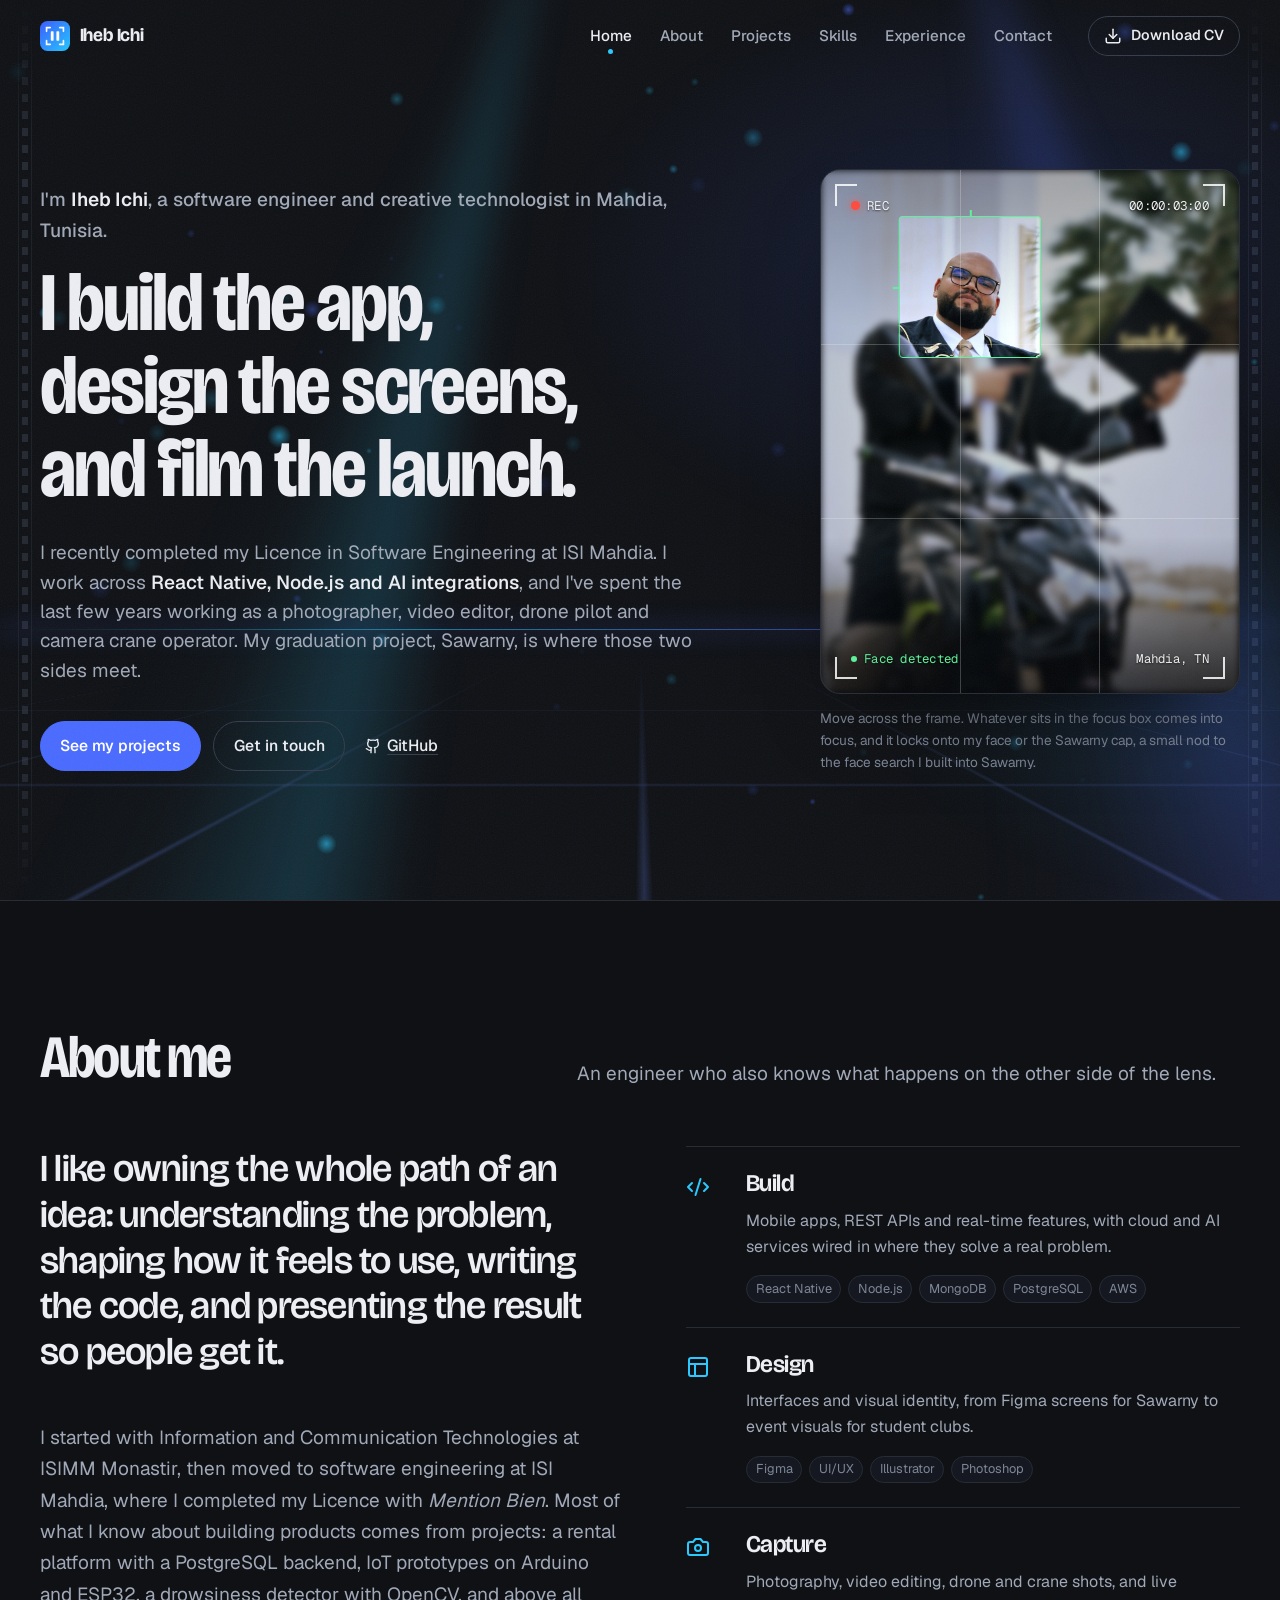
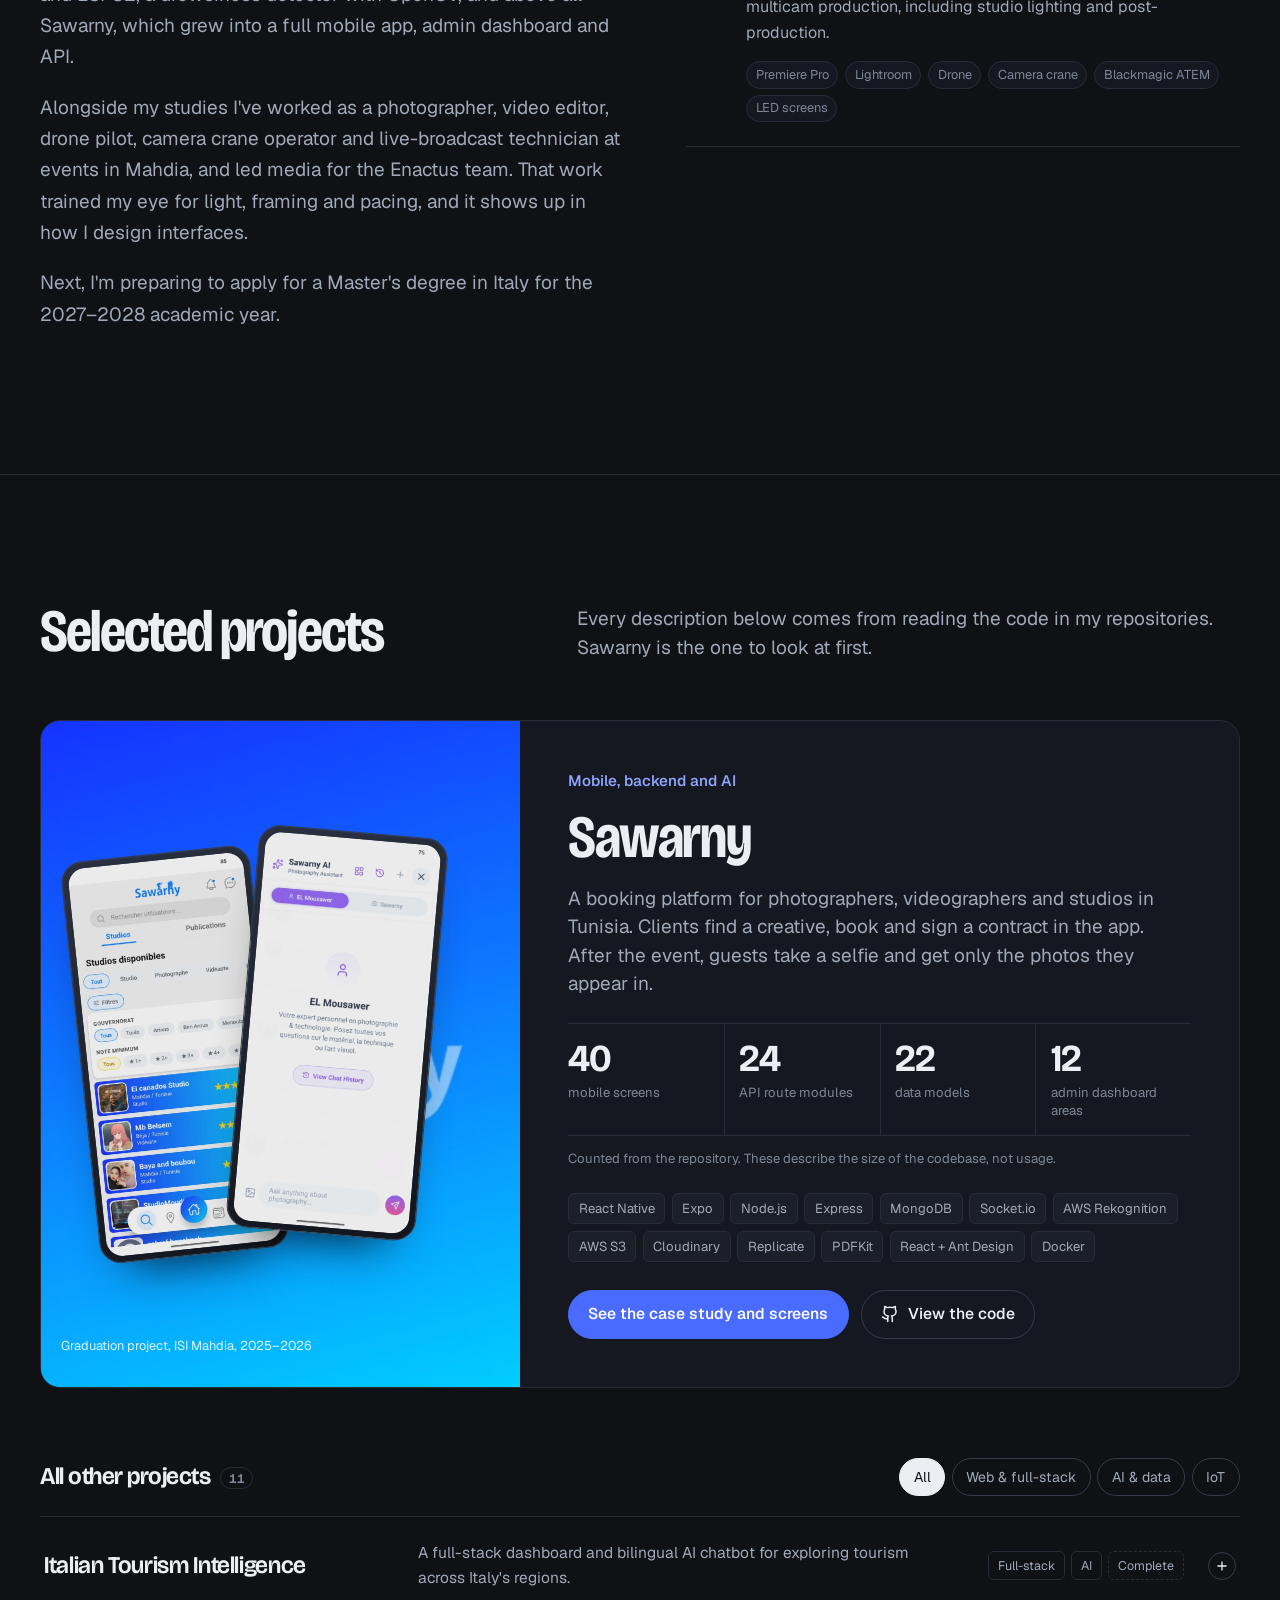
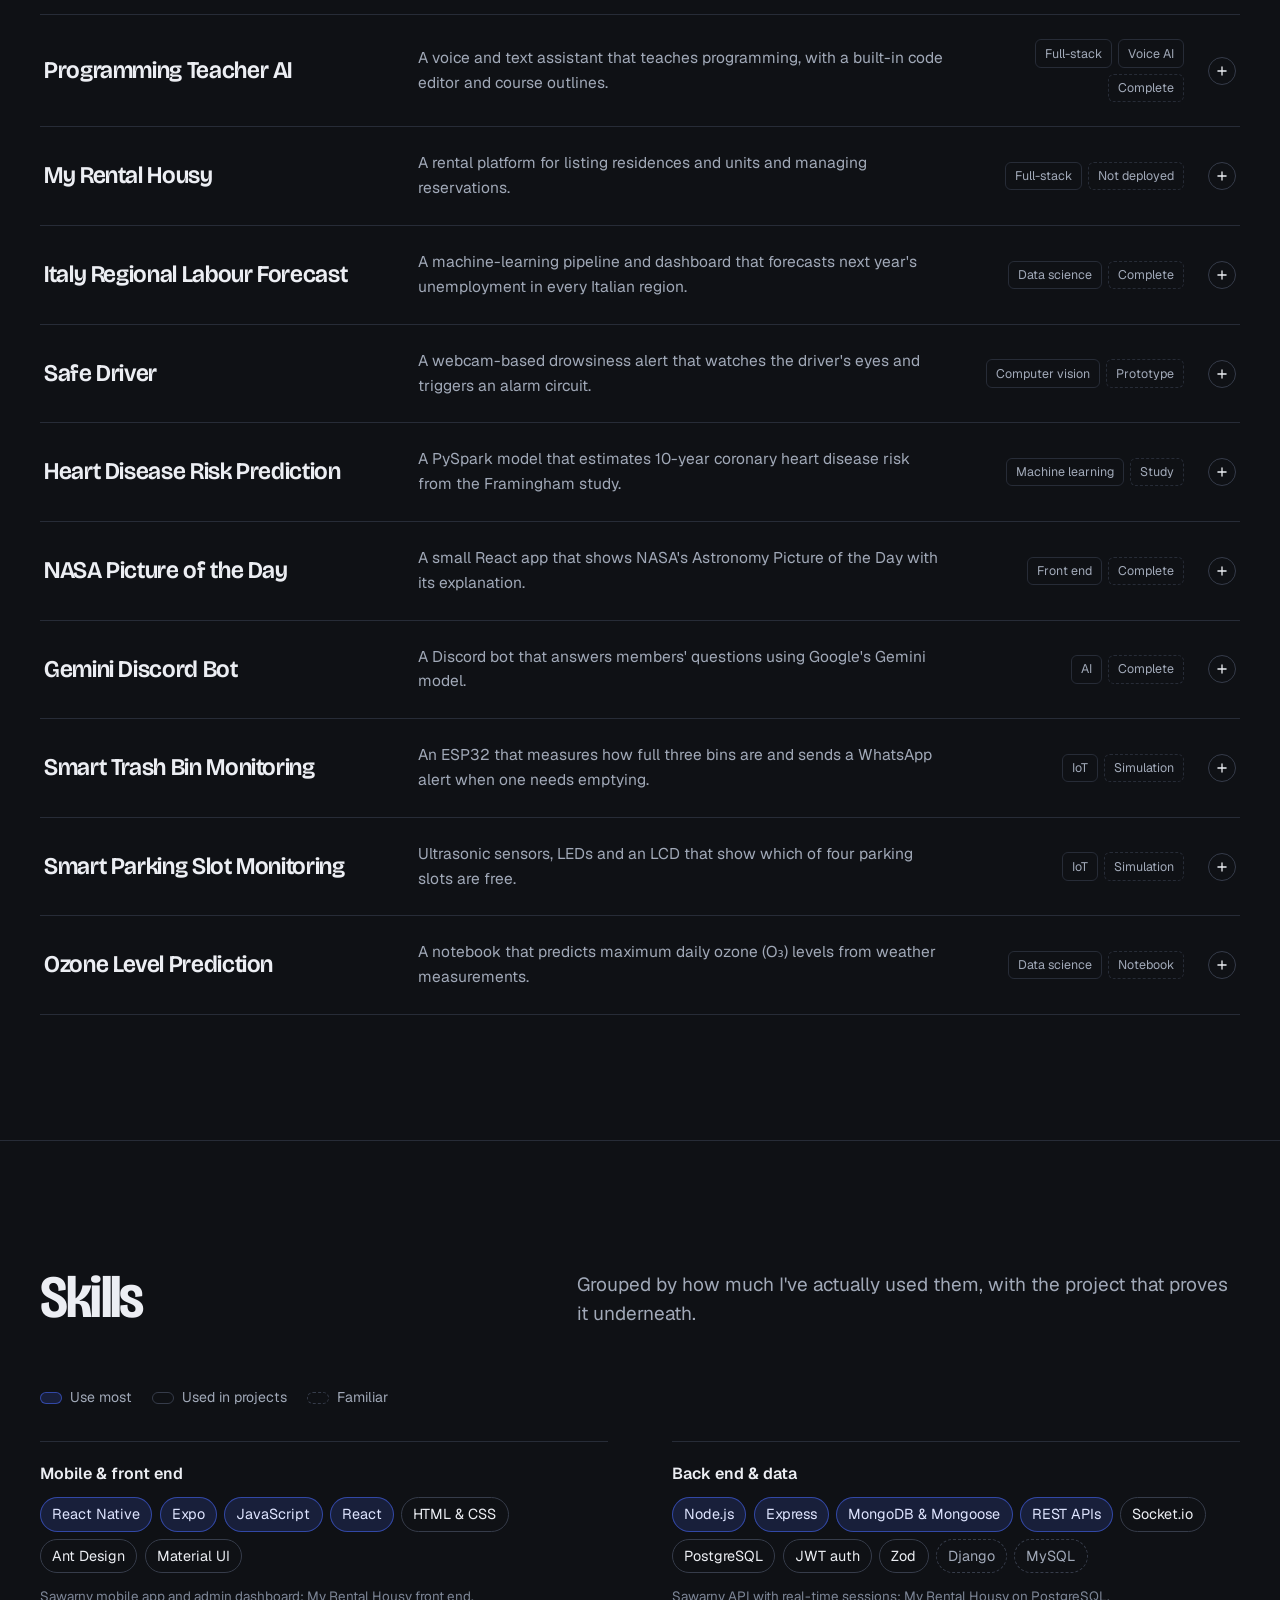
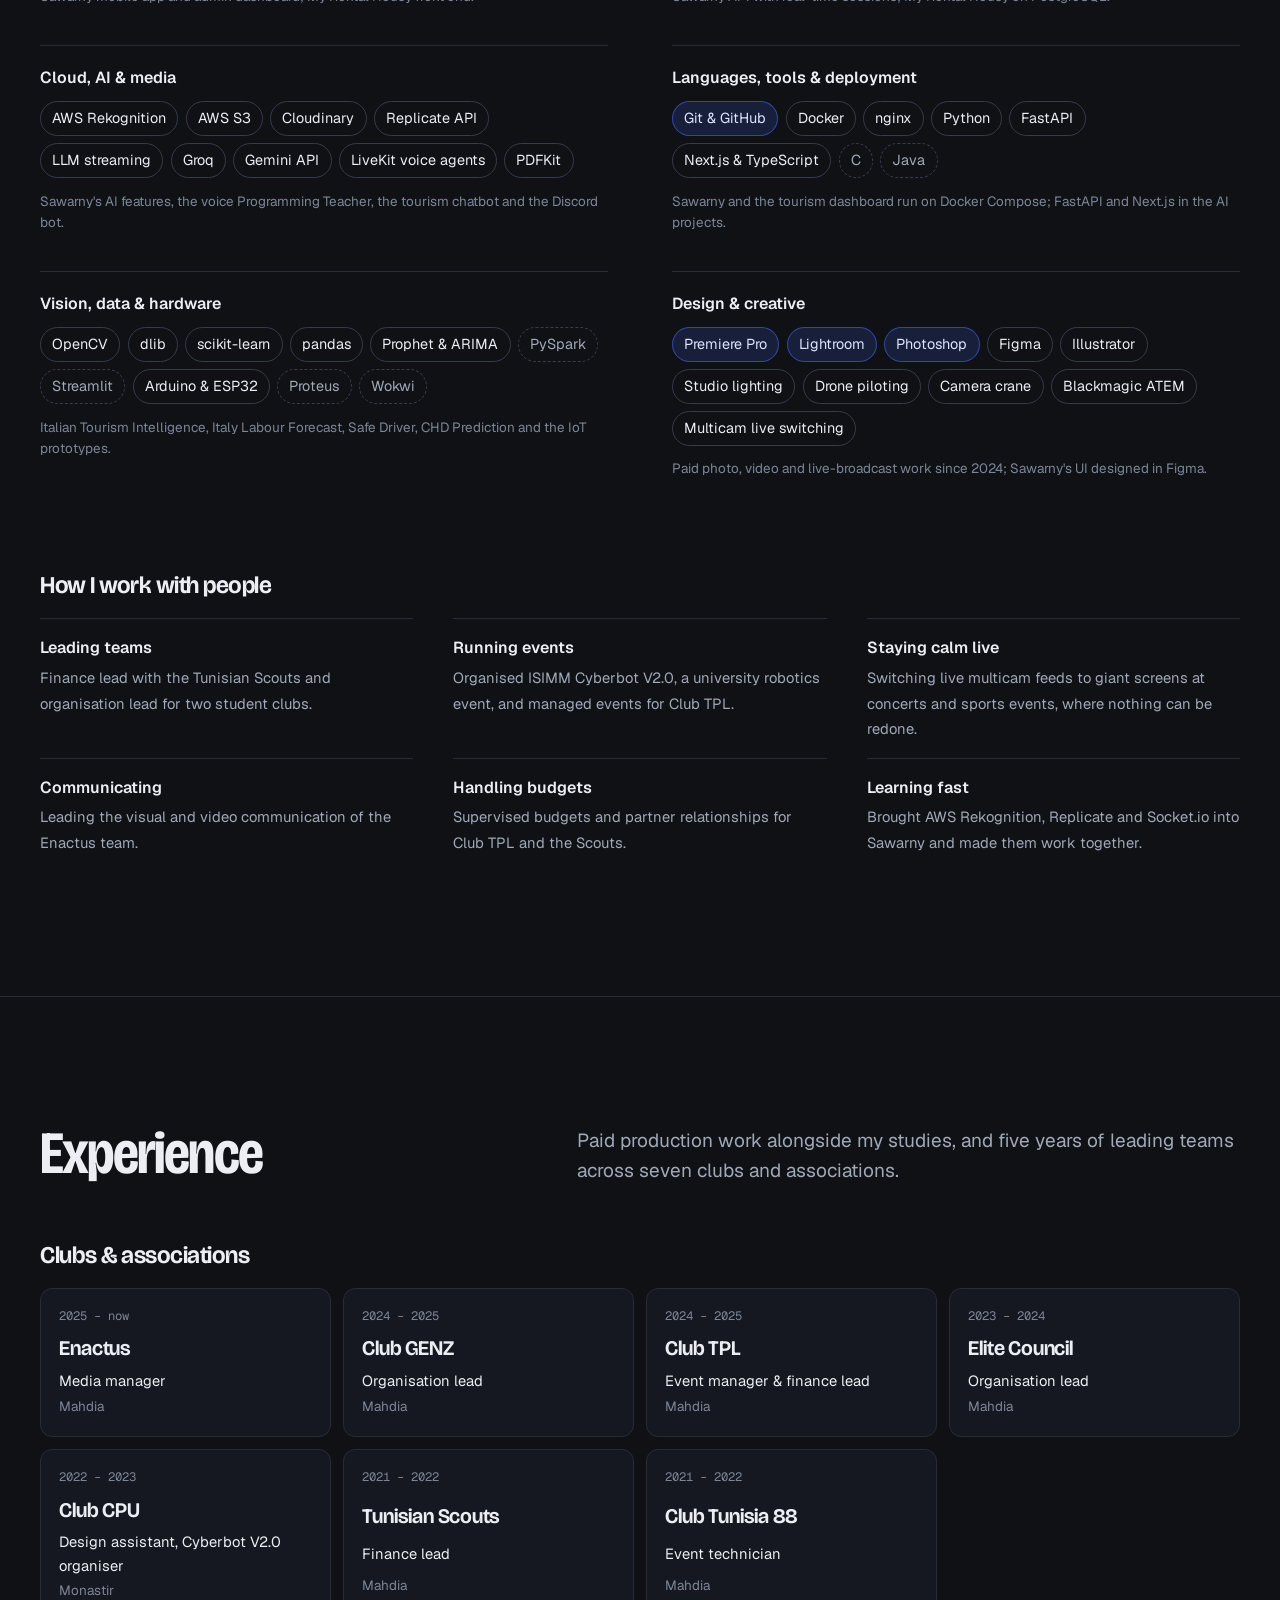
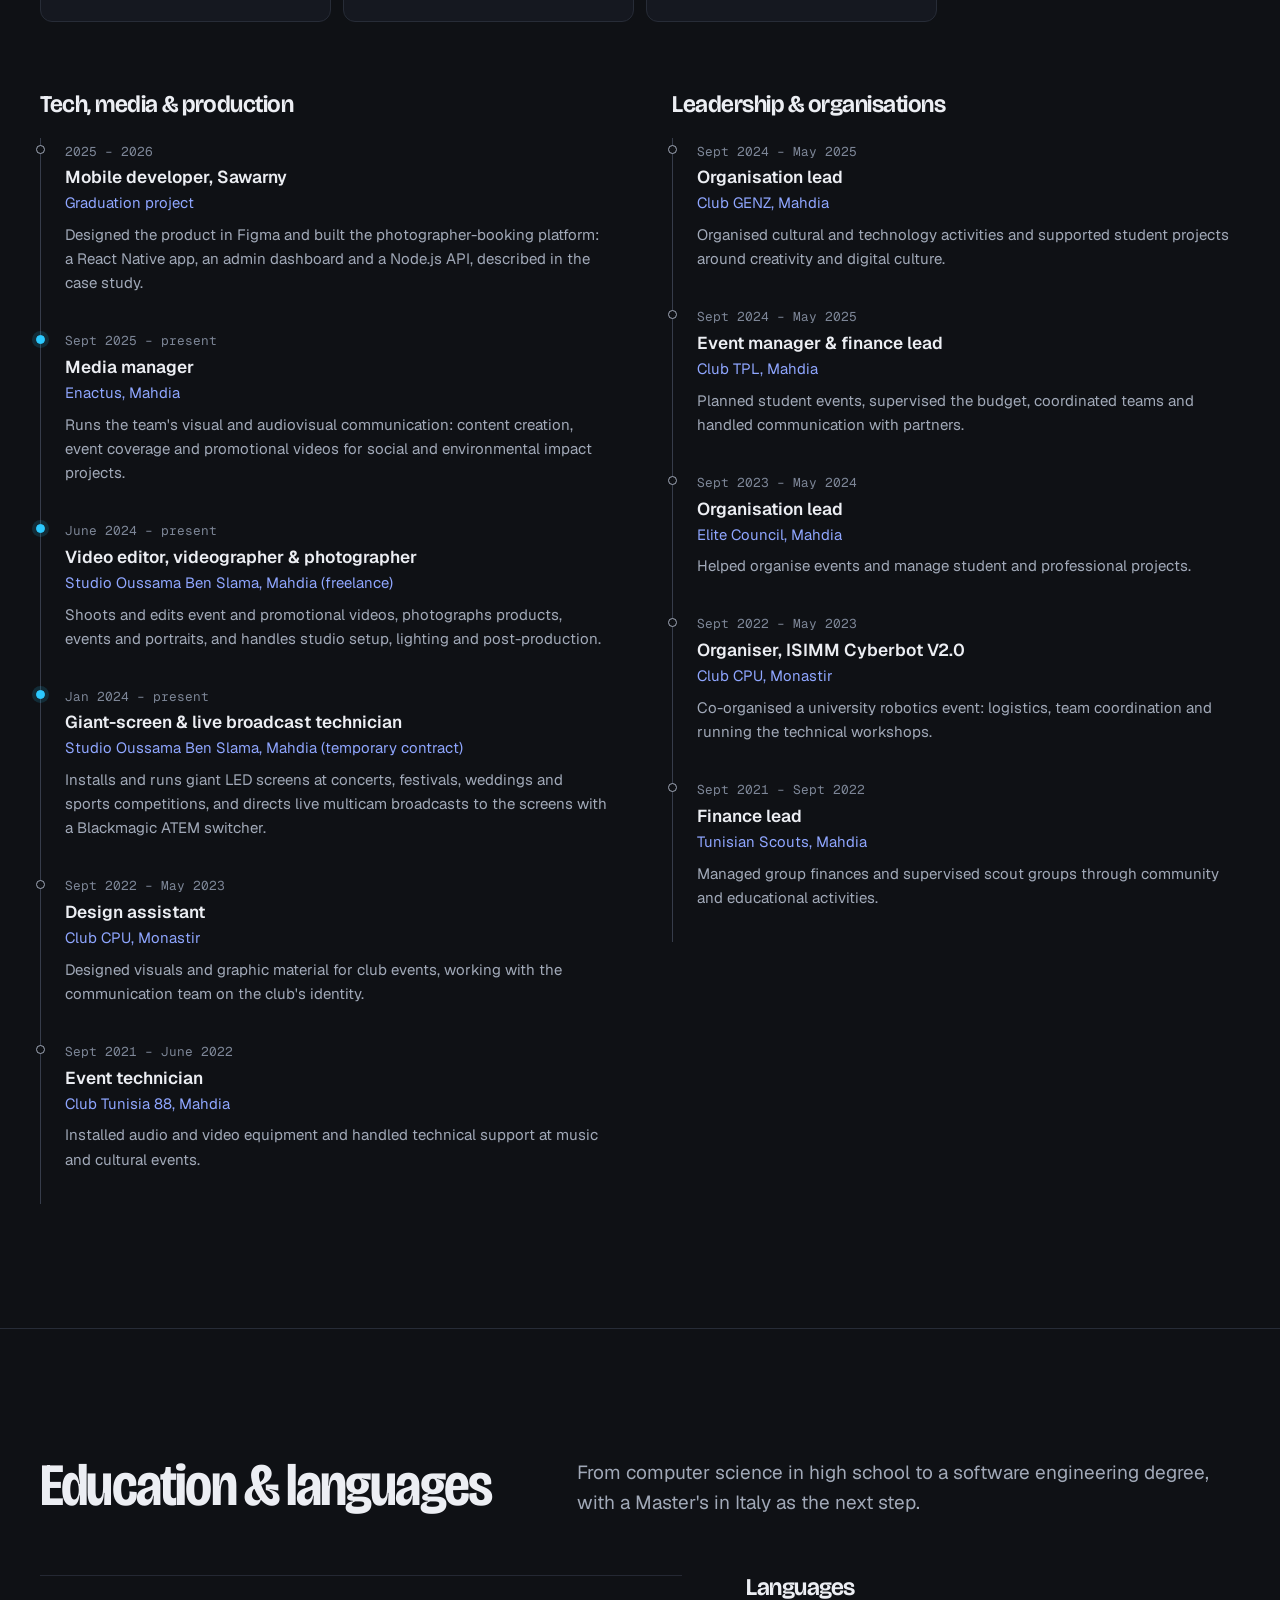
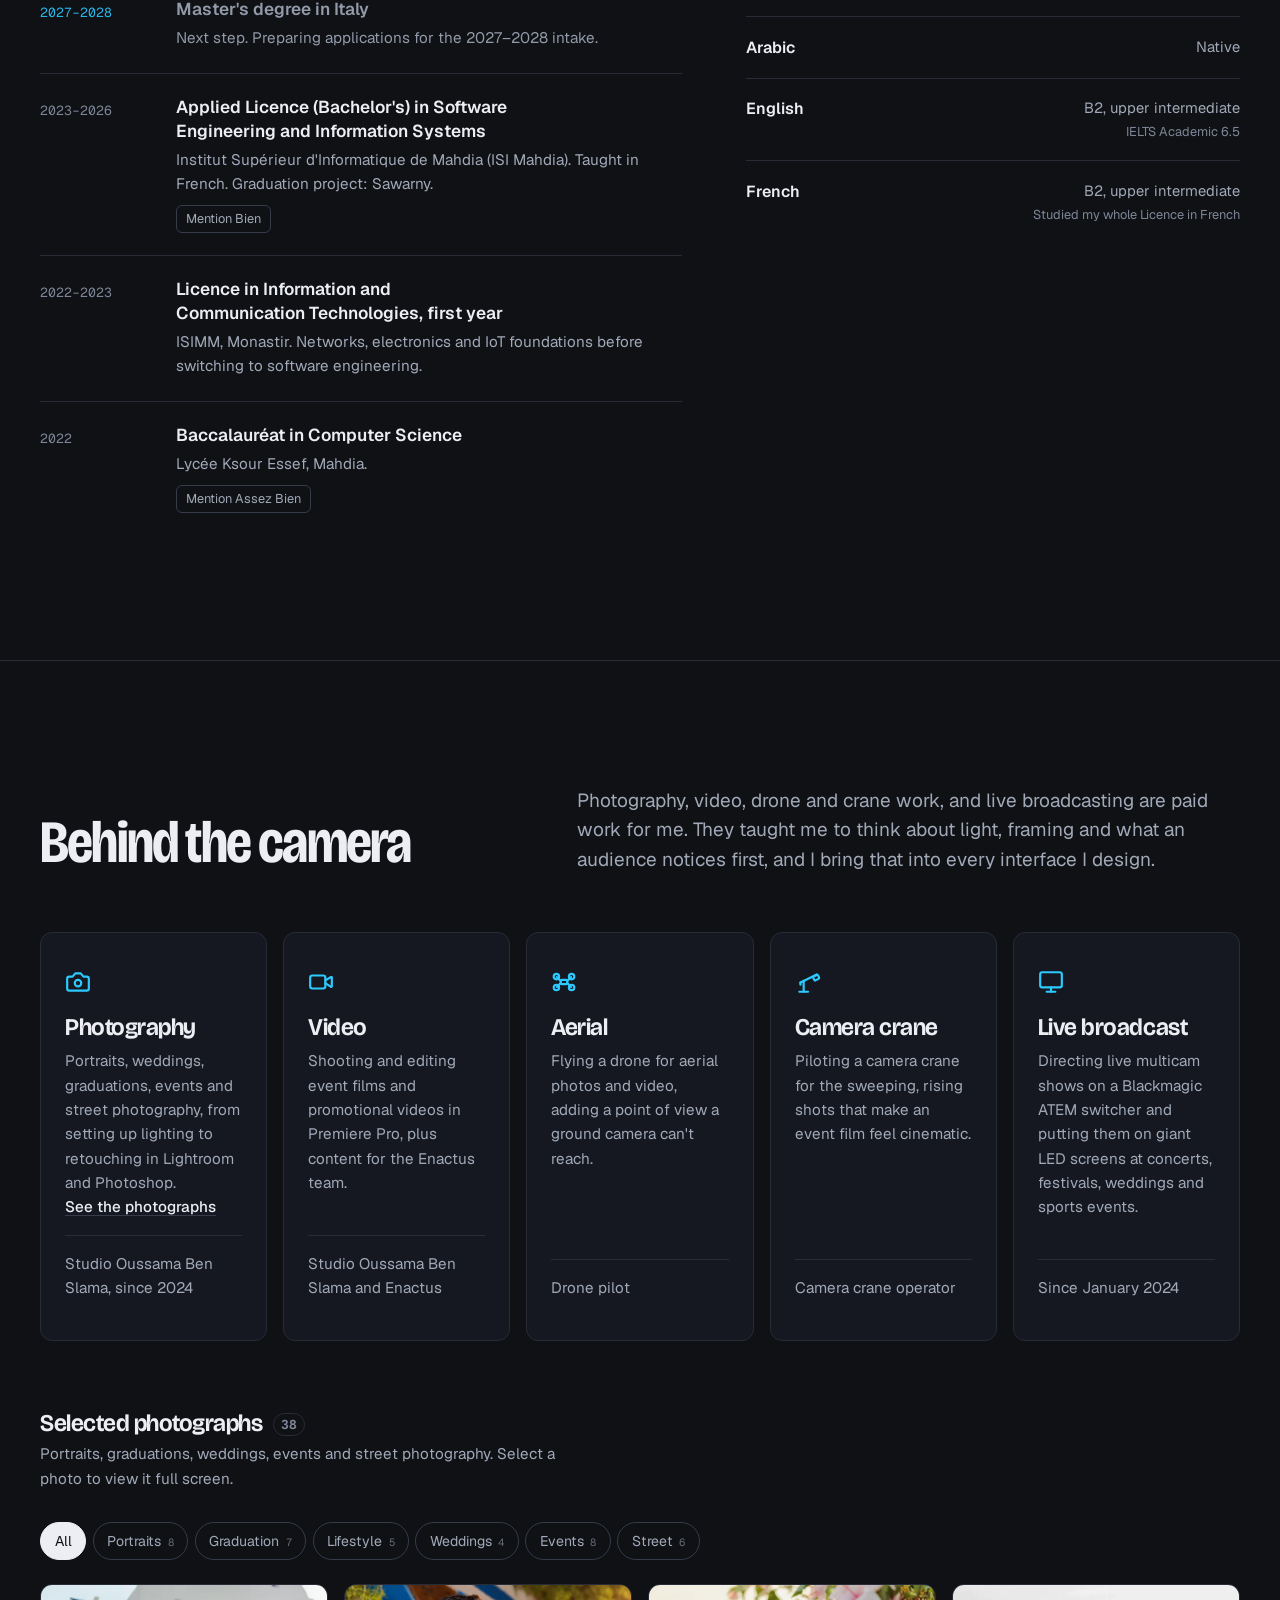
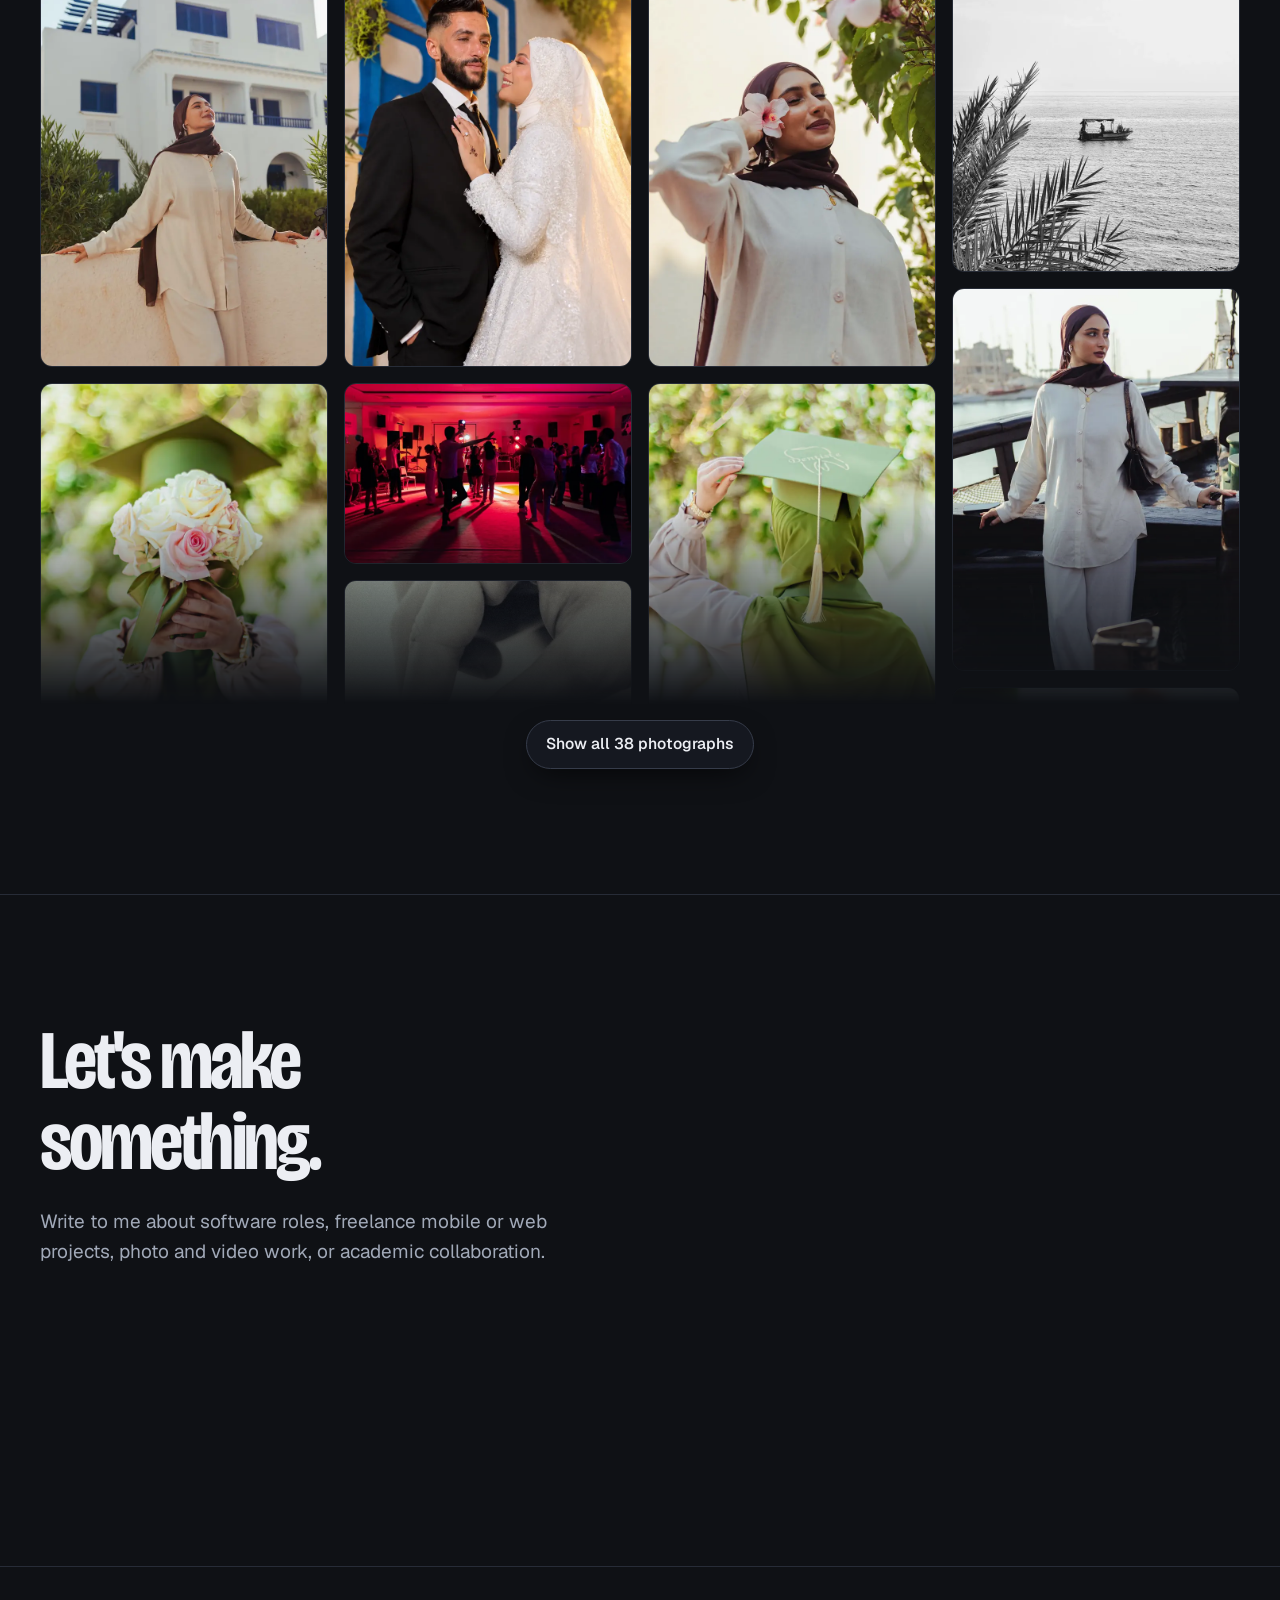
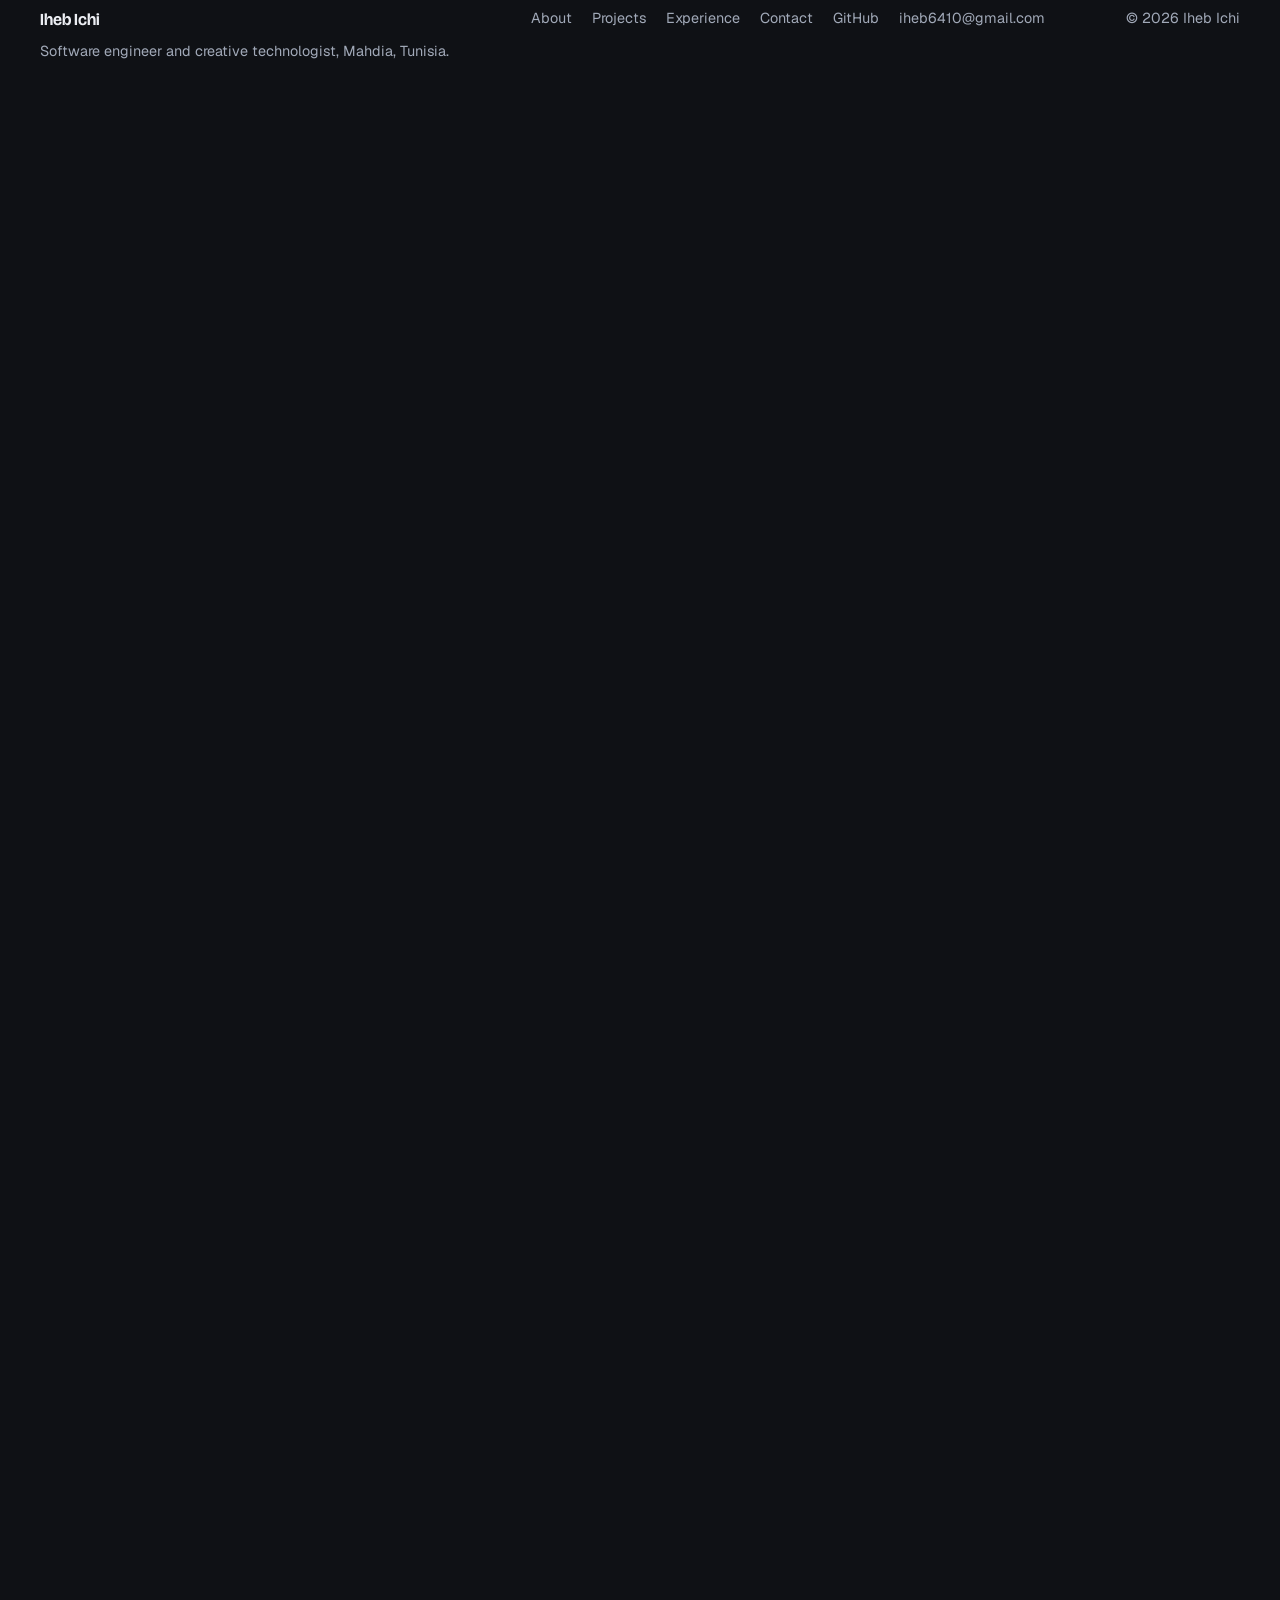
==== commit 92610945: "Add photo gallery, side animations; remove contact form Co-Authored-By: Claude Opus 5.5 <noreply@ant" ====
--- a/index.html
+++ b/index.html
@@ -62,6 +62,8 @@
     <symbol id="i-out" viewBox="0 0 24 24" fill="none" stroke="currentColor" stroke-width="2" stroke-linecap="round" stroke-linejoin="round"><path d="M7 7h10v10"/><path d="M7 17 17 7"/></symbol>
     <symbol id="i-plus" viewBox="0 0 24 24" fill="none" stroke="currentColor" stroke-width="2.2" stroke-linecap="round" stroke-linejoin="round"><path d="M5 12h14"/><path d="M12 5v14"/></symbol>
     <symbol id="i-menu" viewBox="0 0 24 24" fill="none" stroke="currentColor" stroke-width="2" stroke-linecap="round" stroke-linejoin="round"><path d="M4 7h16"/><path d="M4 12h16"/><path d="M4 17h16"/></symbol>
+    <symbol id="i-chev-l" viewBox="0 0 24 24" fill="none" stroke="currentColor" stroke-width="2" stroke-linecap="round" stroke-linejoin="round"><path d="m15 18-6-6 6-6"/></symbol>
+    <symbol id="i-chev-r" viewBox="0 0 24 24" fill="none" stroke="currentColor" stroke-width="2" stroke-linecap="round" stroke-linejoin="round"><path d="m9 18 6-6-6-6"/></symbol>
     <symbol id="i-x" viewBox="0 0 24 24" fill="none" stroke="currentColor" stroke-width="2" stroke-linecap="round" stroke-linejoin="round"><path d="M18 6 6 18"/><path d="m6 6 12 12"/></symbol>
     <symbol id="i-code" viewBox="0 0 24 24" fill="none" stroke="currentColor" stroke-width="2" stroke-linecap="round" stroke-linejoin="round"><path d="m18 16 4-4-4-4"/><path d="m6 8-4 4 4 4"/><path d="m14.5 4-5 16"/></symbol>
     <symbol id="i-layout" viewBox="0 0 24 24" fill="none" stroke="currentColor" stroke-width="2" stroke-linecap="round" stroke-linejoin="round"><rect width="18" height="18" x="3" y="3" rx="2"/><path d="M3 9h18"/><path d="M9 21V9"/></symbol>
@@ -76,6 +78,7 @@
 
 <a class="skip-link" href="#main">Skip to content</a>
 <div class="grain" aria-hidden="true"></div>
+<div class="ambient" id="ambient" aria-hidden="true"><div class="ambient__strip ambient__strip--l"></div><div class="ambient__strip ambient__strip--r"></div></div>
 <div class="cursor-light" aria-hidden="true"></div>
 
 <header class="site-header" id="top">
@@ -886,7 +889,7 @@
         <article class="frame reveal" data-glow>
           <svg aria-hidden="true"><use href="#i-camera"/></svg>
           <h3>Photography</h3>
-          <p>Product, event and portrait shoots, from setting up studio lighting to retouching in Lightroom and Photoshop.</p>
+          <p>Portraits, weddings, graduations, events and street photography, from setting up lighting to retouching in Lightroom and Photoshop. <a class="text-link" href="#photos">See the photographs</a></p>
           <p class="frame__where">Studio Oussama Ben Slama, since 2024</p>
         </article>
         <article class="frame reveal" data-glow>
@@ -914,13 +917,68 @@
           <p class="frame__where">Since January 2024</p>
         </article>
       </div>
-      <!--
-        GALLERY: add your own photos here when ready. Put images in /assets/img/work/
-        and uncomment the list. Use JPGs around 1200px on the long side.
-      <ul class="gallery" aria-label="Selected photographs">
-        <li><img src="/assets/img/work/example.jpg" alt="Describe the photo" loading="lazy" width="1200" height="1500"></li>
-      </ul>
-      -->
+      <!-- GALLERY:START (generated) -->
+      <div class="photo-wall reveal" id="photos">
+        <div class="photo-wall__head">
+          <div>
+            <h3>Selected photographs <span class="count">38</span></h3>
+            <p>Portraits, graduations, weddings, events and street photography. Select a photo to view it full screen.</p>
+          </div>
+          <div class="filters" role="group" aria-label="Filter photographs">
+            <button class="filter" type="button" data-series-filter="all" aria-pressed="true">All</button>
+            <button class="filter" type="button" data-series-filter="portraits" aria-pressed="false">Portraits <span>8</span></button>
+            <button class="filter" type="button" data-series-filter="graduation" aria-pressed="false">Graduation <span>7</span></button>
+            <button class="filter" type="button" data-series-filter="lifestyle" aria-pressed="false">Lifestyle <span>5</span></button>
+            <button class="filter" type="button" data-series-filter="weddings" aria-pressed="false">Weddings <span>4</span></button>
+            <button class="filter" type="button" data-series-filter="events" aria-pressed="false">Events <span>8</span></button>
+            <button class="filter" type="button" data-series-filter="street" aria-pressed="false">Street <span>6</span></button>
+          </div>
+        </div>
+        <div class="photo-viewport is-collapsed" id="photo-viewport">
+        <ul class="photo-grid" id="photo-grid" data-shot-group>
+          <li class="photo" data-series="portraits"><button type="button" data-photo="/assets/img/photos/full/portraits-01.webp" data-shot="Portraits · Woman in a brown hijab leaning on a wall in front of a white building, face turned to the sun" aria-label="View larger: Woman in a brown hijab leaning on a wall in front of a white building, face turned to the sun"><img src="/assets/img/photos/portraits-01.webp" alt="Woman in a brown hijab leaning on a wall in front of a white building, face turned to the sun" loading="lazy" decoding="async" width="720" height="960"><span class="photo__tag" aria-hidden="true"><b>01</b>Portraits</span></button></li>
+          <li class="photo" data-series="graduation"><button type="button" data-photo="/assets/img/photos/full/graduation-01.webp" data-shot="Graduation · Graduate hiding behind a bouquet of white and pink roses" aria-label="View larger: Graduate hiding behind a bouquet of white and pink roses"><img src="/assets/img/photos/graduation-01.webp" alt="Graduate hiding behind a bouquet of white and pink roses" loading="lazy" decoding="async" width="720" height="960"><span class="photo__tag" aria-hidden="true"><b>02</b>Graduation</span></button></li>
+          <li class="photo" data-series="lifestyle"><button type="button" data-photo="/assets/img/photos/full/lifestyle-01.webp" data-shot="Lifestyle · Rider on a mint Vespa by the sea, &quot;Vivi il momento!&quot; written on the front" aria-label="View larger: Rider on a mint Vespa by the sea, &quot;Vivi il momento!&quot; written on the front"><img src="/assets/img/photos/lifestyle-01.webp" alt="Rider on a mint Vespa by the sea, &quot;Vivi il momento!&quot; written on the front" loading="lazy" decoding="async" width="720" height="960"><span class="photo__tag" aria-hidden="true"><b>03</b>Lifestyle</span></button></li>
+          <li class="photo" data-series="weddings"><button type="button" data-photo="/assets/img/photos/full/weddings-01.webp" data-shot="Weddings · Bride and groom holding hands at sunset beside a blue-and-white wall" aria-label="View larger: Bride and groom holding hands at sunset beside a blue-and-white wall"><img src="/assets/img/photos/weddings-01.webp" alt="Bride and groom holding hands at sunset beside a blue-and-white wall" loading="lazy" decoding="async" width="720" height="960"><span class="photo__tag" aria-hidden="true"><b>04</b>Weddings</span></button></li>
+          <li class="photo" data-series="events"><button type="button" data-photo="/assets/img/photos/full/events-01.webp" data-shot="Events · DJ at the decks with guests holding up phone lights" aria-label="View larger: DJ at the decks with guests holding up phone lights"><img src="/assets/img/photos/events-01.webp" alt="DJ at the decks with guests holding up phone lights" loading="lazy" decoding="async" width="720" height="450"><span class="photo__tag" aria-hidden="true"><b>05</b>Events</span></button></li>
+          <li class="photo" data-series="street"><button type="button" data-photo="/assets/img/photos/full/street-01.webp" data-shot="Street · Weathered wooden seaside house facing the sea, in black and white" aria-label="View larger: Weathered wooden seaside house facing the sea, in black and white"><img src="/assets/img/photos/street-01.webp" alt="Weathered wooden seaside house facing the sea, in black and white" loading="lazy" decoding="async" width="720" height="900"><span class="photo__tag" aria-hidden="true"><b>06</b>Street</span></button></li>
+          <li class="photo" data-series="portraits"><button type="button" data-photo="/assets/img/photos/full/portraits-02.webp" data-shot="Portraits · Close-up portrait in golden-hour window light" aria-label="View larger: Close-up portrait in golden-hour window light"><img src="/assets/img/photos/portraits-02.webp" alt="Close-up portrait in golden-hour window light" loading="lazy" decoding="async" width="720" height="960"><span class="photo__tag" aria-hidden="true"><b>07</b>Portraits</span></button></li>
+          <li class="photo" data-series="graduation"><button type="button" data-photo="/assets/img/photos/full/graduation-02.webp" data-shot="Graduation · Green graduation stole embroidered with the faculty crest and 2026" aria-label="View larger: Green graduation stole embroidered with the faculty crest and 2026"><img src="/assets/img/photos/graduation-02.webp" alt="Green graduation stole embroidered with the faculty crest and 2026" loading="lazy" decoding="async" width="720" height="960"><span class="photo__tag" aria-hidden="true"><b>08</b>Graduation</span></button></li>
+          <li class="photo" data-series="lifestyle"><button type="button" data-photo="/assets/img/photos/full/lifestyle-02.webp" data-shot="Lifestyle · Tying a red floral scarf to the scooter mirror" aria-label="View larger: Tying a red floral scarf to the scooter mirror"><img src="/assets/img/photos/lifestyle-02.webp" alt="Tying a red floral scarf to the scooter mirror" loading="lazy" decoding="async" width="720" height="960"><span class="photo__tag" aria-hidden="true"><b>09</b>Lifestyle</span></button></li>
+          <li class="photo" data-series="weddings"><button type="button" data-photo="/assets/img/photos/full/weddings-02.webp" data-shot="Weddings · Bride smiling up at the groom" aria-label="View larger: Bride smiling up at the groom"><img src="/assets/img/photos/weddings-02.webp" alt="Bride smiling up at the groom" loading="lazy" decoding="async" width="720" height="960"><span class="photo__tag" aria-hidden="true"><b>10</b>Weddings</span></button></li>
+          <li class="photo" data-series="events"><button type="button" data-photo="/assets/img/photos/full/events-02.webp" data-shot="Events · Dancers silhouetted under red stage light" aria-label="View larger: Dancers silhouetted under red stage light"><img src="/assets/img/photos/events-02.webp" alt="Dancers silhouetted under red stage light" loading="lazy" decoding="async" width="720" height="450"><span class="photo__tag" aria-hidden="true"><b>11</b>Events</span></button></li>
+          <li class="photo" data-series="street"><button type="button" data-photo="/assets/img/photos/full/street-02.webp" data-shot="Street · Hand moving a black chess knight, in black and white" aria-label="View larger: Hand moving a black chess knight, in black and white"><img src="/assets/img/photos/street-02.webp" alt="Hand moving a black chess knight, in black and white" loading="lazy" decoding="async" width="720" height="900"><span class="photo__tag" aria-hidden="true"><b>12</b>Street</span></button></li>
+          <li class="photo" data-series="portraits"><button type="button" data-photo="/assets/img/photos/full/portraits-03.webp" data-shot="Portraits · Portrait looking back over her shoulder" aria-label="View larger: Portrait looking back over her shoulder"><img src="/assets/img/photos/portraits-03.webp" alt="Portrait looking back over her shoulder" loading="lazy" decoding="async" width="720" height="960"><span class="photo__tag" aria-hidden="true"><b>13</b>Portraits</span></button></li>
+          <li class="photo" data-series="graduation"><button type="button" data-photo="/assets/img/photos/full/graduation-03.webp" data-shot="Graduation · Graduate raising a green mortarboard embroidered with a tooth and &quot;Dentiste&quot;" aria-label="View larger: Graduate raising a green mortarboard embroidered with a tooth and &quot;Dentiste&quot;"><img src="/assets/img/photos/graduation-03.webp" alt="Graduate raising a green mortarboard embroidered with a tooth and &quot;Dentiste&quot;" loading="lazy" decoding="async" width="720" height="960"><span class="photo__tag" aria-hidden="true"><b>14</b>Graduation</span></button></li>
+          <li class="photo" data-series="lifestyle"><button type="button" data-photo="/assets/img/photos/full/lifestyle-03.webp" data-shot="Lifestyle · Hands with a gold ring and bangles resting on a phone, mint scooter behind" aria-label="View larger: Hands with a gold ring and bangles resting on a phone, mint scooter behind"><img src="/assets/img/photos/lifestyle-03.webp" alt="Hands with a gold ring and bangles resting on a phone, mint scooter behind" loading="lazy" decoding="async" width="720" height="960"><span class="photo__tag" aria-hidden="true"><b>15</b>Lifestyle</span></button></li>
+          <li class="photo" data-series="weddings"><button type="button" data-photo="/assets/img/photos/full/weddings-03.webp" data-shot="Weddings · Couple looking down at the bridal bouquet" aria-label="View larger: Couple looking down at the bridal bouquet"><img src="/assets/img/photos/weddings-03.webp" alt="Couple looking down at the bridal bouquet" loading="lazy" decoding="async" width="720" height="960"><span class="photo__tag" aria-hidden="true"><b>16</b>Weddings</span></button></li>
+          <li class="photo" data-series="events"><button type="button" data-photo="/assets/img/photos/full/events-03.webp" data-shot="Events · Guests filming the DJ between two lighting trusses" aria-label="View larger: Guests filming the DJ between two lighting trusses"><img src="/assets/img/photos/events-03.webp" alt="Guests filming the DJ between two lighting trusses" loading="lazy" decoding="async" width="720" height="450"><span class="photo__tag" aria-hidden="true"><b>17</b>Events</span></button></li>
+          <li class="photo" data-series="street"><button type="button" data-photo="/assets/img/photos/full/street-03.webp" data-shot="Street · Two figures wading through shallow water at dusk, in black and white" aria-label="View larger: Two figures wading through shallow water at dusk, in black and white"><img src="/assets/img/photos/street-03.webp" alt="Two figures wading through shallow water at dusk, in black and white" loading="lazy" decoding="async" width="720" height="720"><span class="photo__tag" aria-hidden="true"><b>18</b>Street</span></button></li>
+          <li class="photo" data-series="portraits"><button type="button" data-photo="/assets/img/photos/full/portraits-04.webp" data-shot="Portraits · Portrait holding a pink hibiscus flower to her face" aria-label="View larger: Portrait holding a pink hibiscus flower to her face"><img src="/assets/img/photos/portraits-04.webp" alt="Portrait holding a pink hibiscus flower to her face" loading="lazy" decoding="async" width="720" height="960"><span class="photo__tag" aria-hidden="true"><b>19</b>Portraits</span></button></li>
+          <li class="photo" data-series="graduation"><button type="button" data-photo="/assets/img/photos/full/graduation-04.webp" data-shot="Graduation · Graduate adjusting her mortarboard, seen from behind" aria-label="View larger: Graduate adjusting her mortarboard, seen from behind"><img src="/assets/img/photos/graduation-04.webp" alt="Graduate adjusting her mortarboard, seen from behind" loading="lazy" decoding="async" width="720" height="954"><span class="photo__tag" aria-hidden="true"><b>20</b>Graduation</span></button></li>
+          <li class="photo" data-series="lifestyle"><button type="button" data-photo="/assets/img/photos/full/lifestyle-04.webp" data-shot="Lifestyle · Hand on the brake lever, crochet skirt and a mint net bag" aria-label="View larger: Hand on the brake lever, crochet skirt and a mint net bag"><img src="/assets/img/photos/lifestyle-04.webp" alt="Hand on the brake lever, crochet skirt and a mint net bag" loading="lazy" decoding="async" width="720" height="960"><span class="photo__tag" aria-hidden="true"><b>21</b>Lifestyle</span></button></li>
+          <li class="photo" data-series="weddings"><button type="button" data-photo="/assets/img/photos/full/weddings-04.webp" data-shot="Weddings · Bride kissing the groom on the cheek in golden backlight" aria-label="View larger: Bride kissing the groom on the cheek in golden backlight"><img src="/assets/img/photos/weddings-04.webp" alt="Bride kissing the groom on the cheek in golden backlight" loading="lazy" decoding="async" width="720" height="960"><span class="photo__tag" aria-hidden="true"><b>22</b>Weddings</span></button></li>
+          <li class="photo" data-series="events"><button type="button" data-photo="/assets/img/photos/full/events-04.webp" data-shot="Events · Dance floor washed in green light" aria-label="View larger: Dance floor washed in green light"><img src="/assets/img/photos/events-04.webp" alt="Dance floor washed in green light" loading="lazy" decoding="async" width="720" height="450"><span class="photo__tag" aria-hidden="true"><b>23</b>Events</span></button></li>
+          <li class="photo" data-series="street"><button type="button" data-photo="/assets/img/photos/full/street-04.webp" data-shot="Street · Man in a wheelchair and his long shadow on the road, in black and white" aria-label="View larger: Man in a wheelchair and his long shadow on the road, in black and white"><img src="/assets/img/photos/street-04.webp" alt="Man in a wheelchair and his long shadow on the road, in black and white" loading="lazy" decoding="async" width="720" height="540"><span class="photo__tag" aria-hidden="true"><b>24</b>Street</span></button></li>
+          <li class="photo" data-series="portraits"><button type="button" data-photo="/assets/img/photos/full/portraits-05.webp" data-shot="Portraits · Posing against a low wall in front of a white house with blue shutters" aria-label="View larger: Posing against a low wall in front of a white house with blue shutters"><img src="/assets/img/photos/portraits-05.webp" alt="Posing against a low wall in front of a white house with blue shutters" loading="lazy" decoding="async" width="720" height="960"><span class="photo__tag" aria-hidden="true"><b>25</b>Portraits</span></button></li>
+          <li class="photo" data-series="graduation"><button type="button" data-photo="/assets/img/photos/full/graduation-05.webp" data-shot="Graduation · Graduate seen from behind on a garden path, raising her cap" aria-label="View larger: Graduate seen from behind on a garden path, raising her cap"><img src="/assets/img/photos/graduation-05.webp" alt="Graduate seen from behind on a garden path, raising her cap" loading="lazy" decoding="async" width="720" height="960"><span class="photo__tag" aria-hidden="true"><b>26</b>Graduation</span></button></li>
+          <li class="photo" data-series="lifestyle"><button type="button" data-photo="/assets/img/photos/full/lifestyle-05.webp" data-shot="Lifestyle · Overhead shot of a hand with gold bangles holding a phone above the scooter" aria-label="View larger: Overhead shot of a hand with gold bangles holding a phone above the scooter"><img src="/assets/img/photos/lifestyle-05.webp" alt="Overhead shot of a hand with gold bangles holding a phone above the scooter" loading="lazy" decoding="async" width="720" height="960"><span class="photo__tag" aria-hidden="true"><b>27</b>Lifestyle</span></button></li>
+          <li class="photo" data-series="events"><button type="button" data-photo="/assets/img/photos/full/events-05.webp" data-shot="Events · Crowd cheering behind the DJ booth" aria-label="View larger: Crowd cheering behind the DJ booth"><img src="/assets/img/photos/events-05.webp" alt="Crowd cheering behind the DJ booth" loading="lazy" decoding="async" width="720" height="450"><span class="photo__tag" aria-hidden="true"><b>28</b>Events</span></button></li>
+          <li class="photo" data-series="street"><button type="button" data-photo="/assets/img/photos/full/street-05.webp" data-shot="Street · Fishing boat seen through palm fronds, in black and white" aria-label="View larger: Fishing boat seen through palm fronds, in black and white"><img src="/assets/img/photos/street-05.webp" alt="Fishing boat seen through palm fronds, in black and white" loading="lazy" decoding="async" width="720" height="720"><span class="photo__tag" aria-hidden="true"><b>29</b>Street</span></button></li>
+          <li class="photo" data-series="portraits"><button type="button" data-photo="/assets/img/photos/full/portraits-06.webp" data-shot="Portraits · Standing on the deck of a wooden boat in the harbour" aria-label="View larger: Standing on the deck of a wooden boat in the harbour"><img src="/assets/img/photos/portraits-06.webp" alt="Standing on the deck of a wooden boat in the harbour" loading="lazy" decoding="async" width="720" height="960"><span class="photo__tag" aria-hidden="true"><b>30</b>Portraits</span></button></li>
+          <li class="photo" data-series="graduation"><button type="button" data-photo="/assets/img/photos/full/graduation-06.webp" data-shot="Graduation · Reading the physician's oath" aria-label="View larger: Reading the physician's oath"><img src="/assets/img/photos/graduation-06.webp" alt="Reading the physician's oath" loading="lazy" decoding="async" width="720" height="960"><span class="photo__tag" aria-hidden="true"><b>31</b>Graduation</span></button></li>
+          <li class="photo" data-series="events"><button type="button" data-photo="/assets/img/photos/full/events-06.webp" data-shot="Events · Dancers in blue light with long shadows across the floor" aria-label="View larger: Dancers in blue light with long shadows across the floor"><img src="/assets/img/photos/events-06.webp" alt="Dancers in blue light with long shadows across the floor" loading="lazy" decoding="async" width="720" height="450"><span class="photo__tag" aria-hidden="true"><b>32</b>Events</span></button></li>
+          <li class="photo" data-series="street"><button type="button" data-photo="/assets/img/photos/full/street-06.webp" data-shot="Street · Hooded figure facing a hazy sea between two guardrails, in black and white" aria-label="View larger: Hooded figure facing a hazy sea between two guardrails, in black and white"><img src="/assets/img/photos/street-06.webp" alt="Hooded figure facing a hazy sea between two guardrails, in black and white" loading="lazy" decoding="async" width="720" height="900"><span class="photo__tag" aria-hidden="true"><b>33</b>Street</span></button></li>
+          <li class="photo" data-series="portraits"><button type="button" data-photo="/assets/img/photos/full/portraits-07.webp" data-shot="Portraits · Close-up of hands fastening a wristwatch" aria-label="View larger: Close-up of hands fastening a wristwatch"><img src="/assets/img/photos/portraits-07.webp" alt="Close-up of hands fastening a wristwatch" loading="lazy" decoding="async" width="720" height="960"><span class="photo__tag" aria-hidden="true"><b>34</b>Portraits</span></button></li>
+          <li class="photo" data-series="graduation"><button type="button" data-photo="/assets/img/photos/full/graduation-07.webp" data-shot="Graduation · Holding the mortarboard out towards the camera" aria-label="View larger: Holding the mortarboard out towards the camera"><img src="/assets/img/photos/graduation-07.webp" alt="Holding the mortarboard out towards the camera" loading="lazy" decoding="async" width="720" height="954"><span class="photo__tag" aria-hidden="true"><b>35</b>Graduation</span></button></li>
+          <li class="photo" data-series="events"><button type="button" data-photo="/assets/img/photos/full/events-07.webp" data-shot="Events · DJ in warm amber light, guests raising their phones" aria-label="View larger: DJ in warm amber light, guests raising their phones"><img src="/assets/img/photos/events-07.webp" alt="DJ in warm amber light, guests raising their phones" loading="lazy" decoding="async" width="720" height="450"><span class="photo__tag" aria-hidden="true"><b>36</b>Events</span></button></li>
+          <li class="photo" data-series="portraits"><button type="button" data-photo="/assets/img/photos/full/portraits-08.webp" data-shot="Portraits · Portrait in warm light with wrought-iron shadows across the wall" aria-label="View larger: Portrait in warm light with wrought-iron shadows across the wall"><img src="/assets/img/photos/portraits-08.webp" alt="Portrait in warm light with wrought-iron shadows across the wall" loading="lazy" decoding="async" width="720" height="958"><span class="photo__tag" aria-hidden="true"><b>37</b>Portraits</span></button></li>
+          <li class="photo" data-series="events"><button type="button" data-photo="/assets/img/photos/full/events-08.webp" data-shot="Events · Green-lit dance floor seen from the back of the room" aria-label="View larger: Green-lit dance floor seen from the back of the room"><img src="/assets/img/photos/events-08.webp" alt="Green-lit dance floor seen from the back of the room" loading="lazy" decoding="async" width="720" height="450"><span class="photo__tag" aria-hidden="true"><b>38</b>Events</span></button></li>
+        </ul>
+        </div>
+        <div class="photo-wall__more"><button class="btn" type="button" id="photo-more" aria-controls="photo-viewport" aria-expanded="false">Show all photographs</button></div>
+      </div>
+      <!-- GALLERY:END -->
     </div>
   </section>
 
@@ -930,6 +988,8 @@
       <div>
         <h2 class="contact__title" id="contact-title">Let's make something.</h2>
         <p class="contact__lede">Write to me about software roles, freelance mobile or web projects, photo and video work, or academic collaboration.</p>
+      </div>
+      <div class="reveal">
         <ul class="channels">
           <li>
             <div class="channel">
@@ -944,41 +1004,6 @@
           <li><div class="channel"><svg aria-hidden="true"><use href="#i-pin"/></svg><span><span class="channel__label">Based in</span><br><span class="channel__value">Mahdia, Tunisia</span></span><span></span></div></li>
         </ul>
       </div>
-
-      <form class="form reveal" data-glow id="contact-form" action="/api/contact" method="post" novalidate>
-        <div class="form__row">
-          <div class="field">
-            <label for="f-name">Name</label>
-            <input id="f-name" name="name" type="text" autocomplete="name" required maxlength="100" aria-describedby="e-name">
-            <span class="field__error" id="e-name"></span>
-          </div>
-          <div class="field">
-            <label for="f-email">Email</label>
-            <input id="f-email" name="email" type="email" autocomplete="email" required maxlength="200" aria-describedby="e-email">
-            <span class="field__error" id="e-email"></span>
-          </div>
-        </div>
-        <div class="field">
-          <label for="f-subject">Subject</label>
-          <input id="f-subject" name="subject" type="text" required maxlength="150" aria-describedby="e-subject" placeholder="A project, a role, a question">
-          <span class="field__error" id="e-subject"></span>
-        </div>
-        <div class="field">
-          <label for="f-message">Message</label>
-          <textarea id="f-message" name="message" required minlength="10" maxlength="5000" aria-describedby="e-message"></textarea>
-          <span class="field__error" id="e-message"></span>
-        </div>
-        <div class="hp" aria-hidden="true">
-          <label for="f-website">Leave this field empty</label>
-          <input id="f-website" name="website" type="text" tabindex="-1" autocomplete="off">
-        </div>
-        <input type="hidden" name="startedAt" id="f-started">
-        <div class="form__foot">
-          <p class="form__note">Your message goes straight to my inbox. I don't store it anywhere else.</p>
-          <button class="btn btn--primary" type="submit" id="f-submit">Send message</button>
-        </div>
-        <div class="form__status" id="form-status" role="status" aria-live="polite"></div>
-      </form>
     </div>
   </section>
 </main>
@@ -1003,6 +1028,13 @@
   </div>
 </footer>
 
+<div class="lightbox" id="lightbox" role="dialog" aria-modal="true" aria-label="Photograph" hidden>
+  <img src="" alt="">
+  <button class="lightbox__close" type="button" aria-label="Close photograph"><svg aria-hidden="true"><use href="#i-x"/></svg></button>
+  <button class="lightbox__nav lightbox__nav--prev" type="button" aria-label="Previous photograph" hidden><svg aria-hidden="true"><use href="#i-chev-l"/></svg></button>
+  <button class="lightbox__nav lightbox__nav--next" type="button" aria-label="Next photograph" hidden><svg aria-hidden="true"><use href="#i-chev-r"/></svg></button>
+  <p class="lightbox__cap"></p>
+</div>
 <script src="/assets/js/site.js" defer></script>
 </body>
 </html>
--- a/assets/css/site.css
+++ b/assets/css/site.css
@@ -498,8 +498,71 @@
 .frame h3 { font-size: var(--step-2); margin-bottom: .6rem; }
 .frame p { color: var(--muted); font-size: .95rem; }
 .frame__where { margin-top: auto; padding-top: 1rem; font-size: .84rem; color: var(--quiet); border-top: 1px solid var(--line); }
-.gallery { display: grid; grid-template-columns: repeat(auto-fill, minmax(220px, 1fr)); gap: 1rem; margin-top: 1.5rem; list-style: none; }
-.gallery img { width: 100%; aspect-ratio: 4/5; object-fit: cover; border-radius: var(--radius-m); }@media (max-width: 1100px) { .frames { grid-template-columns: repeat(2, minmax(0, 1fr)); } }
+
+/* Photo wall: a masonry contact sheet under the frames */
+.photo-wall { margin-top: clamp(3rem, 2rem + 3vw, 5rem); }
+.photo-wall__head { display: flex; flex-wrap: wrap; justify-content: space-between; gap: 1rem 2rem; align-items: end; margin-bottom: 1.5rem; }
+.photo-wall__head h3 { font-size: var(--step-2); }
+.photo-wall__head p { color: var(--muted); font-size: .95rem; margin-top: .4rem; max-width: 52ch; }
+.filter span { font-family: var(--font-mono); font-size: .75em; opacity: .6; margin-left: .15rem; }
+.photo-grid { list-style: none; columns: 4 220px; column-gap: 1rem; }
+.photo-viewport { --collapsed-h: 720px; }
+.photo-viewport.is-collapsed {
+  max-height: var(--collapsed-h); overflow: hidden;
+  -webkit-mask-image: linear-gradient(#000 72%, transparent); mask-image: linear-gradient(#000 72%, transparent);
+}
+.photo { break-inside: avoid; margin-bottom: 1rem; }
+.photo[hidden] { display: none; }
+.photo button {
+  all: unset; position: relative; display: block; cursor: zoom-in; overflow: hidden; isolation: isolate;
+  border-radius: var(--radius-m); background: var(--graphite-2); border: 1px solid var(--line);
+}
+.photo button:focus-visible { outline: 2px solid var(--cyan); outline-offset: 3px; }
+.photo img { display: block; width: 100%; height: auto; transition: transform .7s var(--ease), filter .5s var(--ease); }
+/* viewfinder corner marks */
+.photo button::before {
+  content: ""; position: absolute; inset: 12px; z-index: 2; pointer-events: none; opacity: 0; transform: scale(1.06);
+  transition: opacity .3s var(--ease), transform .45s var(--ease);
+  --c: rgba(255,255,255,.9);
+  background:
+    linear-gradient(var(--c), var(--c)) top left / 18px 1.5px no-repeat,
+    linear-gradient(var(--c), var(--c)) top left / 1.5px 18px no-repeat,
+    linear-gradient(var(--c), var(--c)) top right / 18px 1.5px no-repeat,
+    linear-gradient(var(--c), var(--c)) top right / 1.5px 18px no-repeat,
+    linear-gradient(var(--c), var(--c)) bottom left / 18px 1.5px no-repeat,
+    linear-gradient(var(--c), var(--c)) bottom left / 1.5px 18px no-repeat,
+    linear-gradient(var(--c), var(--c)) bottom right / 18px 1.5px no-repeat,
+    linear-gradient(var(--c), var(--c)) bottom right / 1.5px 18px no-repeat;
+}
+/* scrim so the frame number stays readable */
+.photo button::after {
+  content: ""; position: absolute; inset: 50% 0 0; z-index: 1; pointer-events: none; opacity: 0;
+  background: linear-gradient(transparent, rgba(5, 7, 12, .75)); transition: opacity .3s var(--ease);
+}
+.photo__tag {
+  position: absolute; left: 22px; bottom: 20px; z-index: 3; display: flex; gap: .55rem; align-items: baseline;
+  font-family: var(--font-mono); font-size: .72rem; letter-spacing: .08em; text-transform: uppercase; color: rgba(255,255,255,.92);
+  opacity: 0; transform: translateY(6px); transition: opacity .3s var(--ease), transform .35s var(--ease);
+}
+.photo__tag b { color: var(--rec); font-weight: 500; }
+.photo button:is(:hover, :focus-visible) img { transform: scale(1.045); }
+.photo button:is(:hover, :focus-visible)::before { opacity: 1; transform: none; }
+.photo button:is(:hover, :focus-visible)::after,
+.photo button:is(:hover, :focus-visible) .photo__tag { opacity: 1; transform: none; }
+/* while hovering one photo, the rest of the wall dims slightly */
+@media (hover: hover) {
+  .photo-grid:has(button:hover) .photo button:not(:hover) img { filter: brightness(.6) saturate(.8); }
+}
+@media (hover: none) { .photo button::after, .photo__tag { opacity: 1; transform: none; } }
+@media (prefers-reduced-motion: reduce) { .photo img, .photo button::before, .photo__tag { transition: none; } .photo button:is(:hover, :focus-visible) img { transform: none; } }
+.photo-wall__more { display: flex; justify-content: center; margin-top: 1rem; }
+.photo-wall__more[hidden] { display: none; }
+.photo-wall__more .btn { background: var(--graphite-2); box-shadow: 0 10px 30px -10px rgba(0,0,0,.8); }
+/* While the wall is open, "Show less" rides along the bottom of the screen so it can be closed from anywhere. */
+.photo-wall.is-open .photo-wall__more { position: sticky; bottom: 1.25rem; z-index: 5; }
+@media (max-width: 600px) { .photo-grid { columns: 2; column-gap: .6rem; } .photo { margin-bottom: .6rem; } .photo-viewport { --collapsed-h: 620px; } }
+
+@media (max-width: 1100px) { .frames { grid-template-columns: repeat(2, minmax(0, 1fr)); } }
 @media (max-width: 600px) { .frames { grid-template-columns: minmax(0, 1fr); } .frame { min-height: 0; } }
 
 /* ---------- Contact ---------- */
@@ -769,6 +832,13 @@
 .lightbox img { max-height: 88svh; max-width: 92vw; width: auto; border-radius: 18px; box-shadow: 0 0 60px -10px rgba(74,107,255,.5); }
 .lightbox__close { position: absolute; top: 1rem; right: 1rem; width: 46px; height: 46px; border-radius: 50%; border: 1px solid var(--line-strong); background: var(--graphite-2); color: var(--paper); cursor: pointer; display: grid; place-items: center; }
 .lightbox__close svg { width: 20px; height: 20px; }
+.lightbox__nav { position: absolute; top: 50%; transform: translateY(-50%); width: 48px; height: 48px; border-radius: 50%; border: 1px solid var(--line-strong); background: rgba(15,17,21,.75); color: var(--paper); cursor: pointer; display: grid; place-items: center; }
+.lightbox__nav[hidden] { display: none; }
+.lightbox__nav:hover { border-color: var(--muted); }
+.lightbox__nav svg { width: 22px; height: 22px; }
+.lightbox__nav--prev { left: 1rem; }
+.lightbox__nav--next { right: 1rem; }
+@media (max-width: 600px) { .lightbox__nav { top: auto; bottom: 3.5rem; transform: none; } }
 .lightbox__cap { position: absolute; bottom: 1rem; left: 1rem; right: 1rem; text-align: center; color: var(--muted); font-size: .9rem; }
 
 /* Flagship: real app screens over the brand gradient */
@@ -783,3 +853,52 @@
 }
 .shot { margin: 0; }
 .shot button { width: 100%; }
+
+/* ==========================================================================
+   Ambient side life: film strips, drifting camera/code glyphs, focus blips.
+   Lives behind the content (main is z-index 2), mostly in the side margins.
+   ========================================================================== */
+.ambient { position: fixed; inset: 0; z-index: 1; pointer-events: none; overflow: hidden; }
+.ambient__strip {
+  position: absolute; top: 0; bottom: 0; width: 14px; opacity: .55;
+  border-inline: 1px solid var(--line);
+  background: repeating-linear-gradient(180deg, transparent 0 9px, var(--line-strong) 9px 17px) center / 6px 100% no-repeat;
+  background-position-y: var(--scroll, 0px);
+  -webkit-mask-image: linear-gradient(transparent, #000 15%, #000 85%, transparent); mask-image: linear-gradient(transparent, #000 15%, #000 85%, transparent);
+}
+.ambient__strip--l { left: 18px; }
+.ambient__strip--r { right: 18px; }
+.glyph {
+  position: absolute; bottom: -60px; font-family: var(--font-mono); font-size: var(--s, .78rem); letter-spacing: .06em;
+  color: var(--c, var(--quiet)); white-space: nowrap; opacity: 0; will-change: transform, opacity;
+  animation: drift var(--d, 26s) linear forwards;
+}
+.glyph--box { width: var(--w, 26px); aspect-ratio: 1; border: 1.5px solid var(--c, var(--quiet)); border-radius: 3px; }
+.glyph--ring { width: var(--w, 22px); aspect-ratio: 1; border: 1.5px dashed var(--c, var(--quiet)); border-radius: 50%; }
+.glyph--dot { width: 7px; height: 7px; border-radius: 50%; background: var(--rec); box-shadow: 0 0 10px rgba(255,75,62,.7); }
+@keyframes drift {
+  0%   { opacity: 0; transform: translate3d(0, 0, 0) rotate(0deg); }
+  10%  { opacity: var(--o, .55); }
+  50%  { transform: translate3d(var(--sway, 14px), -55vh, 0) rotate(calc(var(--r, 40deg) / 2)); }
+  88%  { opacity: var(--o, .55); }
+  100% { opacity: 0; transform: translate3d(calc(var(--sway, 14px) * -0.6), calc(-100vh - 120px), 0) rotate(var(--r, 40deg)); }
+}
+/* A focus box that hunts, locks green, then lets go */
+.blip { position: absolute; width: 44px; aspect-ratio: 1; animation: blip 2.6s var(--ease) forwards; }
+.blip::before, .blip::after { content: ""; position: absolute; inset: 0; border-radius: 4px; }
+.blip::before {
+  --k: rgba(255,255,255,.85);
+  background:
+    linear-gradient(var(--k), var(--k)) top left / 10px 1.5px no-repeat, linear-gradient(var(--k), var(--k)) top left / 1.5px 10px no-repeat,
+    linear-gradient(var(--k), var(--k)) top right / 10px 1.5px no-repeat, linear-gradient(var(--k), var(--k)) top right / 1.5px 10px no-repeat,
+    linear-gradient(var(--k), var(--k)) bottom left / 10px 1.5px no-repeat, linear-gradient(var(--k), var(--k)) bottom left / 1.5px 10px no-repeat,
+    linear-gradient(var(--k), var(--k)) bottom right / 10px 1.5px no-repeat, linear-gradient(var(--k), var(--k)) bottom right / 1.5px 10px no-repeat;
+  animation: blip-lock 2.6s linear forwards;
+}
+.blip::after { border: 1px solid #5df29a; opacity: 0; animation: blip-ring 2.6s var(--ease) forwards; }
+@keyframes blip { 0% { opacity: 0; transform: scale(1.7); } 18% { opacity: 1; transform: scale(1.1); } 30% { transform: scale(1.25); } 42% { transform: scale(1); } 80% { opacity: 1; } 100% { opacity: 0; transform: scale(.94); } }
+@keyframes blip-lock { 0%, 40% { --k: rgba(255,255,255,.85); } 41%, 100% { --k: #5df29a; } }
+@keyframes blip-ring { 0%, 40% { opacity: 0; transform: scale(1); } 46% { opacity: .9; } 100% { opacity: 0; transform: scale(1.9); } }
+@media (max-width: 1100px) { .ambient__strip { display: none; } }
+@media (prefers-reduced-motion: reduce) { .ambient { display: none; } }
+@media print { .ambient { display: none; } }
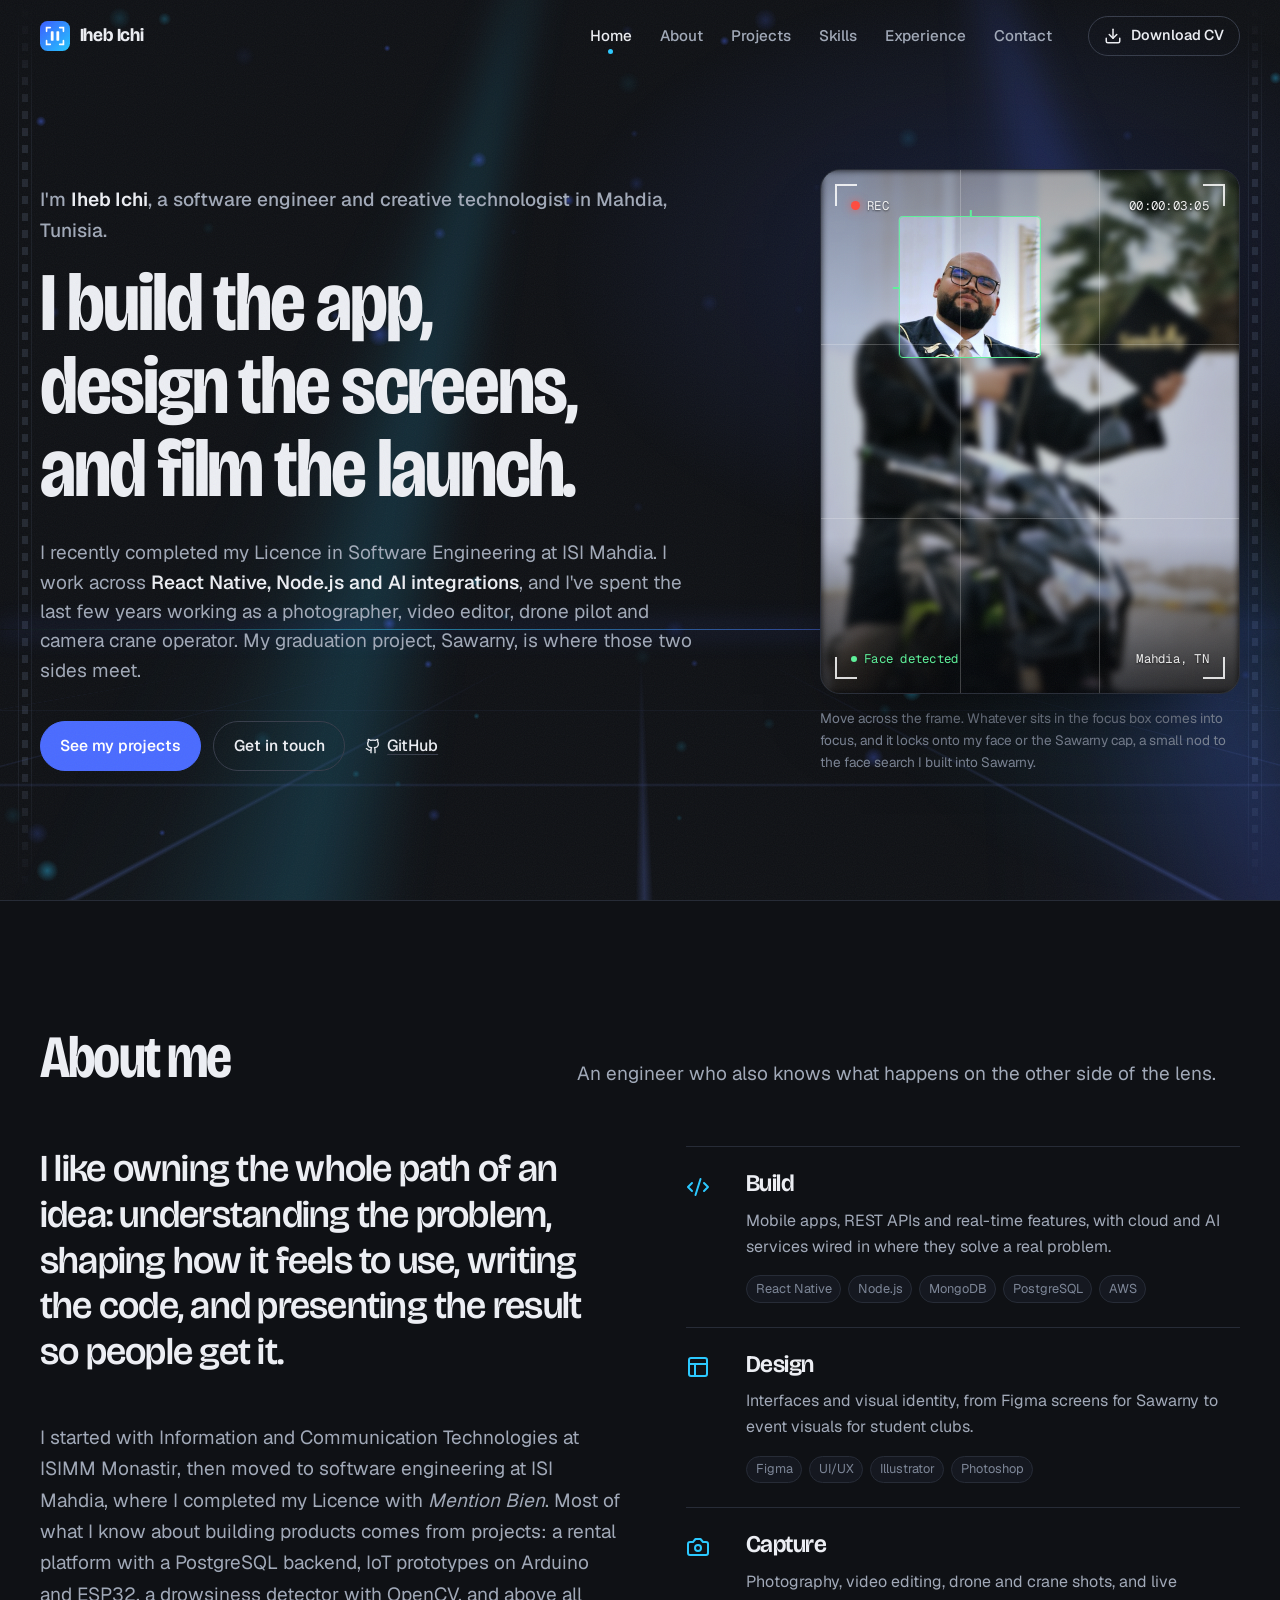
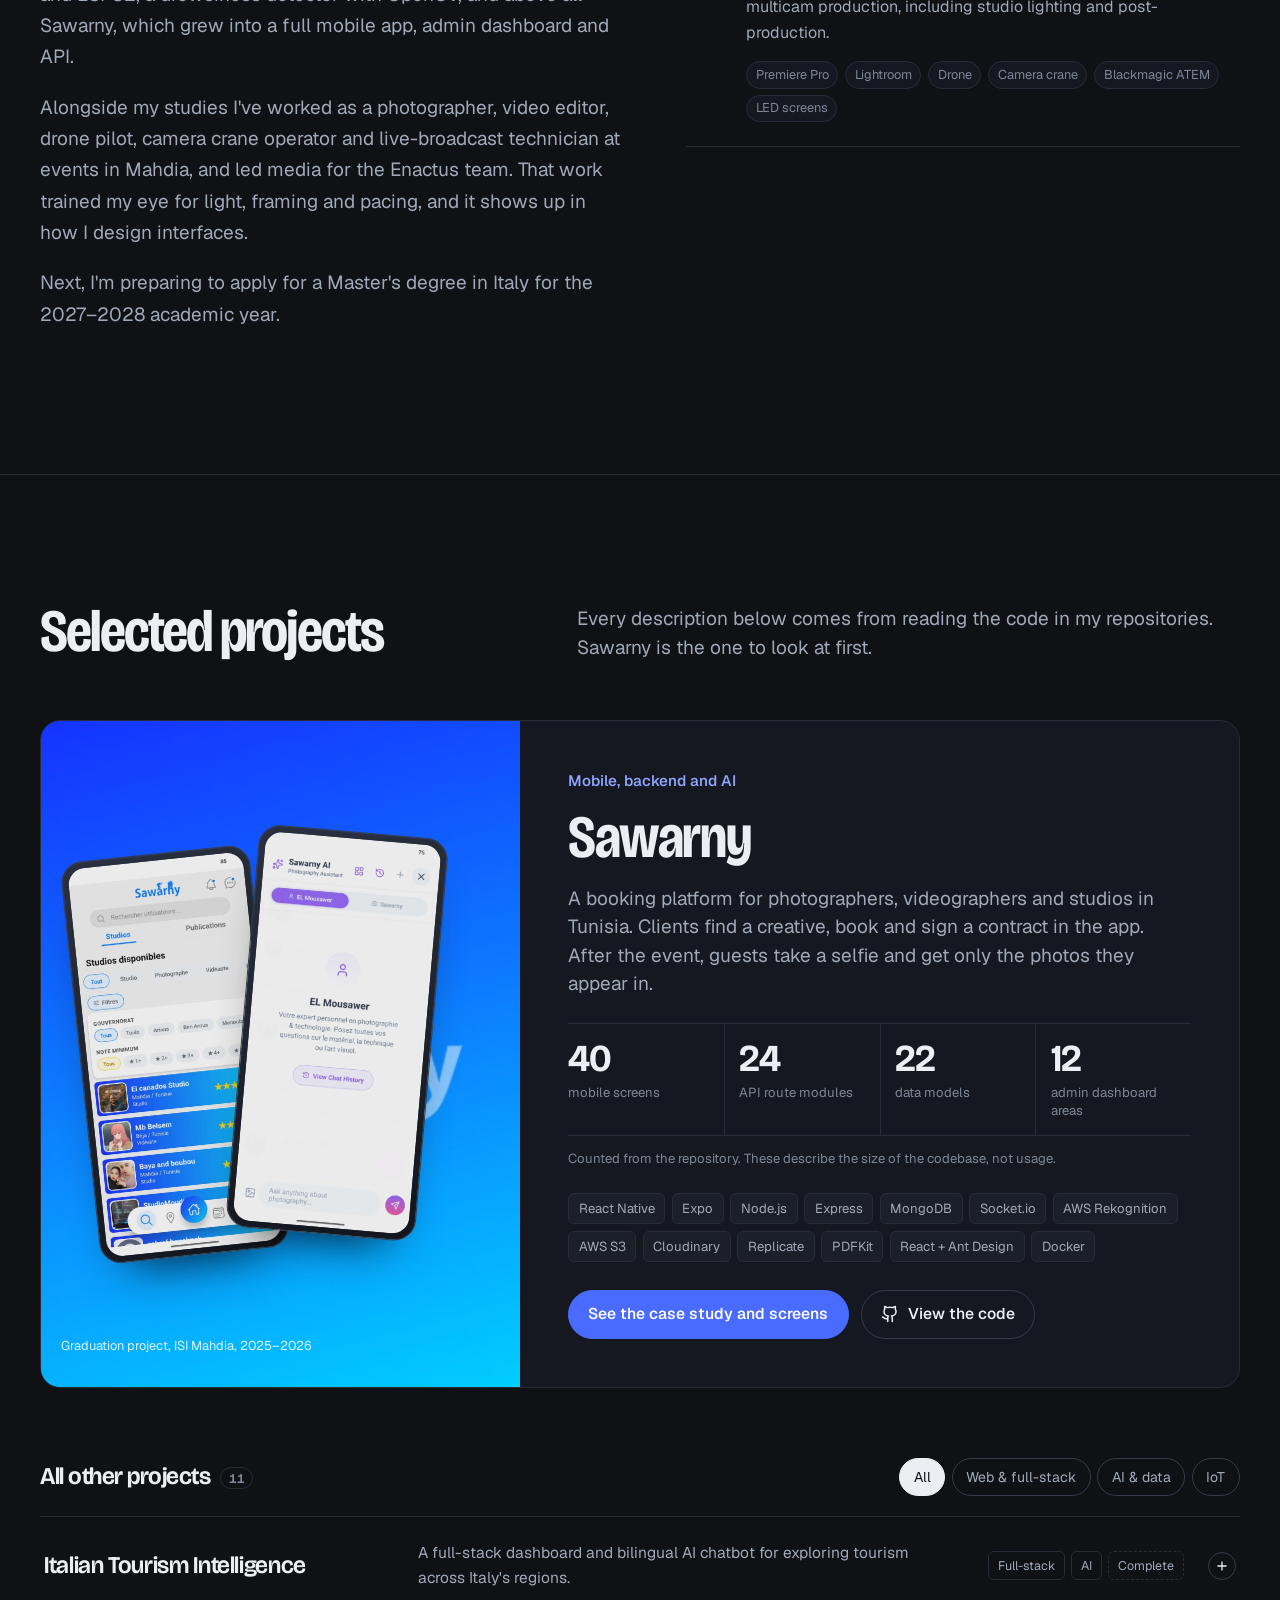
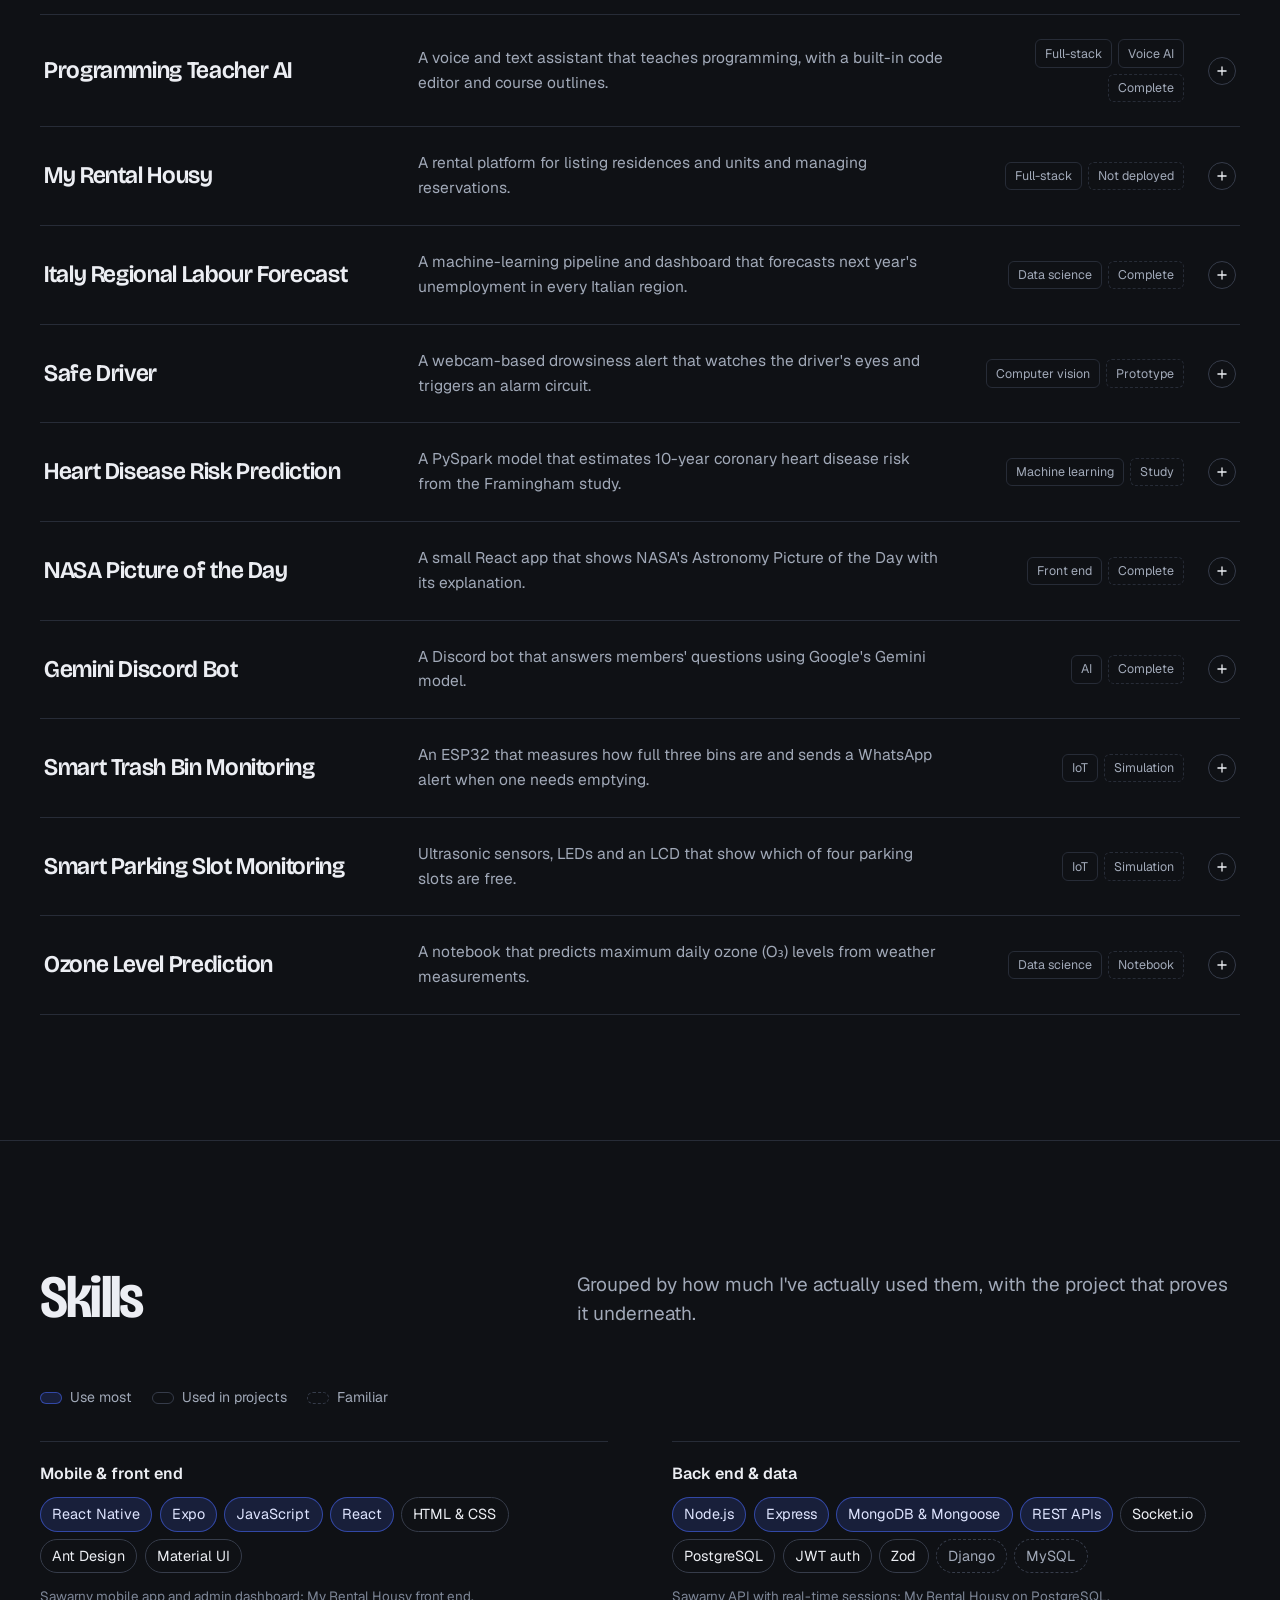
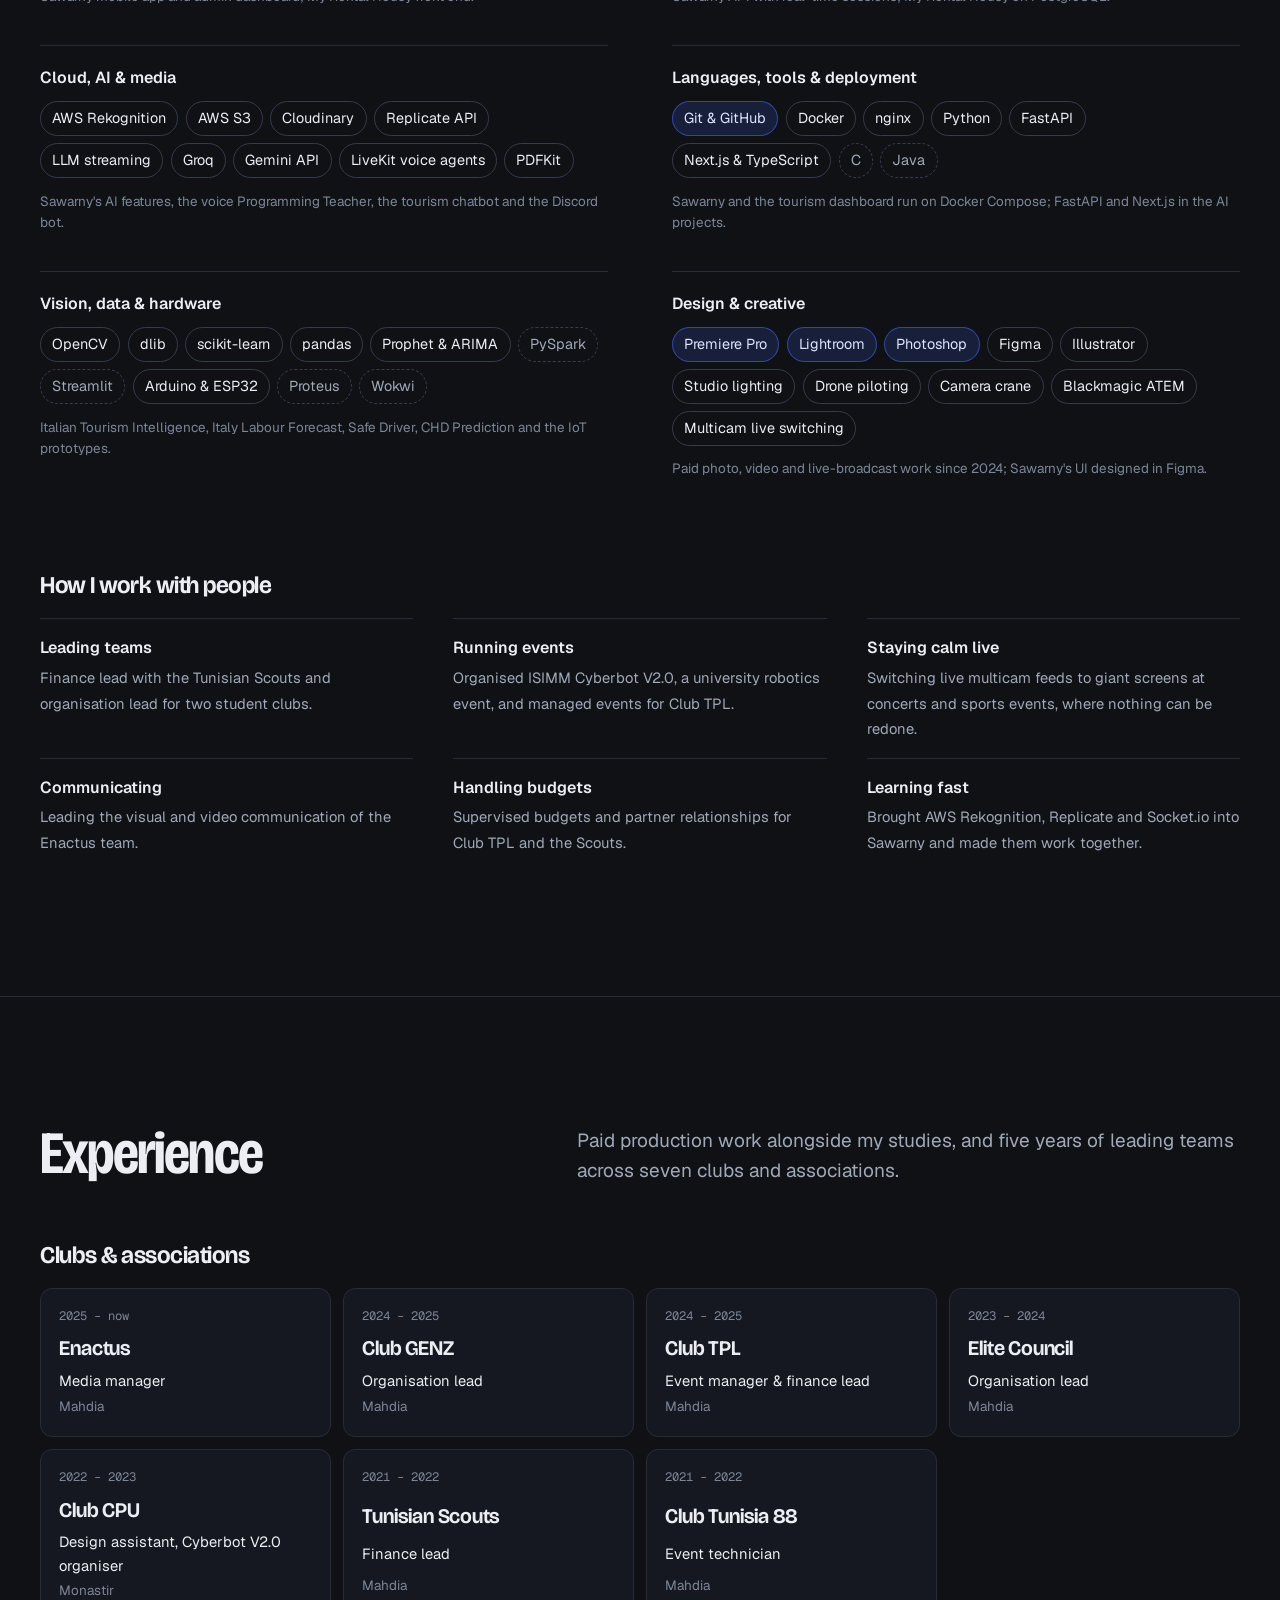
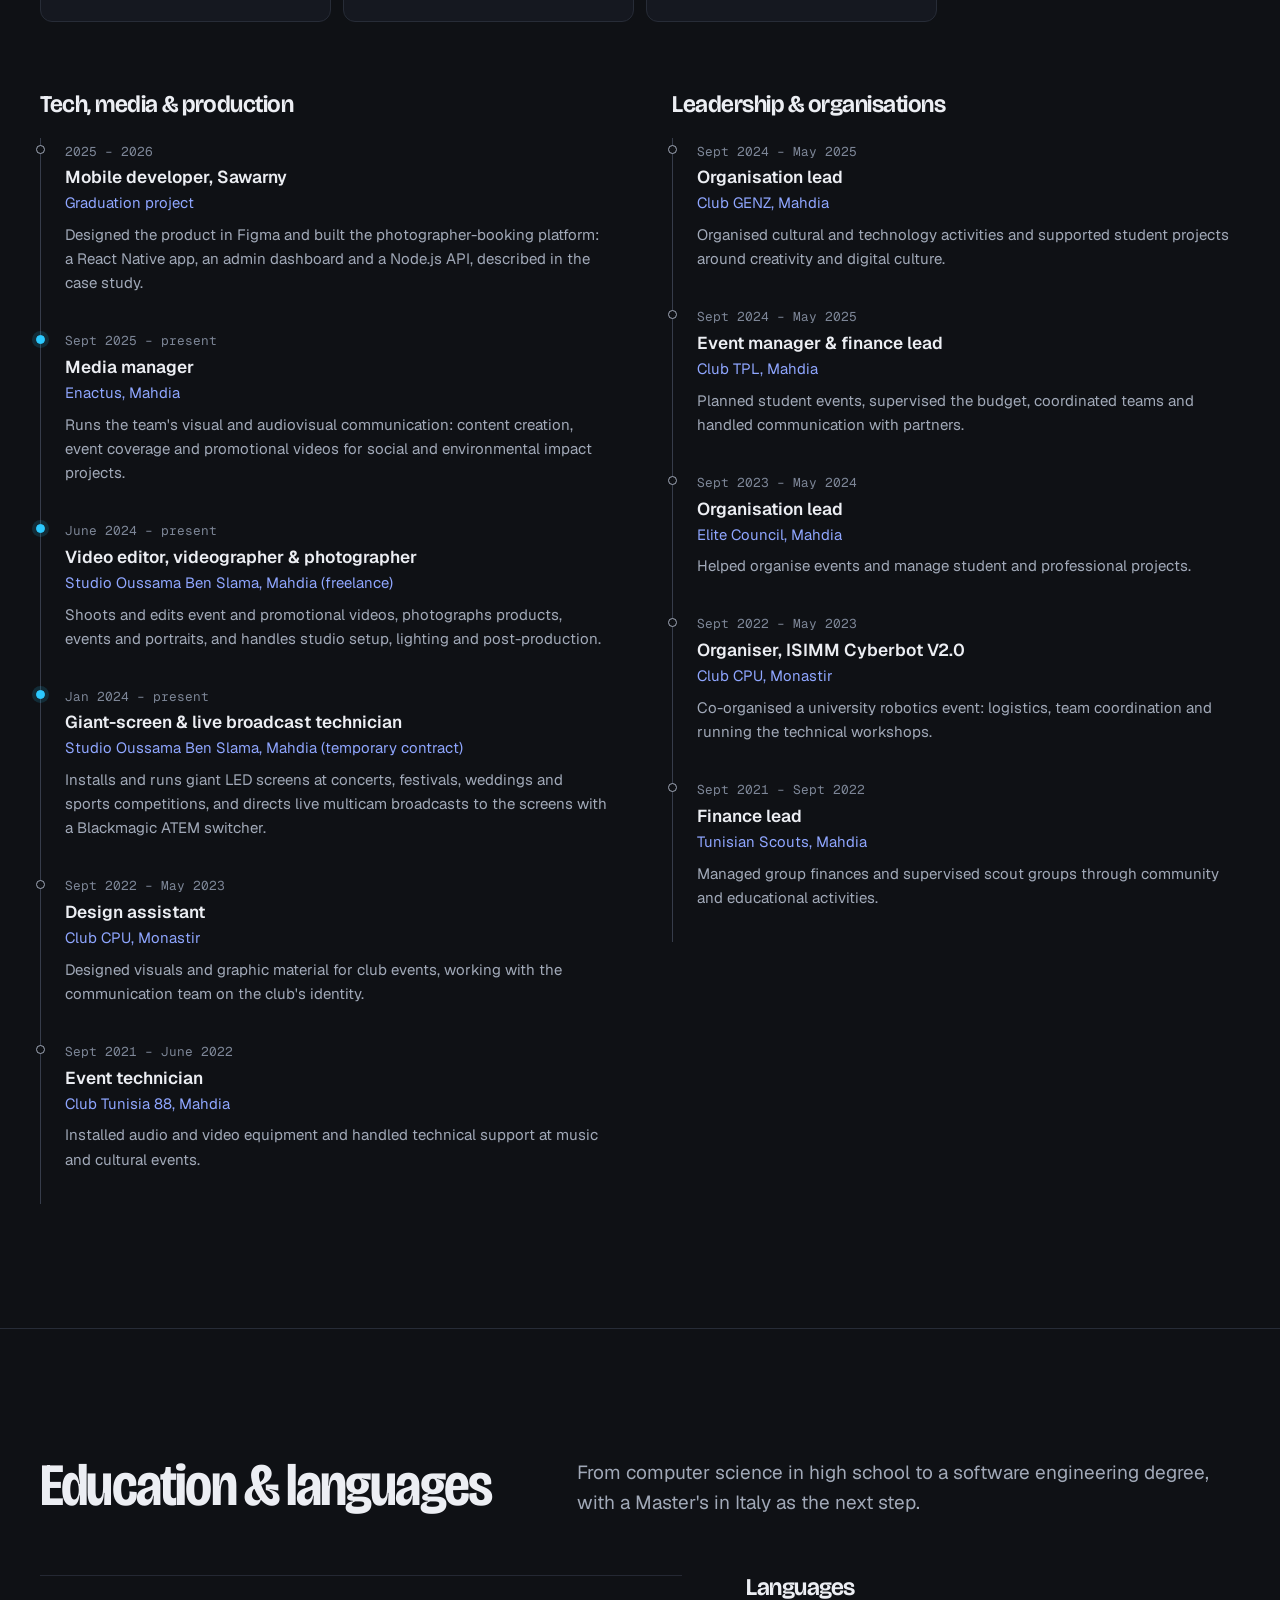
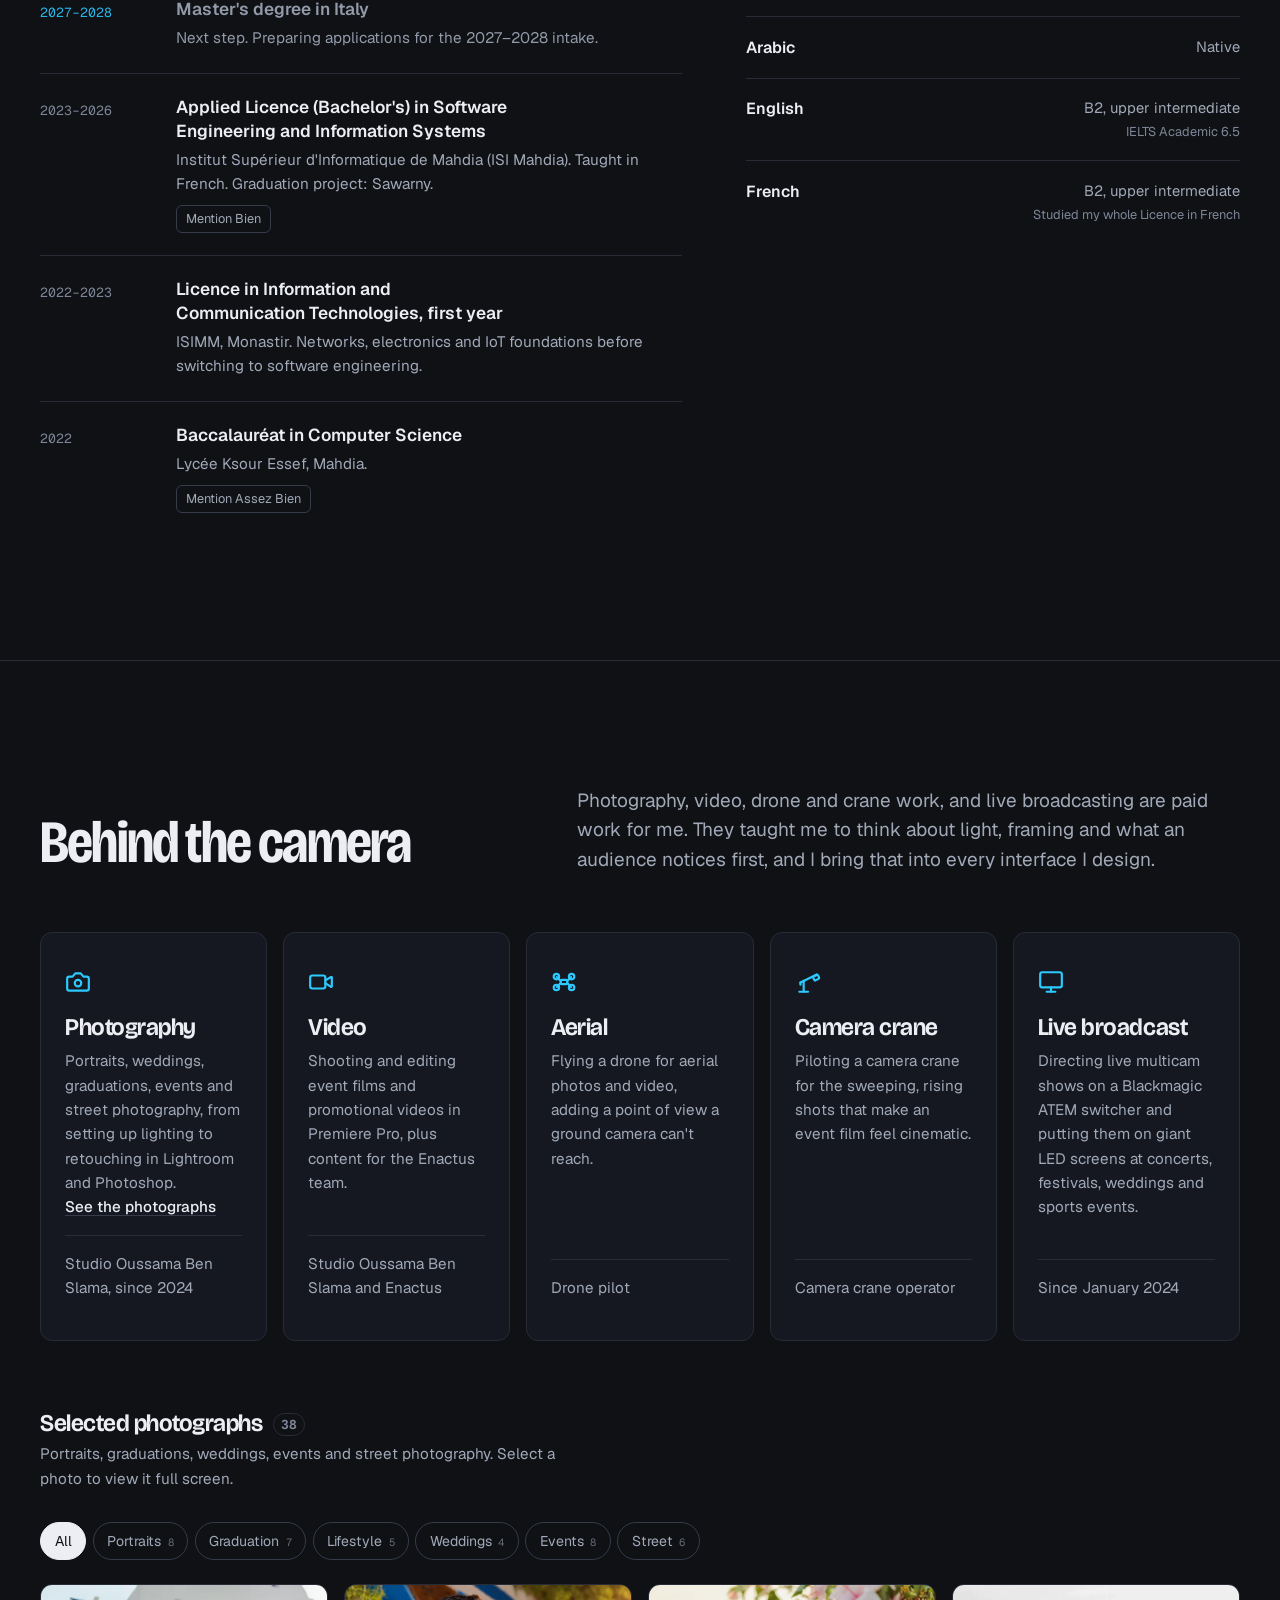
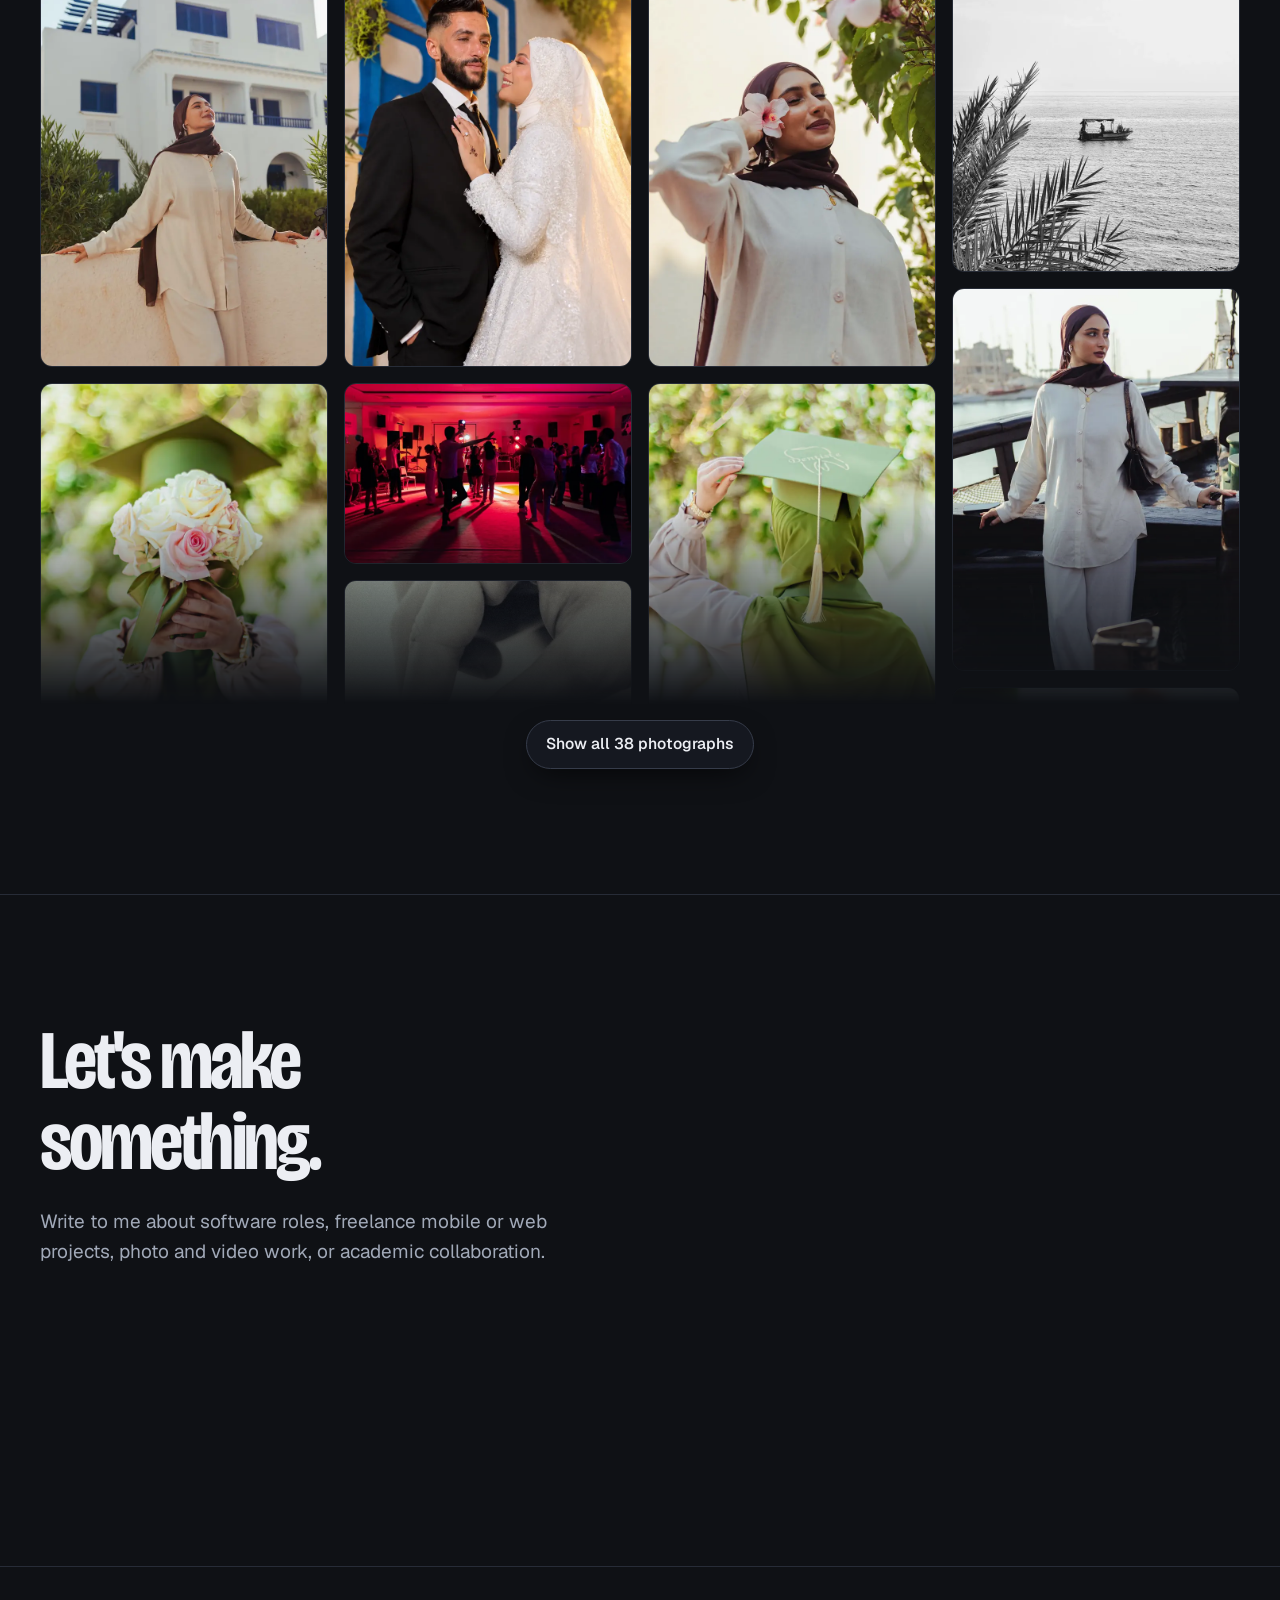
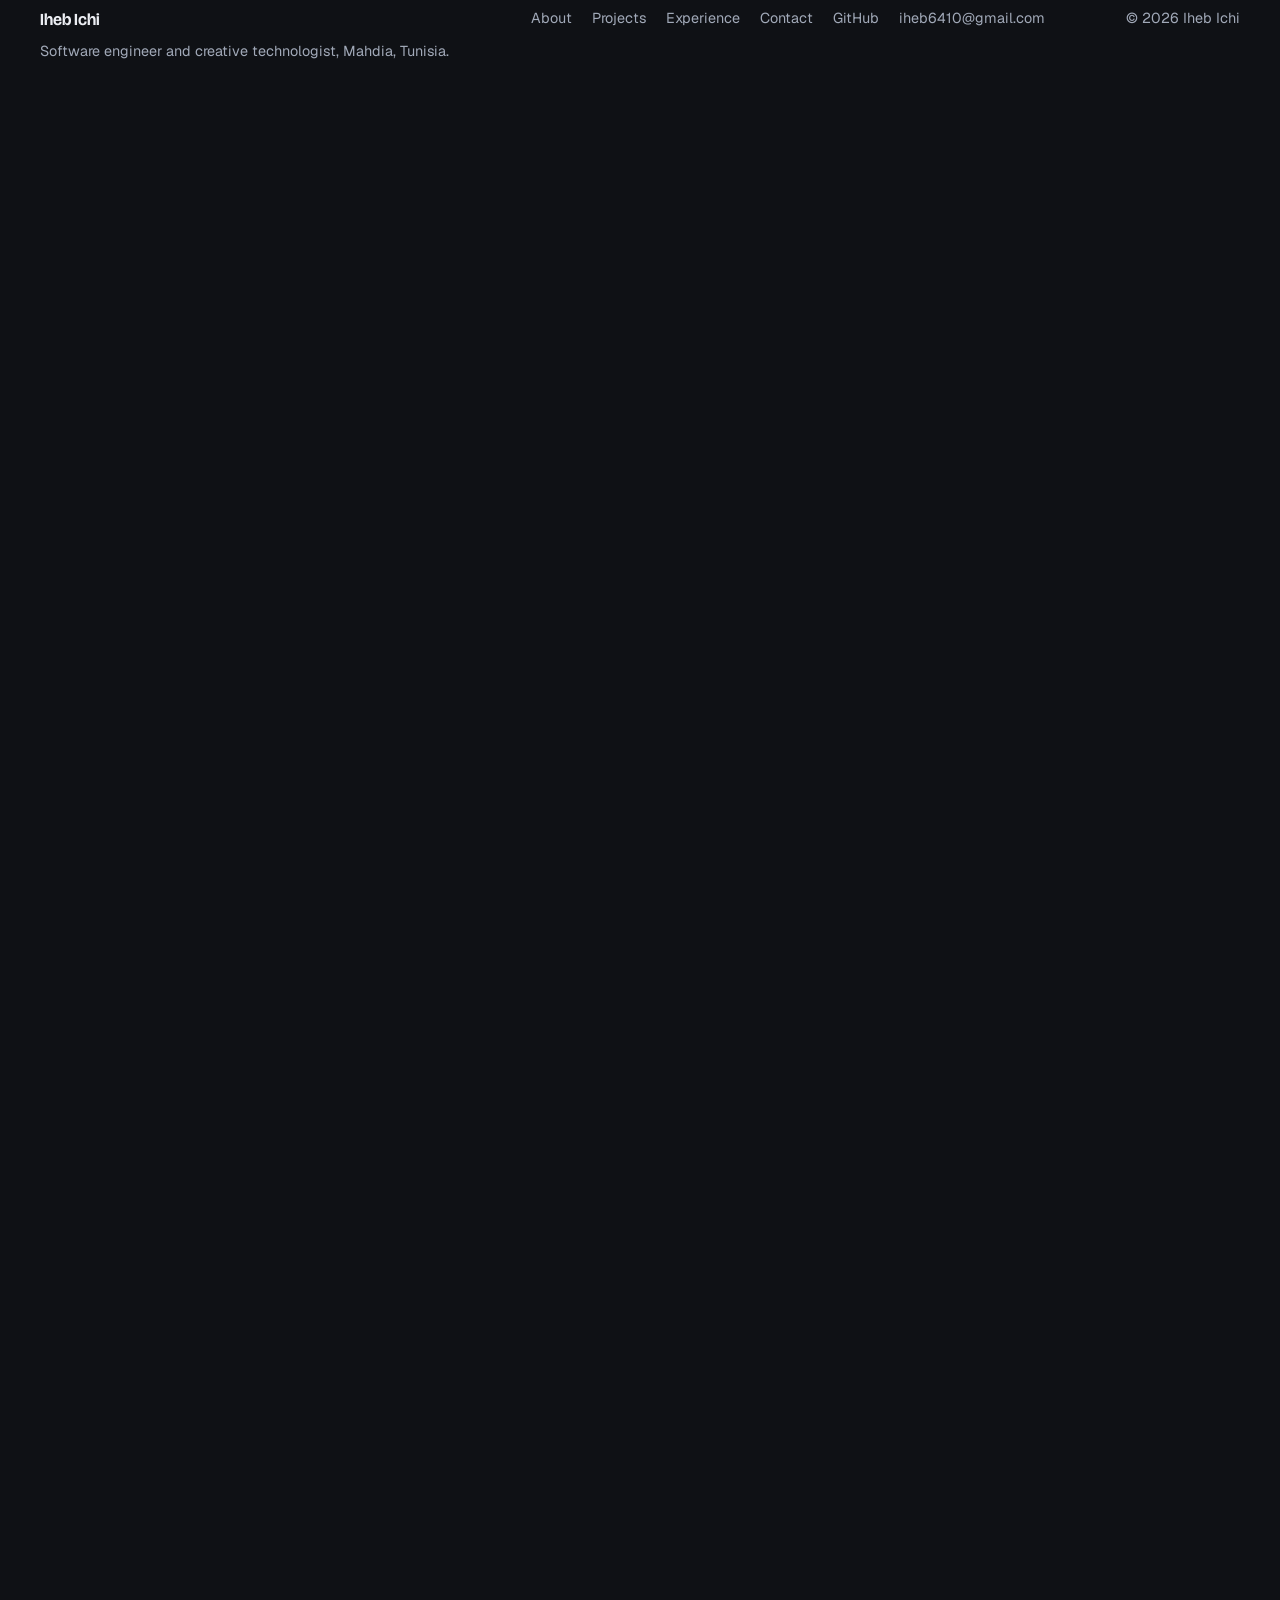
==== commit bfacb956: "Point canonical and social URLs at ihebichi.vercel.app Co-Authored-By: Claude Opus 5.5 <noreply@anth" ====
--- a/index.html
+++ b/index.html
@@ -7,20 +7,20 @@
   <meta name="description" content="Iheb Ichi builds mobile apps, APIs and AI-powered products, and works as a photographer, video editor, drone pilot and camera crane operator. Software Engineering graduate from ISI Mahdia, Tunisia.">
   <meta name="author" content="Iheb Ichi">
   <meta name="theme-color" content="#0f1115">
-  <link rel="canonical" href="https://ihebichi.me/">
+  <link rel="canonical" href="https://ihebichi.vercel.app/">
 
   <meta property="og:type" content="website">
   <meta property="og:site_name" content="Iheb Ichi">
   <meta property="og:title" content="Iheb Ichi — Software Engineer &amp; Creative Technologist">
   <meta property="og:description" content="Mobile apps, APIs and AI integrations, built by someone who also works behind the camera.">
-  <meta property="og:image" content="https://ihebichi.me/assets/img/og.png">
+  <meta property="og:image" content="https://ihebichi.vercel.app/assets/img/og.png">
   <meta property="og:image:width" content="1200">
   <meta property="og:image:height" content="630">
-  <meta property="og:url" content="https://ihebichi.me/">
+  <meta property="og:url" content="https://ihebichi.vercel.app/">
   <meta name="twitter:card" content="summary_large_image">
   <meta name="twitter:title" content="Iheb Ichi — Software Engineer &amp; Creative Technologist">
   <meta name="twitter:description" content="Mobile apps, APIs and AI integrations, built by someone who also works behind the camera.">
-  <meta name="twitter:image" content="https://ihebichi.me/assets/img/og.png">
+  <meta name="twitter:image" content="https://ihebichi.vercel.app/assets/img/og.png">
 
   <link rel="icon" href="/favicon.svg" type="image/svg+xml">
   <link rel="icon" href="/favicon-32.png" sizes="32x32" type="image/png">
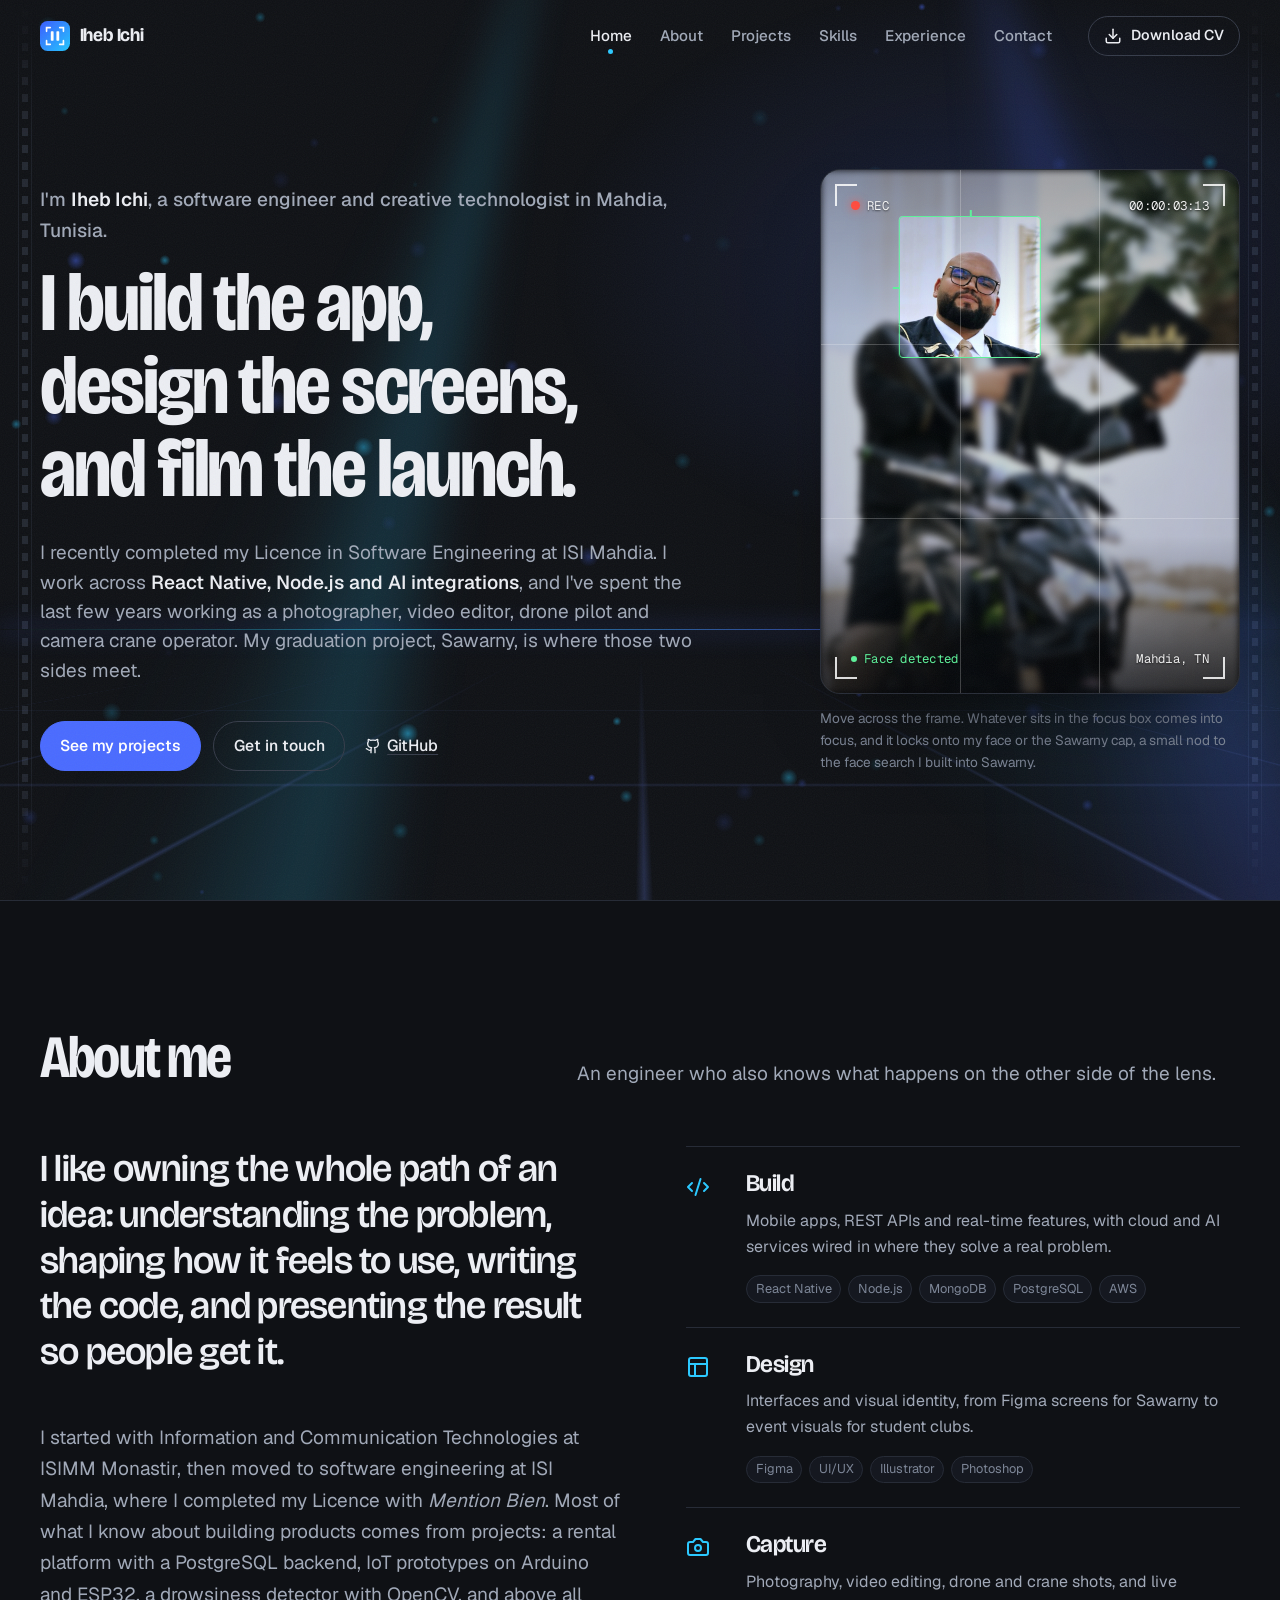
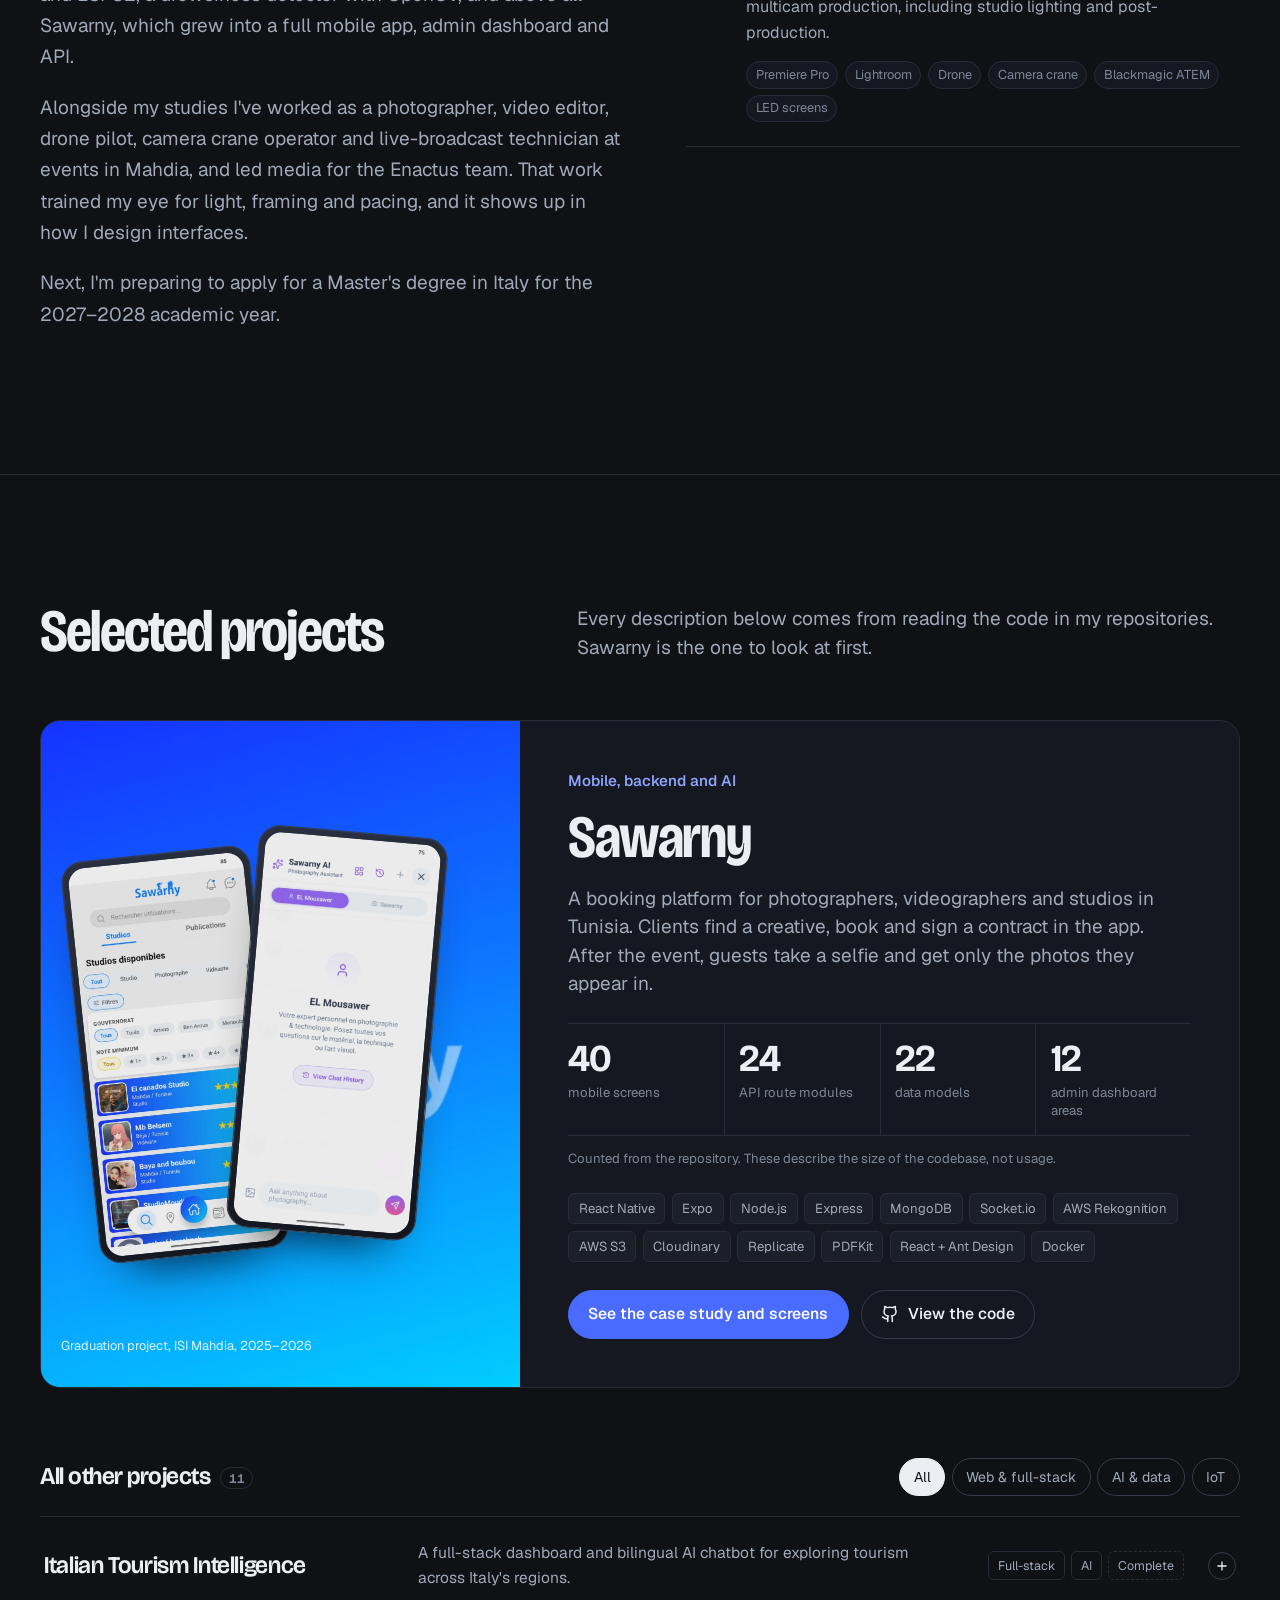
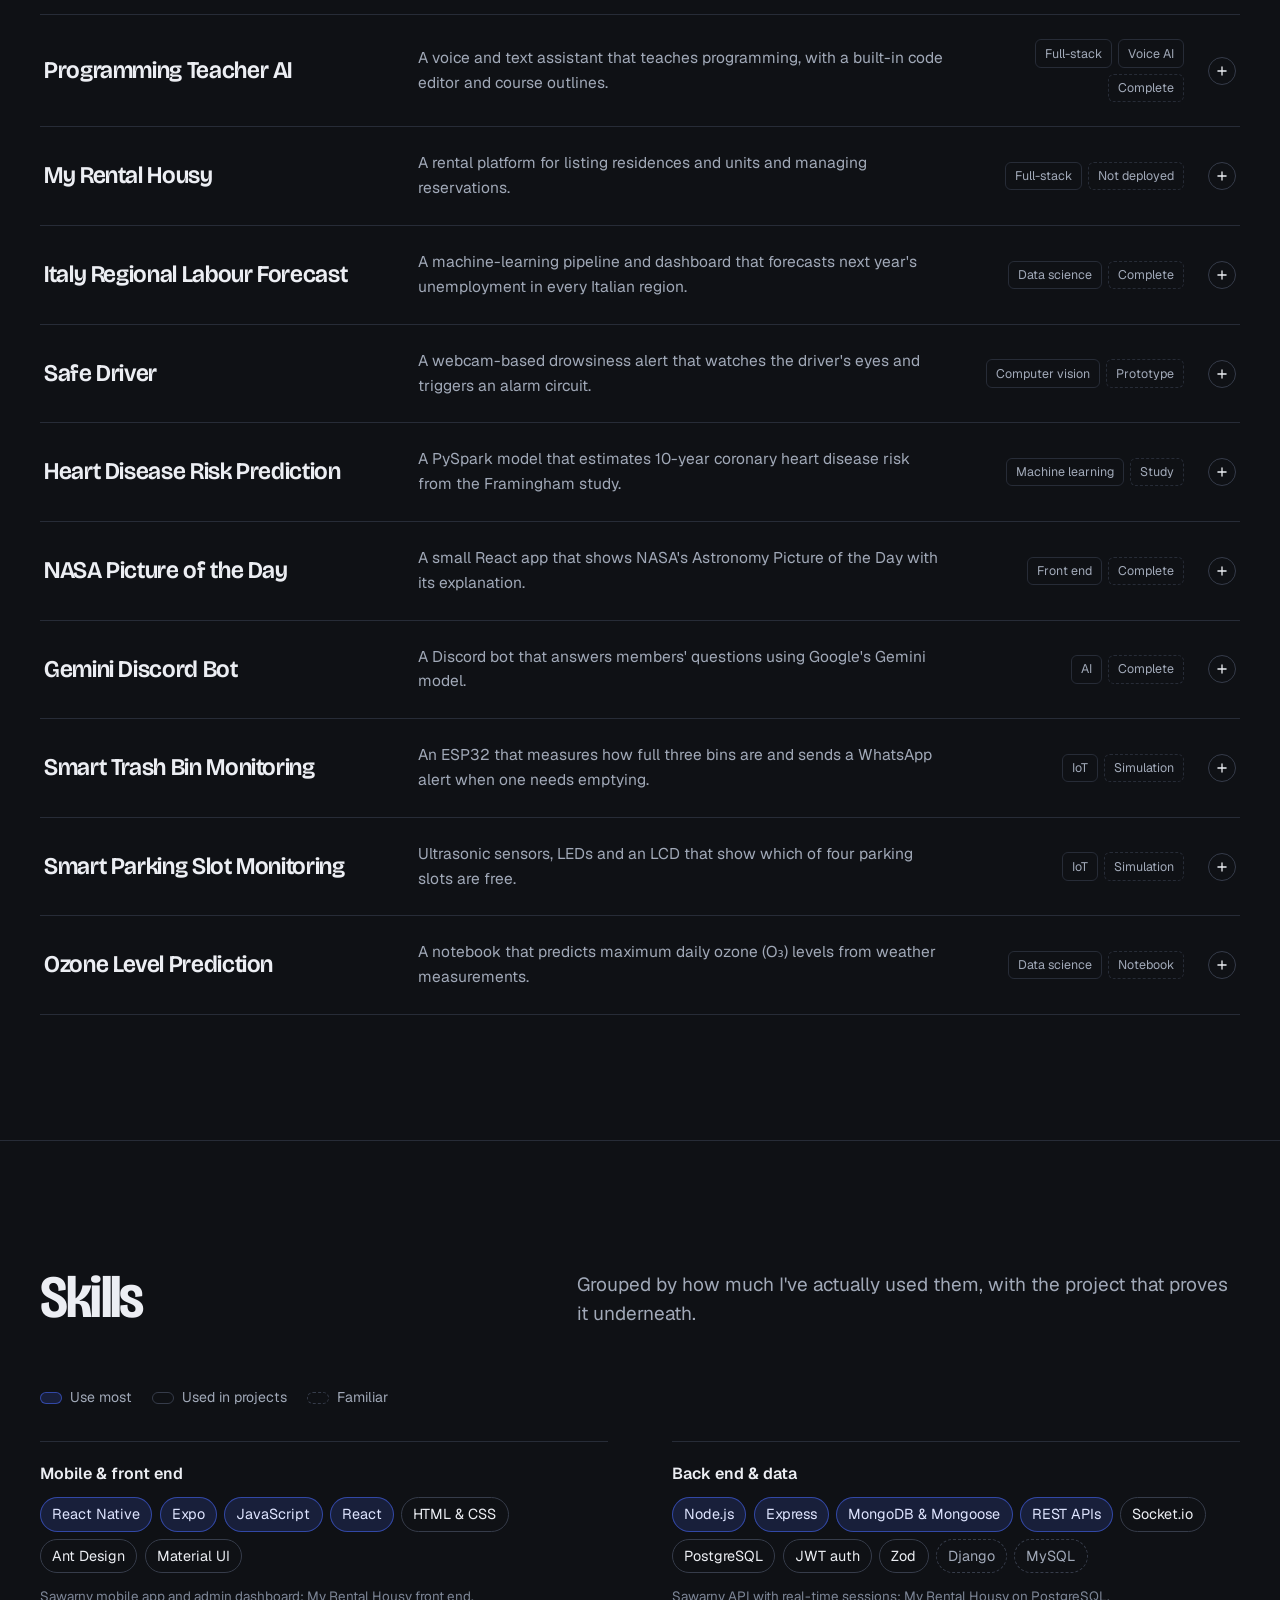
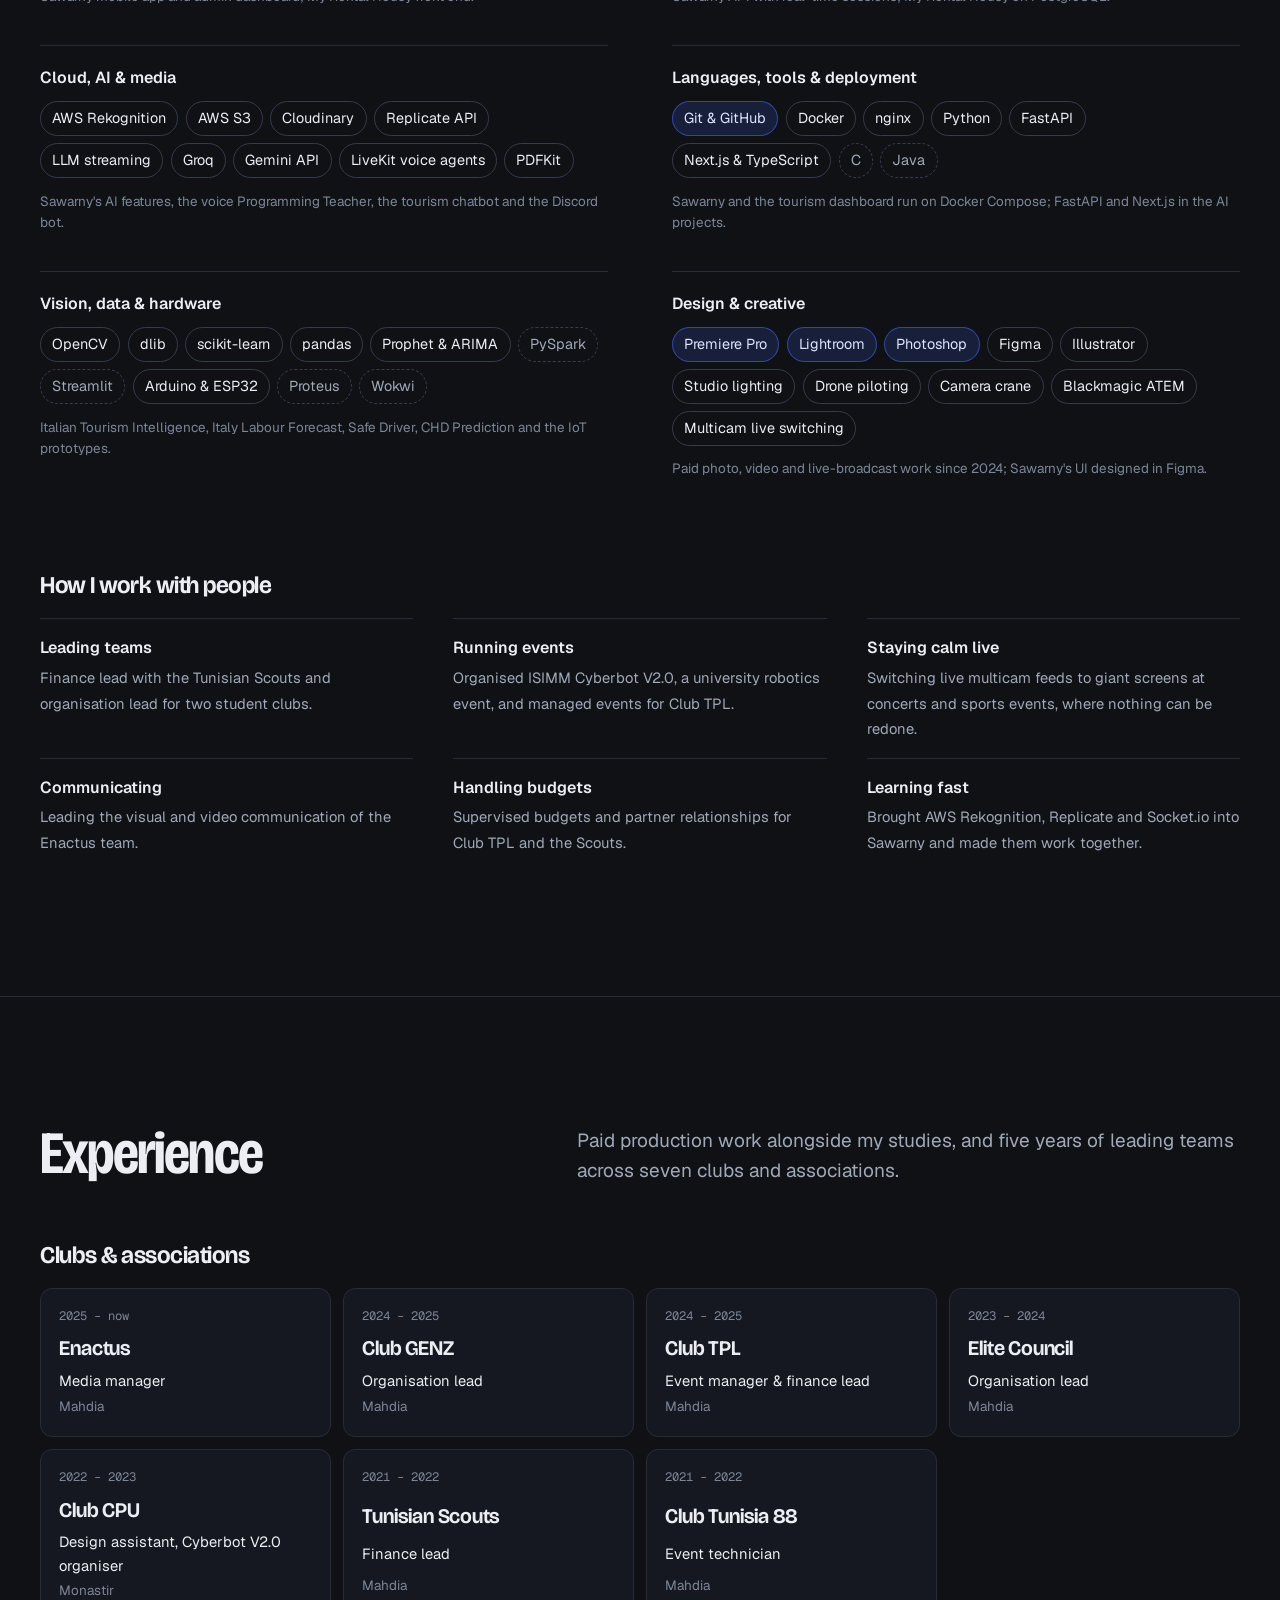
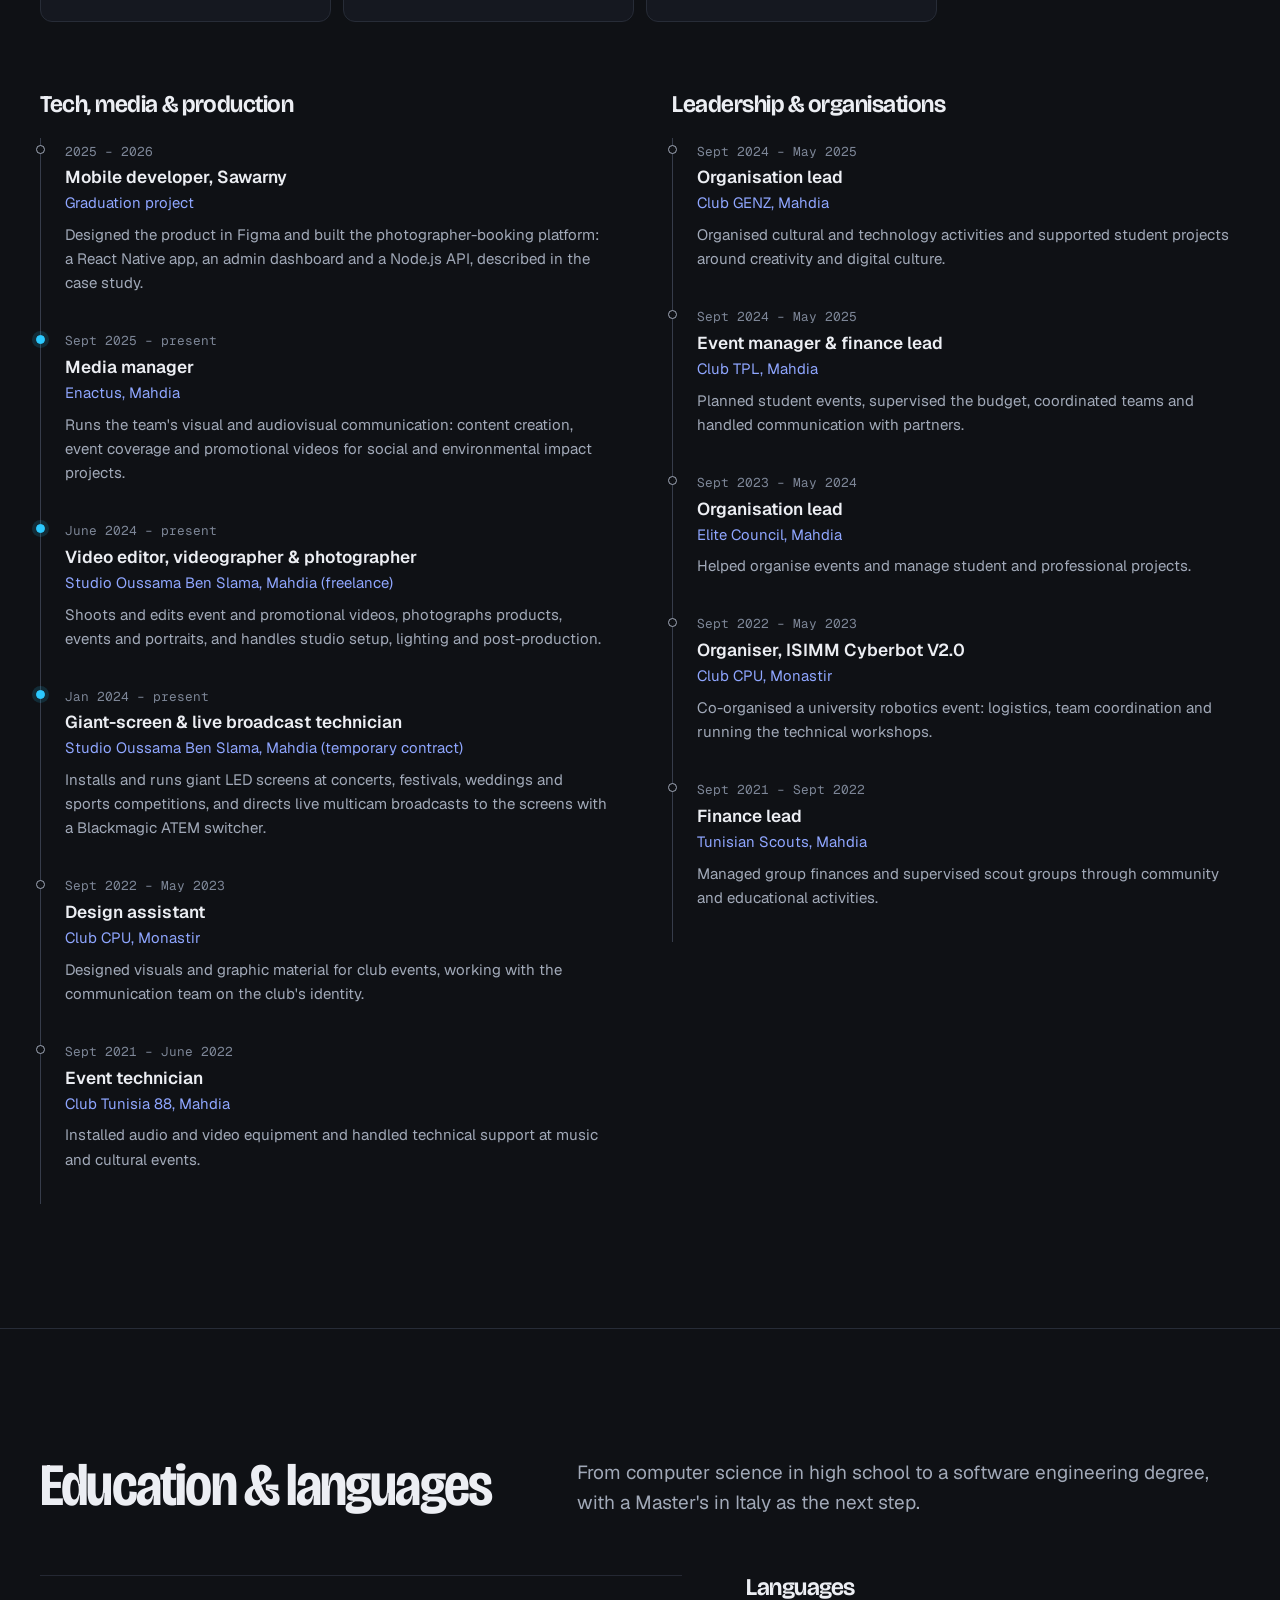
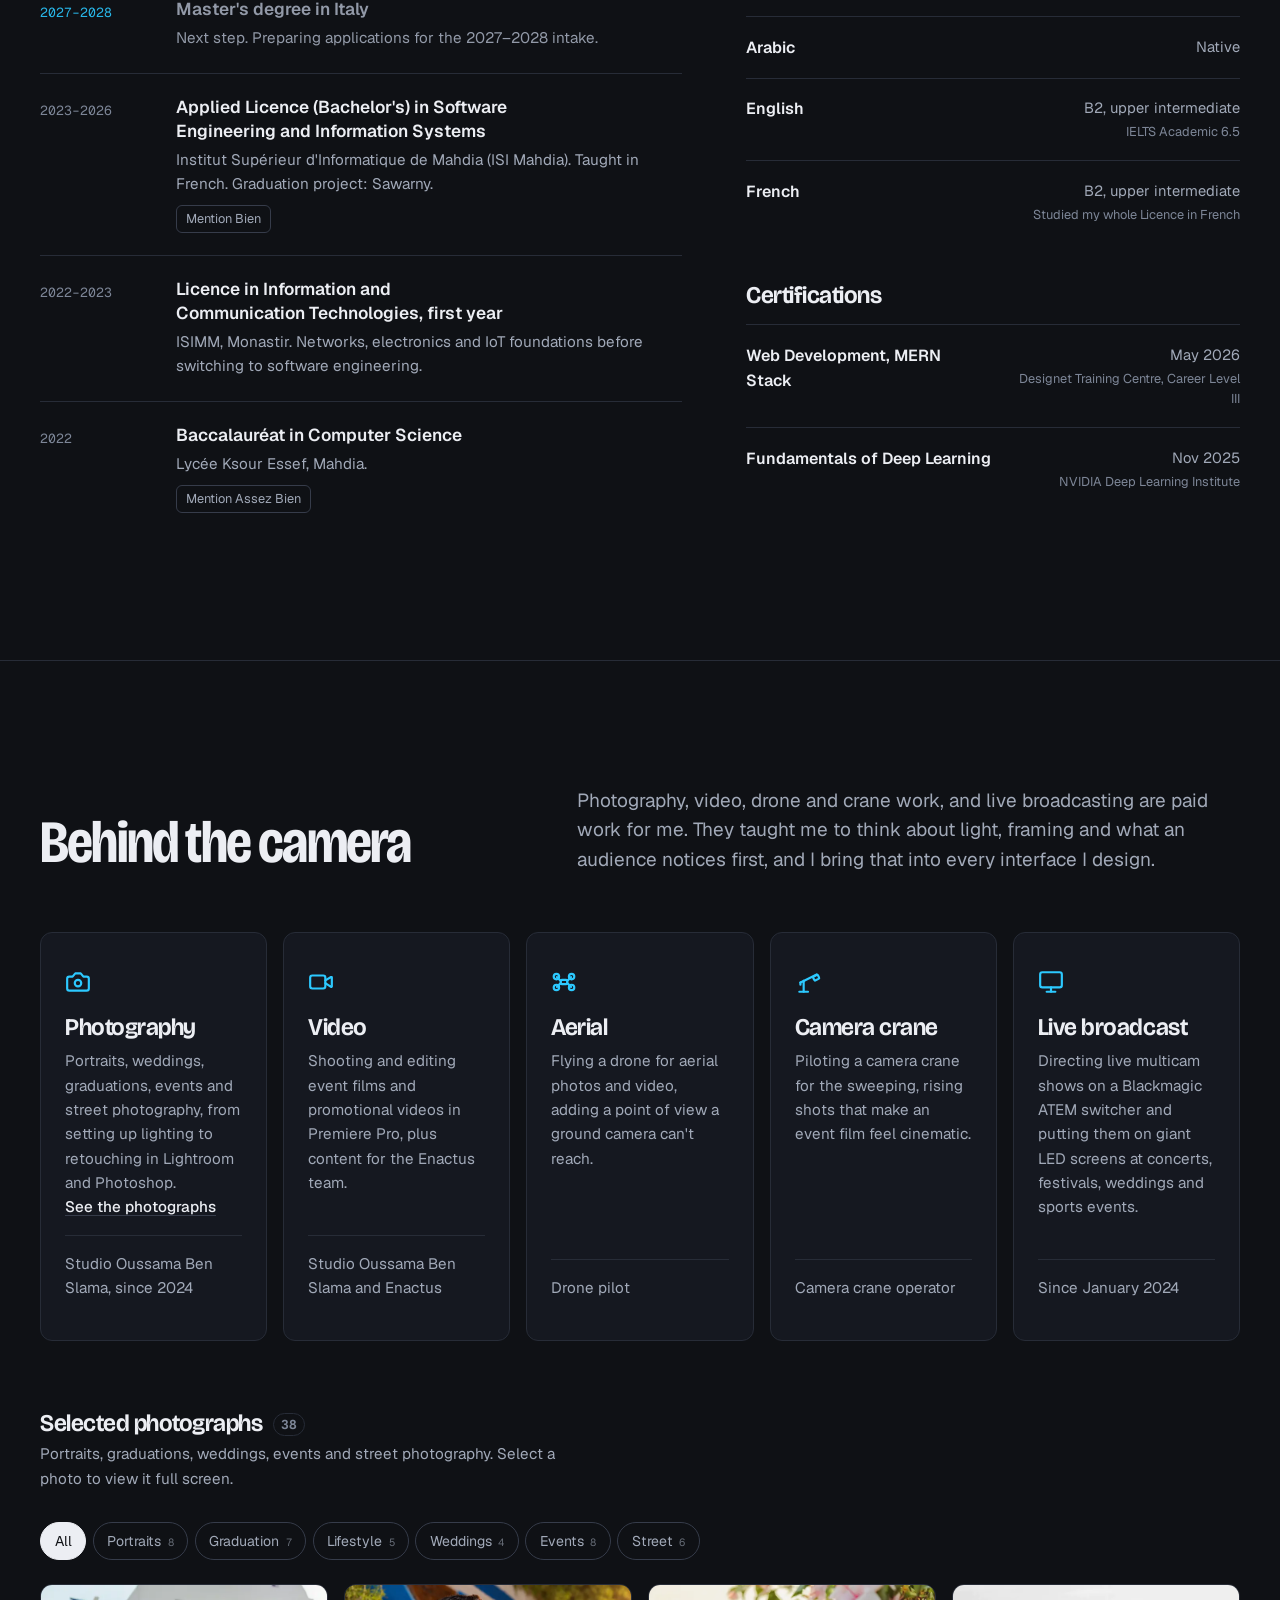
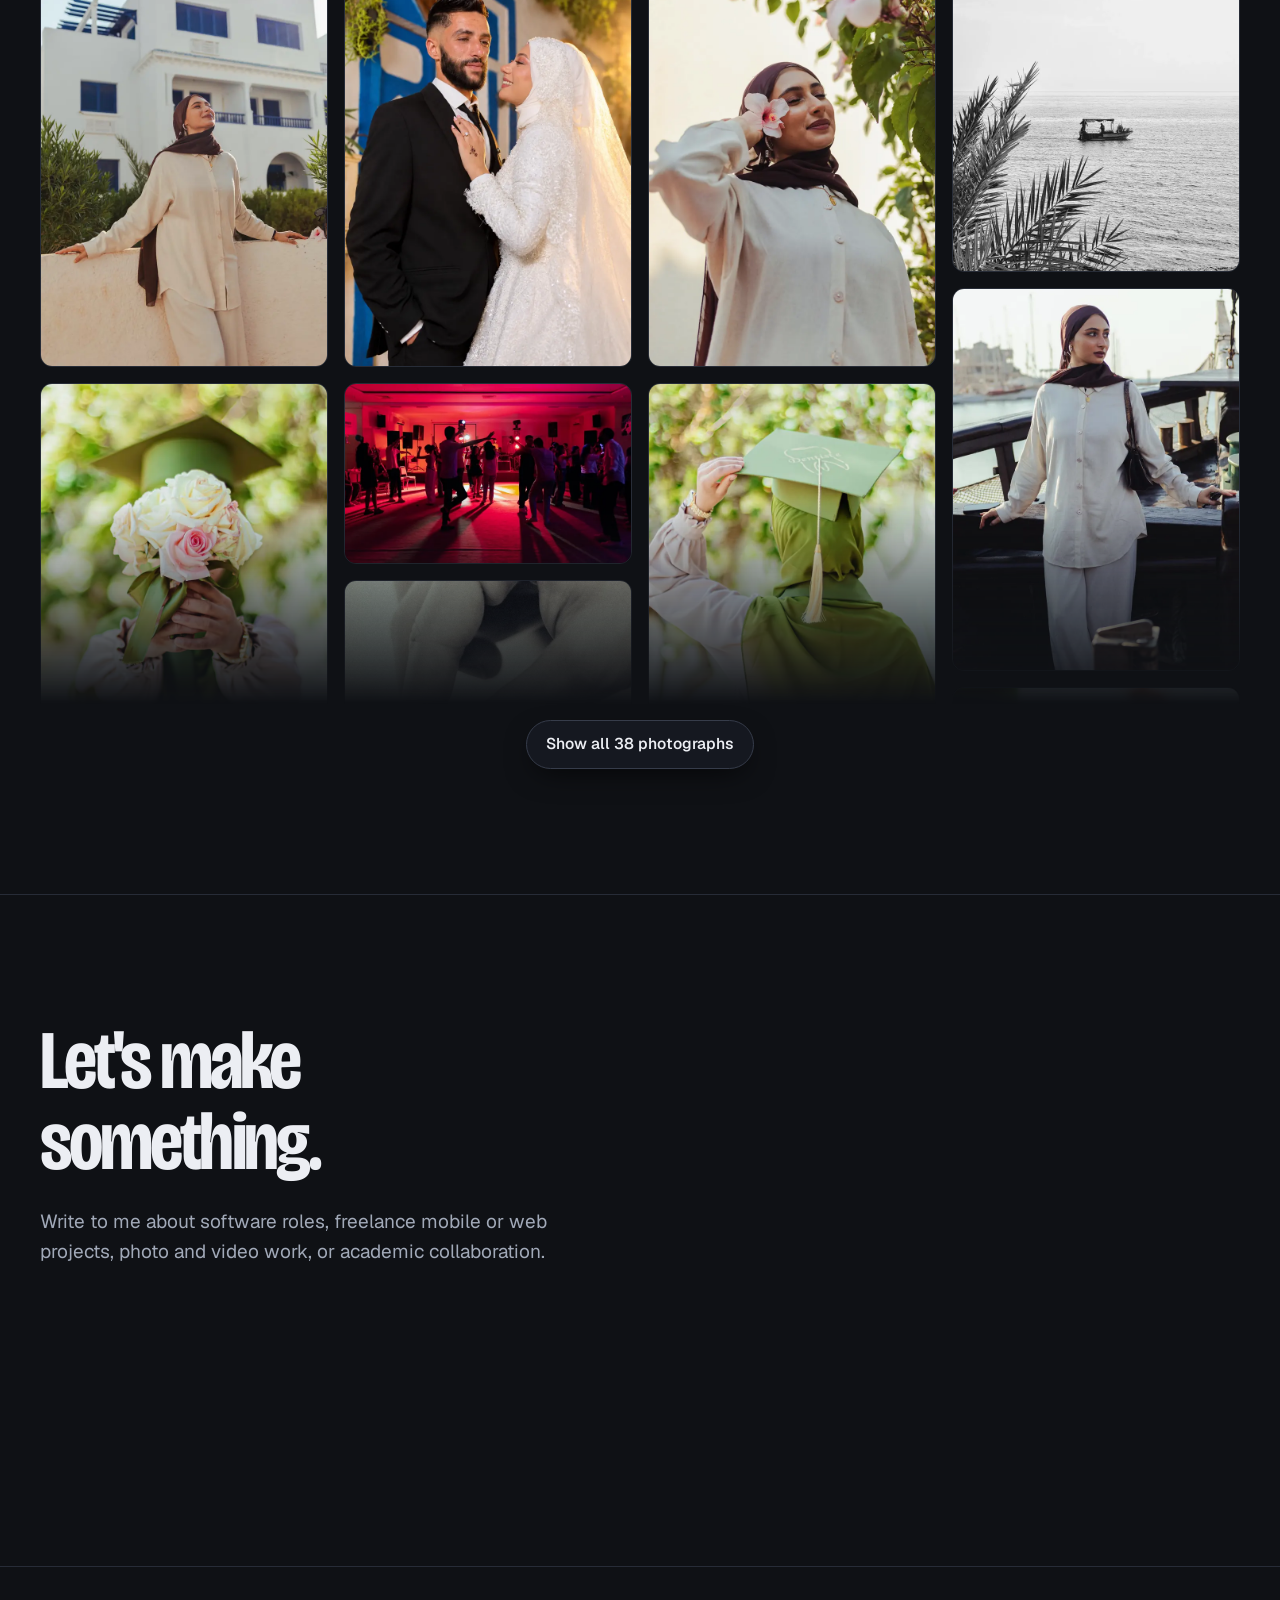
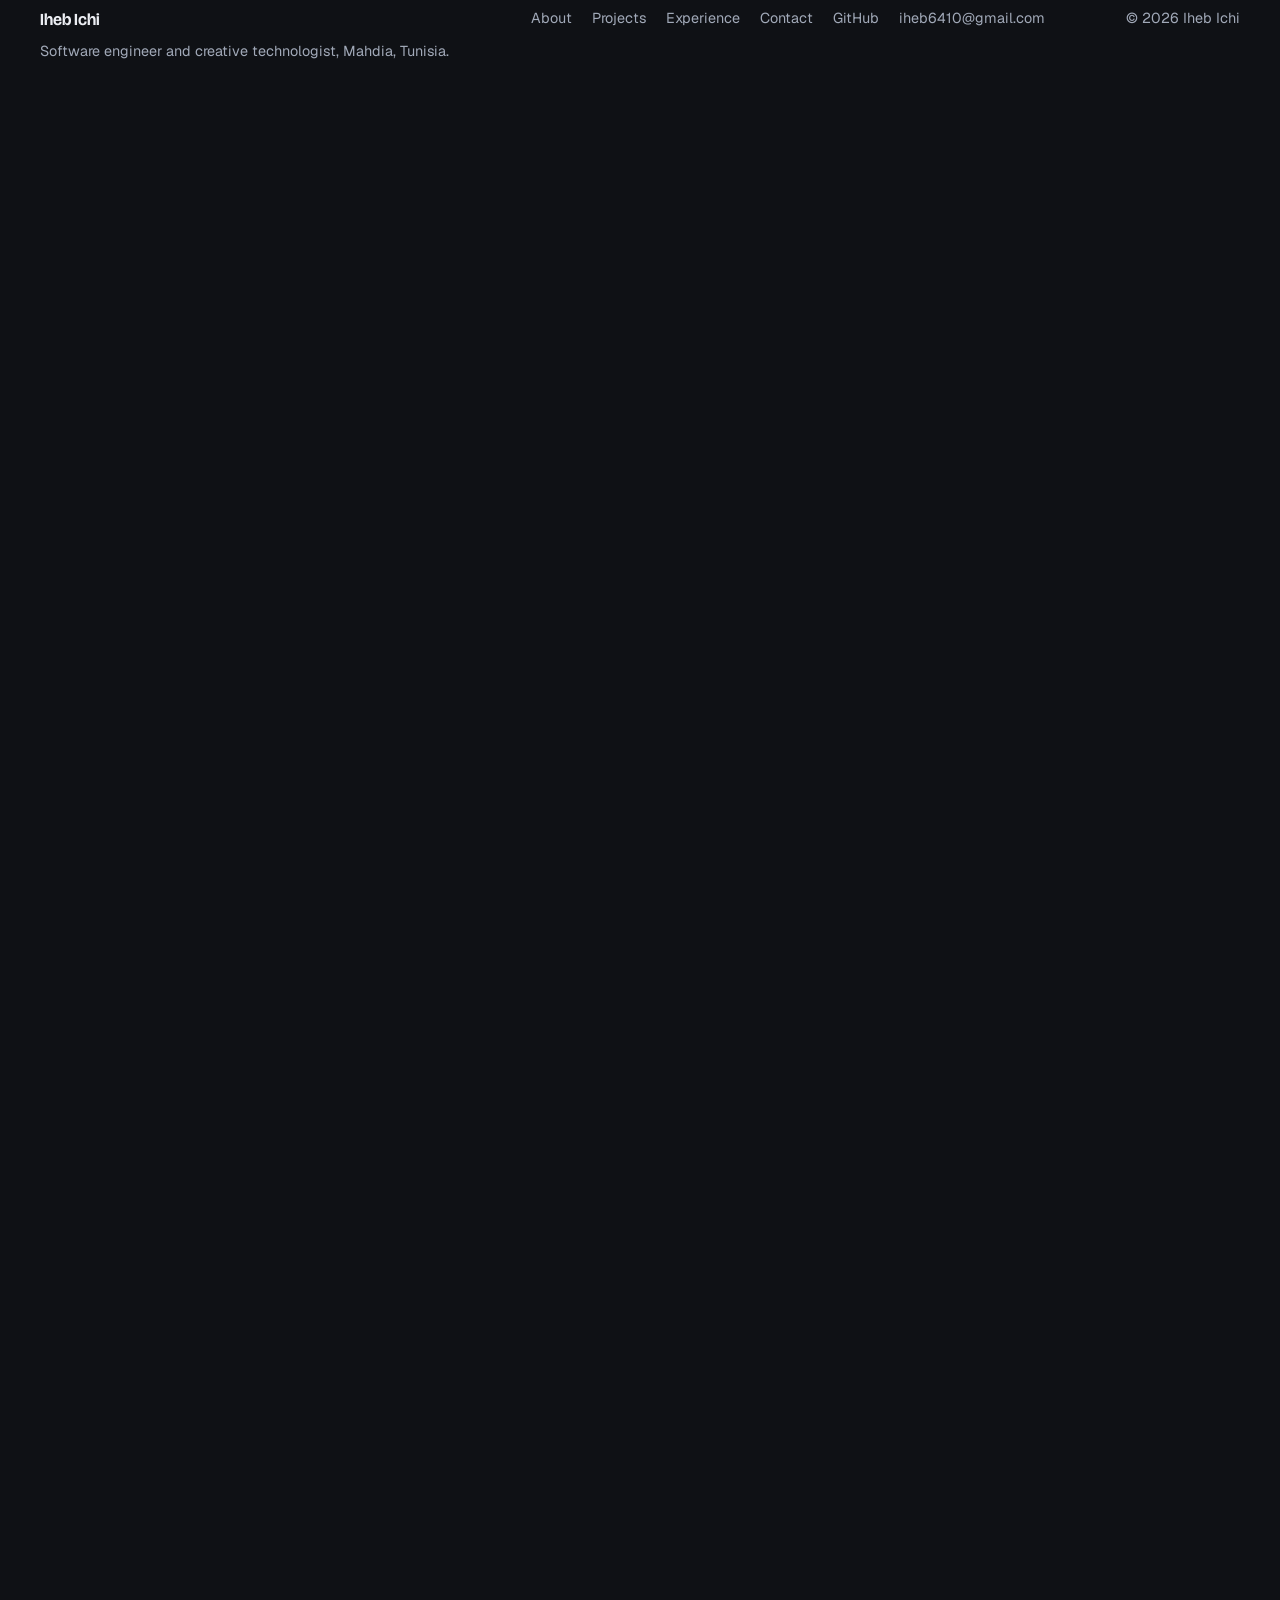
==== commit 258f1615: "ok" ====
--- a/index.html
+++ b/index.html
@@ -873,6 +873,11 @@
             <li class="lang"><strong>English</strong><span>B2, upper intermediate<em>IELTS Academic 6.5</em></span></li>
             <li class="lang"><strong>French</strong><span>B2, upper intermediate<em>Studied my whole Licence in French</em></span></li>
           </ul>
+          <h3 class="edu-side__sub">Certifications</h3>
+          <ul class="langs">
+            <li class="lang"><strong>Web Development, MERN Stack</strong><span>May 2026<em>Designet Training Centre, Career Level III</em></span></li>
+            <li class="lang"><strong>Fundamentals of Deep Learning</strong><span>Nov 2025<em>NVIDIA Deep Learning Institute</em></span></li>
+          </ul>
         </div>
       </div>
     </div>
--- a/assets/css/site.css
+++ b/assets/css/site.css
@@ -478,6 +478,7 @@
 .lang span { color: var(--muted); font-size: .92rem; text-align: right; }
 .lang em { display: block; font-style: normal; font-size: .8rem; color: var(--quiet); margin-top: .15rem; }
 .edu-side h3 { font-size: var(--step-2); margin-bottom: 1rem; }
+.edu-side .edu-side__sub { margin-top: 2.5rem; }
 @media (max-width: 900px) { .edu-grid { grid-template-columns: 1fr; } }
 @media (max-width: 480px) { .edu { grid-template-columns: 1fr; gap: .25rem; } }
 
